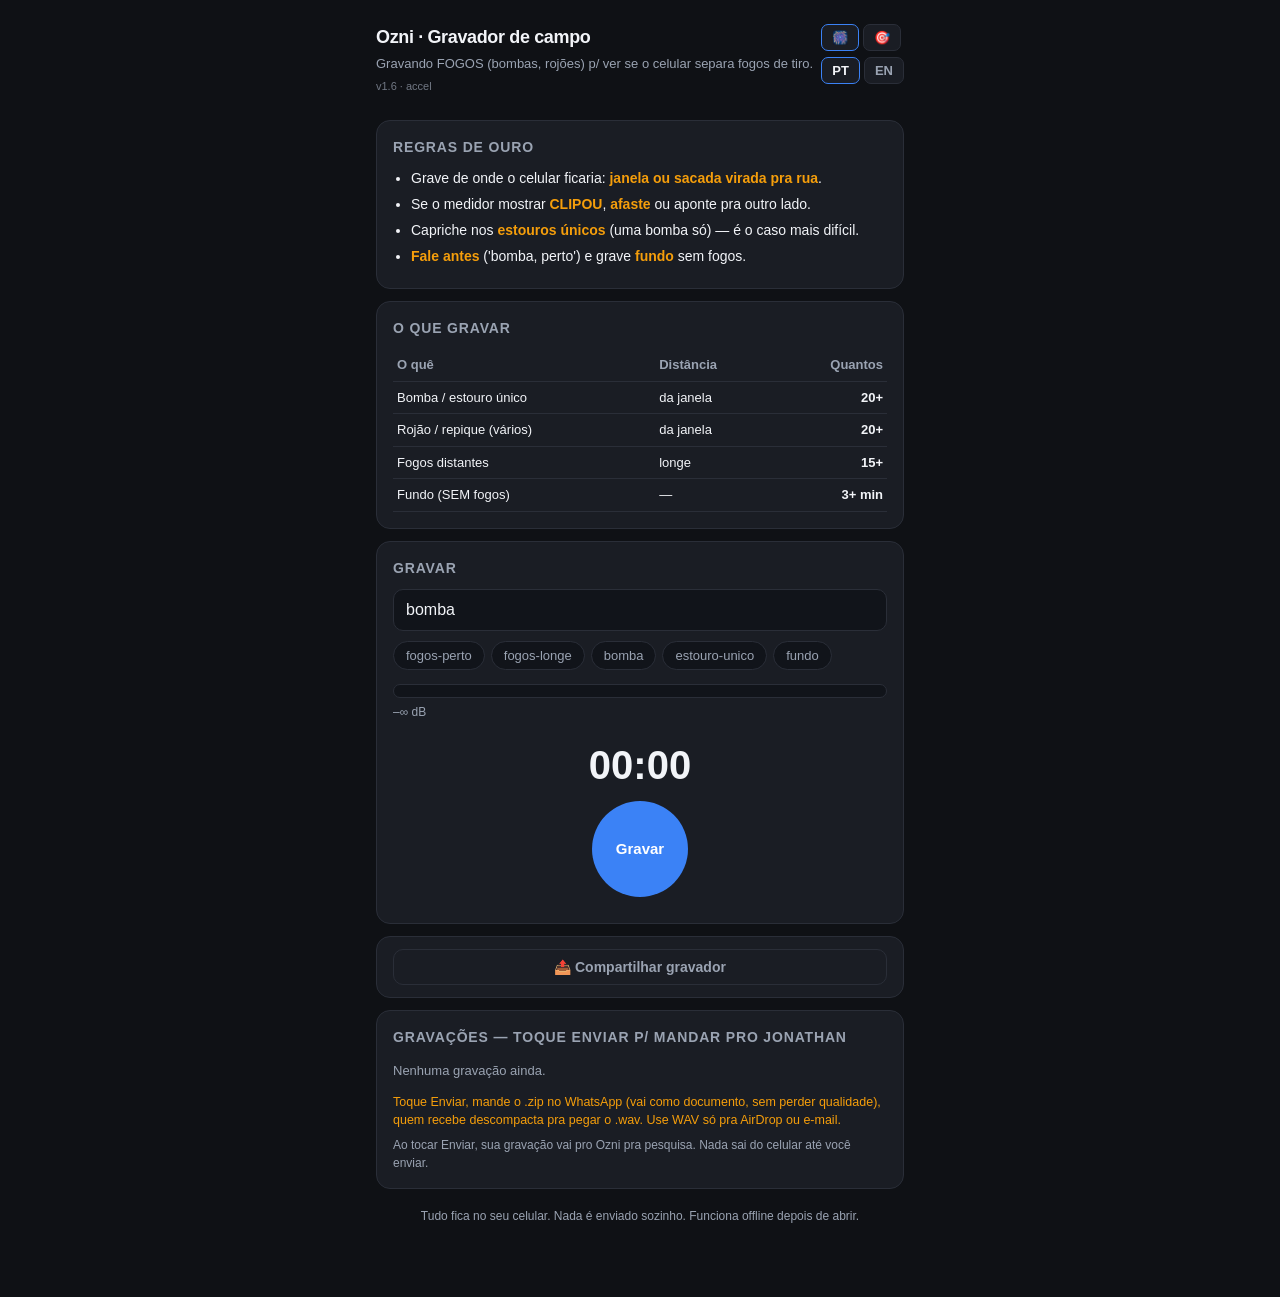
==== recorder/index.html @ a0748d15 "deploy: recorder v1.6 — motion-off notice (accel-denied banner) Mirror of tripoli-v1 spike/recorder-" ====
<!DOCTYPE html>
<html lang="pt-BR">
<head>
<meta charset="utf-8">
<meta name="viewport" content="width=device-width, initial-scale=1, viewport-fit=cover">
<title>Ozni — Gravador de campo</title>
<style>
  :root{
    --bg:#0f1115; --card:#1a1d24; --ink:#f2f4f8; --muted:#9aa3b2;
    --accent:#3b82f6; --danger:#ef4444; --ok:#22c55e; --amber:#f59e0b; --line:#2a2e38;
  }
  *{box-sizing:border-box}
  body{margin:0;font-family:-apple-system,BlinkMacSystemFont,"Segoe UI",Roboto,sans-serif;
    background:var(--bg);color:var(--ink);line-height:1.5;-webkit-text-size-adjust:100%}
  .wrap{max-width:560px;margin:0 auto;padding:16px 16px 60px}
  header{display:flex;align-items:flex-start;justify-content:space-between;gap:8px;padding:8px 0 14px}
  h1{font-size:18px;margin:0;font-weight:700;letter-spacing:-.02em}
  .sub{color:var(--muted);font-size:13px;margin:3px 0 0}
  .ver{color:var(--muted);font-size:11px;margin:4px 0 0;font-variant-numeric:tabular-nums;opacity:.7}
  .toggles{display:flex;flex-direction:column;gap:6px;flex-shrink:0}
  .seg{display:flex;gap:4px}
  .seg button{background:var(--card);border:1px solid var(--line);color:var(--muted);
    border-radius:7px;padding:5px 10px;font-size:13px;font-weight:600;cursor:pointer}
  .seg button.on{color:var(--ink);border-color:var(--accent)}
  .card{background:var(--card);border:1px solid var(--line);border-radius:14px;padding:16px;margin:12px 0}
  .card h2{font-size:14px;margin:0 0 10px;text-transform:uppercase;letter-spacing:.06em;color:var(--muted)}
  ul.rules{margin:0;padding-left:18px}
  ul.rules li{margin:5px 0;font-size:14px}
  ul.rules b{color:var(--amber)}
  table{width:100%;border-collapse:collapse;font-size:13px}
  th,td{text-align:left;padding:6px 4px;border-bottom:1px solid var(--line)}
  th{color:var(--muted);font-weight:600}
  td.n,th.n{text-align:right;font-variant-numeric:tabular-nums;font-weight:600}
  .label-row{display:flex;gap:8px;margin-bottom:10px}
  .label-row input{flex:1;background:#11141a;border:1px solid var(--line);color:var(--ink);
    border-radius:10px;padding:11px 12px;font-size:16px}
  .chips{display:flex;flex-wrap:wrap;gap:6px;margin-bottom:14px}
  .chips button{background:#11141a;border:1px solid var(--line);color:var(--muted);
    border-radius:20px;padding:6px 12px;font-size:13px;cursor:pointer}
  .chips button:active{border-color:var(--accent);color:var(--ink)}
  .meter{height:14px;background:#11141a;border-radius:8px;overflow:hidden;border:1px solid var(--line)}
  .meter > div{height:100%;width:0;background:var(--ok);transition:width .06s linear}
  .meter.clip > div{background:var(--danger)}
  .meterrow{display:flex;justify-content:space-between;font-size:12px;margin-top:5px;color:var(--muted)}
  .clipwarn{color:var(--danger);font-weight:700;display:none}
  .meter.clip ~ .meterrow .clipwarn{display:inline}
  .timer{font-size:40px;font-weight:700;text-align:center;font-variant-numeric:tabular-nums;margin:14px 0 6px}
  .recbtn{display:block;margin:0 auto;width:96px;height:96px;border-radius:50%;border:none;
    background:var(--accent);color:#fff;font-size:15px;font-weight:700;cursor:pointer}
  .recbtn.rec{background:var(--danger)}
  .err{color:var(--danger);font-size:13px;margin-top:10px;text-align:center}
  .rec{display:flex;align-items:center;gap:10px;padding:10px 0;border-bottom:1px solid var(--line)}
  .rec .nm{flex:1;font-size:13px;word-break:break-all}
  .rec .du{color:var(--muted);font-size:12px;font-variant-numeric:tabular-nums}
  .rec button{background:var(--accent);border:none;color:#fff;border-radius:8px;padding:8px 12px;font-size:13px;font-weight:600;cursor:pointer}
  .rec button.sec{background:transparent;border:1px solid var(--line);color:var(--muted);padding:7px 10px}
  .empty{color:var(--muted);font-size:13px}
  .foot{color:var(--muted);font-size:12px;text-align:center;margin-top:18px}
  .note{color:var(--amber);font-size:12.5px;margin:10px 0 0;line-height:1.45}
  .rec button.cloud{background:var(--accent);font-weight:700;padding:9px 12px}
  .rec button.cloud.ok{background:var(--ok)}
  .rec button.cloud.fail{background:var(--danger)}
  .rec button.cloud.off{background:var(--amber);color:#1a1d24}
  .consent{color:var(--muted);font-size:12px;margin:8px 0 0;line-height:1.45}
</style>
</head>
<body>
<div class="wrap">
  <header>
    <div>
      <h1 id="title"></h1>
      <p class="sub" id="sub"></p>
      <p class="ver" id="ver"></p>
    </div>
    <div class="toggles">
      <div class="seg" id="modeseg">
        <button data-mode="fogos" onclick="setMode('fogos')">🎆</button>
        <button data-mode="tiro" onclick="setMode('tiro')">🎯</button>
      </div>
      <div class="seg" id="langseg">
        <button data-lang="pt" onclick="setLang('pt')">PT</button>
        <button data-lang="en" onclick="setLang('en')">EN</button>
      </div>
    </div>
  </header>

  <div class="card"><h2 id="h-rules"></h2><ul class="rules" id="rules"></ul></div>
  <div class="card"><h2 id="h-plan"></h2><table><thead id="planhead"></thead><tbody id="planbody"></tbody></table></div>

  <div class="card">
    <h2 id="h-rec"></h2>
    <div class="label-row"><input id="label" autocapitalize="off" autocorrect="off" spellcheck="false"></div>
    <div class="chips" id="chips"></div>
    <div class="meter" id="meter"><div id="meterbar"></div></div>
    <div class="meterrow">
      <span id="db">–∞ dB</span>
      <span class="clipwarn" id="clipwarn"></span>
      <span id="pk"></span>
    </div>
    <div class="timer" id="timer">00:00</div>
    <button class="recbtn" id="recbtn" onclick="toggle()"></button>
    <div class="err" id="err"></div>
    <p class="note" id="accelnote" style="text-align:center;margin-top:6px"></p>
  </div>

  <div class="card" style="text-align:center;padding:12px 16px"><button id="sharelink" onclick="shareRecorderLink()" style="background:transparent;border:1px solid var(--line);color:var(--muted);border-radius:10px;padding:9px 18px;font-size:14px;font-weight:600;cursor:pointer;width:100%"></button></div>
  <div class="card"><h2 id="h-list"></h2><div id="list"></div><p class="note" id="sendnote"></p><p class="consent" id="consent"></p></div>
  <p class="foot" id="foot"></p>
</div>

<script>
const STR = {
  title:{pt:"Ozni · Gravador de campo", en:"Ozni · Field recorder"},
  hRules:{pt:"Regras de ouro", en:"Golden rules"},
  hPlan:{pt:"O que gravar", en:"What to record"},
  hRec:{pt:"Gravar", en:"Record"},
  hList:{pt:"Gravações — toque Enviar p/ mandar pro Jonathan", en:"Recordings — tap Send to share"},
  rec:{pt:"Gravar", en:"Record"}, stop:{pt:"Parar", en:"Stop"},
  send:{pt:"Enviar", en:"Send"}, empty:{pt:"Nenhuma gravação ainda.", en:"No recordings yet."},
  clip:{pt:"CLIPOU — afaste o celular", en:"CLIPPED — move phone back"},
  peak:{pt:"pico", en:"peak"},
  sendnote:{pt:"Toque Enviar, mande o .zip no WhatsApp (vai como documento, sem perder qualidade), quem recebe descompacta pra pegar o .wav. Use WAV só pra AirDrop ou e-mail.",
            en:"Tap Send, send the .zip in WhatsApp (goes as a document, no quality loss), the recipient unzips to get the .wav. Use WAV only for AirDrop or email."},
  wav:{pt:"WAV", en:"WAV"},
  zipFallback:{pt:"📦 Zip", en:"📦 Zip"},
  uploadIdle:   {pt:"☁️ Enviar pra análise",                           en:"☁️ Send for analysis"},
  uploadSending:{pt:"Enviando…",                                        en:"Sending…"},
  uploadDone:   {pt:"✅ Enviado!",                                      en:"✅ Sent!"},
  uploadFail:   {pt:"❌ Falhou — toque pra tentar",                     en:"❌ Failed — tap to retry"},
  uploadOffline:{pt:"📡 Sem internet — conecte e toque de novo",         en:"📡 No internet — connect and tap again"},
  consent:      {pt:"Ao tocar Enviar, sua gravação vai pro Ozni pra pesquisa. Nada sai do celular até você enviar.",
                 en:"When you tap Send, your recording goes to Ozni for research. Nothing leaves your phone until you send it."},
  accel:    {pt:"📈 accel", en:"📈 accel"},
  accelNote:{pt:"📈 = dados do acelerômetro desta gravação (teste do filtro de vibração).", en:"📈 = accelerometer data for this clip (vibration-gate test)."},
  shareApp:{pt:"📤 Compartilhar gravador", en:"📤 Share recorder"},
  invite:{pt:"Grave fogos ou tiros pra pesquisa do Ozni, abra o link e toque Gravar.", en:"Record fireworks or gunshots for Ozni research, open the link and tap Record."},
  inviteTitle:{pt:"Gravador de campo Ozni", en:"Ozni field recorder"},
  linkCopied:{pt:"✅ Link copiado", en:"✅ Link copied"},
  micblock:{pt:"Microfone bloqueado: ", en:"Mic blocked: "},
  stall:{pt:"⚠️ Microfone travou — a tela apagou? A captura parou.", en:"⚠️ Mic stalled — did the screen sleep? Capture stopped."},
  keepawake:{pt:"⚠️ Mantenha a tela ligada (desative o bloqueio automático) — em captura longa, a tela apagada interrompe a gravação.", en:"⚠️ Keep the screen on (disable auto-lock) — on a long capture, a sleeping screen stops the recording."},
  recovered:{pt:"✅ {n} gravação(ões) recuperada(s) de uma sessão interrompida — toque Enviar.", en:"✅ Recovered {n} recording(s) from an interrupted session — tap Send."},
  accelOff:{pt:"📈 Acelerômetro desligado — ative Movimento e Orientação nos Ajustes do Safari/Arc.", en:"📈 Accelerometer off — enable Motion & Orientation Access in Safari/Arc settings."},
  quota:{pt:"⚠️ Armazenamento cheio — toque Enviar e apague gravações.", en:"⚠️ Storage full — Send then delete recordings."},
  foot:{pt:"Tudo fica no seu celular. Nada é enviado sozinho. Funciona offline depois de abrir.",
        en:"Everything stays on your phone. Nothing is sent automatically. Works offline once loaded."},
  cols:{pt:["O quê","Distância","Quantos"], en:["What","Distance","How many"]},
};
const MODES = {
  fogos:{
    sub:{pt:"Gravando FOGOS (bombas, rojões) p/ ver se o celular separa fogos de tiro.",
         en:"Recording FIREWORKS (bombas, rockets) to test if a phone tells them from gunfire."},
    rules:[
      {pt:"Grave de onde o celular ficaria: <b>janela ou sacada virada pra rua</b>.",
       en:"Record from where the phone would sit: a <b>window/balcony facing the street</b>."},
      {pt:"Se o medidor mostrar <b>CLIPOU</b>, <b>afaste</b> ou aponte pra outro lado.",
       en:"If the meter shows <b>CLIPPED</b>, <b>move back</b> or aim away."},
      {pt:"Capriche nos <b>estouros únicos</b> (uma bomba só) — é o caso mais difícil.",
       en:"Get plenty of <b>single bangs</b> (one bomba) — that's the hard case."},
      {pt:"<b>Fale antes</b> ('bomba, perto') e grave <b>fundo</b> sem fogos.",
       en:"<b>Say it first</b> ('bomba, close') and record <b>background</b> with no fireworks."},
    ],
    chips:["fogos-perto","fogos-longe","bomba","estouro-unico","fundo"],
    label0:"bomba",
    plan:[
      {w:{pt:"Bomba / estouro único", en:"Bomba / single bang"}, d:{pt:"da janela", en:"from window"}, n:"20+"},
      {w:{pt:"Rojão / repique (vários)", en:"Rocket / crackle (many)"}, d:{pt:"da janela", en:"from window"}, n:"20+"},
      {w:{pt:"Fogos distantes", en:"Distant fireworks"}, d:{pt:"longe", en:"far"}, n:"15+"},
      {w:{pt:"Fundo (SEM fogos)", en:"Background (NO fireworks)"}, d:"—", n:"3+ min"},
    ],
  },
  tiro:{
    sub:{pt:"Gravando TIROS reais p/ ver se o celular separa tiro de fogos.",
         en:"Recording real GUNSHOTS to test if a phone tells them from fireworks."},
    rules:[
      {pt:"Celular num apoio, <b>mic virado pra quem atira</b>, <b>fora da linha de tiro</b>.",
       en:"Phone on a stand, <b>mic toward the shooter</b>, <b>off the line of fire</b>."},
      {pt:"Se aparecer <b>CLIPOU</b>, <b>afaste o celular</b>. Comece a 15–25 m.",
       en:"If it shows <b>CLIPPED</b>, <b>move the phone back</b>. Start at 15–25 m."},
      {pt:"Perto demais NÃO é melhor — estoura.",
       en:"Closer is NOT better — it clips."},
      {pt:"<b>Fale antes</b> ('Taurus G2C, 25 m, 5 tiros') e grave <b>fundo</b> sem tiro.",
       en:"<b>Say it first</b> ('Taurus G2C, 25 m, 5 shots') and record <b>background</b>."},
    ],
    chips:["tiro-05m","tiro-15m","tiro-25m","tiro-50m","tiro-parede","tiro-rapido","fundo-stand"],
    label0:"tiro-25m",
    plan:[
      {w:{pt:"Pistola comum", en:"Common pistol"}, d:"15 m", n:"20"},
      {w:{pt:"Pistola comum", en:"Common pistol"}, d:"25 m", n:"20"},
      {w:{pt:"Pistola comum", en:"Common pistol"}, d:"50 m", n:"20"},
      {w:{pt:"Outras armas (G3, Glock, .22)", en:"Other guns (G3, Glock, .22)"}, d:"~20 m", n:"10"},
      {w:{pt:"Através de vidro/parede", en:"Through glass/wall"}, d:"~20 m", n:"15"},
      {w:{pt:"Fundo (SEM tiro)", en:"Background (NO firing)"}, d:"—", n:"2–3 min"},
    ],
  },
};

const VERSION = "v1.6 · accel";   // bump on every recorder change; shown at top so a stale cache is obvious

// ---- Supabase upload config (replace placeholders to enable; keep placeholders to deploy safe) ----
// UNCONFIGURED BUILD: placeholder url does not match ^https:// → UPLOAD_ENABLED = false →
// NO cloud button, NO fetch, NO localStorage at top level → identical to v1.3 recorder.
const UPLOAD = {
  url:     "https://artmeyoutvbitcapokal.supabase.co",        // e.g. "https://xxxx.supabase.co"
  anonKey: "eyJhbGciOiJIUzI1NiIsInR5cCI6IkpXVCJ9.eyJpc3MiOiJzdXBhYmFzZSIsInJlZiI6ImFydG1leW91dHZiaXRjYXBva2FsIiwicm9sZSI6ImFub24iLCJpYXQiOjE3ODIzOTk3NzMsImV4cCI6MjA5Nzk3NTc3M30.Xarxa3EkLvaafzEBvh9Tey_4yNQ6d1ox8YluItL4i4E",   // safe to embed: anon key is upload-only by RLS policy
  bucket:  "field-recordings"
};
const UPLOAD_ENABLED = /^https:\/\//.test(UPLOAD.url);   // pure regex on a string — safe at top level
let state = {lang:"pt", mode:"fogos"};
const tt = (o)=> (o && typeof o==="object") ? o[state.lang] : o;
const el = (id)=> document.getElementById(id);

function setLang(l){ state.lang=l; render(); }
function setMode(m){ state.mode=m; el("label").value = MODES[m].label0; render(); }

function render(){
  const m = MODES[state.mode];
  document.documentElement.lang = state.lang==="pt" ? "pt-BR" : "en";
  el("title").textContent = tt(STR.title);
  el("ver").textContent = VERSION;
  el("sub").textContent = tt(m.sub);
  el("h-rules").textContent = tt(STR.hRules);
  el("h-plan").textContent = tt(STR.hPlan);
  el("h-rec").textContent = tt(STR.hRec);
  el("h-list").textContent = tt(STR.hList);
  el("foot").textContent = tt(STR.foot);
  el("sendnote").textContent = tt(STR.sendnote);
  el("consent").textContent = tt(STR.consent);
  el("sharelink").textContent = tt(STR.shareApp);
  el("clipwarn").textContent = tt(STR.clip);

  el("rules").innerHTML = "";
  m.rules.forEach(r=>{ const li=document.createElement("li"); li.innerHTML = tt(r); el("rules").appendChild(li); });

  const cols = tt(STR.cols);
  el("planhead").innerHTML = `<tr><th>${cols[0]}</th><th>${cols[1]}</th><th class="n">${cols[2]}</th></tr>`;
  el("planbody").innerHTML = m.plan.map(p=>`<tr><td>${tt(p.w)}</td><td>${tt(p.d)}</td><td class="n">${tt(p.n)}</td></tr>`).join("");

  el("chips").innerHTML = "";
  m.chips.forEach(c=>{ const b=document.createElement("button"); b.textContent=c;
    b.onclick=()=>{ el("label").value=c; }; el("chips").appendChild(b); });

  document.querySelectorAll("#modeseg button").forEach(b=> b.classList.toggle("on", b.dataset.mode===state.mode));
  document.querySelectorAll("#langseg button").forEach(b=> b.classList.toggle("on", b.dataset.lang===state.lang));

  setRecUI();
  renderList();
}

// ---- recorder ----
let ctx, stream, source, processor, zero;
let recording=false, recRate=48000, startMs=0, timerId=null, sessionPeak=0;
let capturedSamples=0, lastAudioMs=0;
let wakeLock=null, visHandlerBound=false;
let recs = [];
let accelSamples = [], accelOK = false; let _accelHandler = null;

// devicemotion handler — module-scope; body references only e/Date/accelSamples (harness-safe).
// NEVER called at top level — only registered inside start().
function onDeviceMotion(e){
  const a = (e.acceleration && (e.acceleration.x!=null||e.acceleration.y!=null||e.acceleration.z!=null))
            ? e.acceleration : e.accelerationIncludingGravity;
  if(!a) return;
  const x = a.x==null?0:a.x, y = a.y==null?0:a.y, z = a.z==null?0:a.z;
  accelSamples.push({ t: Date.now()-startMs, x, y, z });
  accelOK = true;
}

// ---- lazy IndexedDB (guarded: never accessed at top level — Node verify shim has no indexedDB) ----
const DB_NAME = "ozni-rec", DB_VER = 1;
let _dbPromise = null;
function dbReady(){
  if(typeof indexedDB === "undefined") return Promise.resolve(null);   // Node shim / unsupported browser
  if(_dbPromise) return _dbPromise;
  _dbPromise = new Promise((resolve)=>{
    let req;
    try{ req = indexedDB.open(DB_NAME, DB_VER); }
    catch(e){ resolve(null); return; }
    req.onupgradeneeded = ()=>{
      const db = req.result;
      if(!db.objectStoreNames.contains("sessions"))   db.createObjectStore("sessions",   {keyPath:"sessionId"});
      if(!db.objectStoreNames.contains("chunks"))     db.createObjectStore("chunks",     {keyPath:["sessionId","seq"]});
      if(!db.objectStoreNames.contains("recordings")) db.createObjectStore("recordings", {keyPath:"id"});
    };
    req.onsuccess = ()=> resolve(req.result);
    req.onerror   = ()=>{ resolve(null); };   // degrade gracefully — never throw out of here
  });
  return _dbPromise;
}
// Promise-wrap a single IDB request; resolves on success, rejects on error (caller try/catch handles quota).
function idbReq(req){ return new Promise((res,rej)=>{ req.onsuccess=()=>res(req.result); req.onerror=()=>rej(req.error); }); }

function f32ToI16(f32){ const out=new Int16Array(f32.length);
  for(let i=0;i<f32.length;i++){ let s=Math.max(-1,Math.min(1,f32[i])); out[i]= s<0 ? s*0x8000 : s*0x7FFF; } return out; }

// ---- durable session state ----
let sessionId="", chunkSeq=0, pendingI16=[], pendingLen=0, memChunks=[];

function flushPending(){
  if(pendingLen===0) return;
  let merged=new Int16Array(pendingLen), o=0;
  for(const c of pendingI16){ merged.set(c,o); o+=c.length; }
  pendingI16=[]; pendingLen=0;
  const seq=chunkSeq++; const sid=sessionId;
  dbReady().then(db=>{ if(!db){ memChunks.push({seq, buf:merged}); return; }   // no IDB -> retain in memory so stop() can still build the full clip
    try{
      const tx=db.transaction("chunks","readwrite");
      tx.objectStore("chunks").put({sessionId:sid, seq, buf:merged});
      tx.onerror=()=>handleIdbError(tx.error);   // quota etc.
    }catch(e){ handleIdbError(e); }
  });
}

function handleIdbError(e){
  if(e && (e.name==="QuotaExceededError" || (e.message||"").indexOf("quota")>=0)){
    el("err").textContent = tt(STR.quota);   // bilingual; prior data intact; recording continues
  }
  // any other IDB error: stay silent in UI (best-effort durability) — do NOT throw out of the audio path
}

// ---- WAV assembler from Int16 chunks (byte-equivalent to encodeWAV) ----
function wavHeader(numSamples, rate){
  const buf=new ArrayBuffer(44), v=new DataView(buf);
  const ws=(off,s)=>{ for(let i=0;i<s.length;i++) v.setUint8(off+i, s.charCodeAt(i)); };
  ws(0,"RIFF"); v.setUint32(4,36+numSamples*2,true); ws(8,"WAVE"); ws(12,"fmt ");
  v.setUint32(16,16,true); v.setUint16(20,1,true); v.setUint16(22,1,true);
  v.setUint32(24,rate,true); v.setUint32(28,rate*2,true); v.setUint16(32,2,true); v.setUint16(34,16,true);
  ws(36,"data"); v.setUint32(40,numSamples*2,true);
  return buf;   // ArrayBuffer
}
// Assemble a WAV Blob from chunk records (each {seq, buf:Int16Array}) sorted by seq.
function chunksToWavBlob(chunkRecs, rate){
  chunkRecs.sort((a,b)=>a.seq-b.seq);
  let total=0; for(const c of chunkRecs) total += c.buf.length;
  const parts=[wavHeader(total, rate)];
  for(const c of chunkRecs) parts.push(c.buf.buffer);   // Int16 little-endian == WAV PCM byte order
  return { blob:new Blob(parts,{type:"audio/wav"}), samples:total };
}
// Read all chunks for a session (returns []).
async function readChunks(db, sid){
  return new Promise((resolve)=>{ const out=[];
    try{
      const store=db.transaction("chunks","readonly").objectStore("chunks");
      const range=IDBKeyRange.bound([sid,-Infinity],[sid,Infinity]);
      const req=store.openCursor(range);
      req.onsuccess=()=>{ const cur=req.result; if(cur){ out.push(cur.value); cur.continue(); } else resolve(out); };
      req.onerror=()=>resolve(out);
    }catch(e){ resolve(out); }
  });
}
async function deleteSessionChunks(db, sid){
  return new Promise((resolve)=>{ try{
    const store=db.transaction("chunks","readwrite").objectStore("chunks");
    const range=IDBKeyRange.bound([sid,-Infinity],[sid,Infinity]);
    const req=store.openCursor(range);
    req.onsuccess=()=>{ const cur=req.result; if(cur){ cur.delete(); cur.continue(); } else resolve(); };
    req.onerror=()=>resolve();
  }catch(e){ resolve(); } });
}

async function acquireWakeLock(){
  if(!('wakeLock' in navigator)){ el("err").textContent = tt(STR.keepawake); return; }
  try{ wakeLock = await navigator.wakeLock.request('screen'); }
  catch(e){ /* request() can reject if the doc isn't focused — non-fatal, keep recording */ }
}

function setRecUI(){
  el("recbtn").textContent = recording ? tt(STR.stop) : tt(STR.rec);
  el("recbtn").classList.toggle("rec", recording);
}
function toggle(){ recording ? stop() : start(); }

async function start(){
  el("err").textContent="";
  try{
    stream = await navigator.mediaDevices.getUserMedia({ audio:{
      echoCancellation:false, noiseSuppression:false, autoGainControl:false, channelCount:1 }});
  }catch(e){ el("err").textContent = tt(STR.micblock)+e.message; return; }
  ctx = new (window.AudioContext||window.webkitAudioContext)();
  if(ctx.state==="suspended") await ctx.resume();
  recRate = ctx.sampleRate;
  source = ctx.createMediaStreamSource(stream);
  processor = ctx.createScriptProcessor(4096,1,1);
  zero = ctx.createGain(); zero.gain.value = 0;
  sessionPeak=0; capturedSamples=0; lastAudioMs=Date.now();
  const label=(el("label").value||"rec").replace(/\s+/g,"-");
  sessionId = String(Date.now())+"_"+label;
  chunkSeq=0; pendingI16=[]; pendingLen=0; memChunks=[];
  dbReady().then(db=>{ if(!db) return;
    try{ db.transaction("sessions","readwrite").objectStore("sessions")
          .put({sessionId, rate:recRate, label, ts:Date.now(), done:false}); }catch(e){}
  });
  processor.onaudioprocess = (e)=>{
    const inp = e.inputBuffer.getChannelData(0);
    const i16 = f32ToI16(inp);
    pendingI16.push(i16); pendingLen += i16.length;
    capturedSamples += inp.length; lastAudioMs = Date.now();
    if(pendingLen >= recRate){ flushPending(); }   // ~1s of audio -> persist a chunk
    if(el("err").textContent) el("err").textContent="";
    let pk=0,sum=0; for(let i=0;i<inp.length;i++){ const v=Math.abs(inp[i]); if(v>pk)pk=v; sum+=inp[i]*inp[i]; }
    const rms=Math.sqrt(sum/inp.length); if(pk>sessionPeak)sessionPeak=pk;
    const db = rms>1e-6 ? Math.round(20*Math.log10(rms)) : -120;
    el("meterbar").style.width = Math.min(100,Math.max(0,(db+60)/60*100))+"%";
    el("meter").classList.toggle("clip", pk>=0.99);
    el("db").textContent = (db<=-120?"–∞":db)+" dB";
    el("pk").textContent = tt(STR.peak)+" "+Math.round(Math.min(1,sessionPeak)*100)+"%";
  };
  source.connect(processor); processor.connect(zero); zero.connect(ctx.destination);
  recording=true; startMs=Date.now(); setRecUI();
  // Start accelerometer logging (ADDITIVE, non-fatal; requestPermission valid here on user gesture)
  accelSamples = []; accelOK = false; el("accelnote").textContent = "";
  try{
    if(typeof DeviceMotionEvent !== "undefined" && typeof DeviceMotionEvent.requestPermission === "function"){
      try{ await DeviceMotionEvent.requestPermission(); }catch(e){ /* user declined / non-secure ctx — keep recording without accel */ }
    }
    if(typeof window !== "undefined" && window.addEventListener){
      _accelHandler = onDeviceMotion;
      window.addEventListener("devicemotion", _accelHandler);
    }
  }catch(e){ /* accel is best-effort; never block audio capture */ }
  setTimeout(()=>{ if(recording && !accelOK){ el("accelnote").textContent = tt(STR.accelOff); } }, 1500);  // ~1.5s in: if no motion samples arrived, tell the user (no silent drop)
  acquireWakeLock();
  if(!visHandlerBound){ visHandlerBound=true; document.addEventListener('visibilitychange', ()=>{ if(document.visibilityState==='visible' && recording) acquireWakeLock(); }); }
  ctx.onstatechange = ()=>{ if(recording && (ctx.state==='suspended'||ctx.state==='interrupted')){ ctx.resume().catch(()=>{}); } };
  timerId=setInterval(()=>{ const s=Math.floor(capturedSamples/recRate);
    el("timer").textContent=String(Math.floor(s/60)).padStart(2,"0")+":"+String(s%60).padStart(2,"0");
    if(recording && Date.now()-lastAudioMs > 1500){ el("err").textContent = tt(STR.stall); }
  },200);
}

async function stop(){
  recording=false; clearInterval(timerId);
  // Stop accel listener and snapshot EARLY (before async IDB work)
  try{ if(_accelHandler && typeof window!=="undefined" && window.removeEventListener){ window.removeEventListener("devicemotion", _accelHandler); } }catch(e){}
  _accelHandler = null;
  const accelSnapshot = accelSamples.slice();
  try{ processor.disconnect(); source.disconnect(); zero.disconnect(); }catch(e){}
  stream.getTracks().forEach(t=>t.stop());
  ctx.close();
  flushPending();   // (a) flush final pending batch into chunks
  setRecUI();
  el("err").textContent=""; el("meterbar").style.width="0"; el("meter").classList.remove("clip"); el("timer").textContent="00:00";

  const label=(el("label").value||"rec").replace(/\s+/g,"-");
  const stamp=new Date().toISOString().replace(/[-:T]/g,"").slice(0,15);
  const name=`ozni_${label}_${stamp}_${recRate}hz.wav`;
  const sid=sessionId;

  const db=await dbReady();
  if(db){
    try{
      const recsForSession=await readChunks(db, sid);          // (b) read chunks back in seq order
      const {blob, samples}=chunksToWavBlob(recsForSession, recRate);
      const rec={ id:sid, name, blob, dur:samples/recRate, rate:recRate, done:true, ts:Date.now(), accel:accelSnapshot };
      await idbReq(db.transaction("recordings","readwrite").objectStore("recordings").put(rec));  // (c) persist finalized
      // (d) mark session done + delete its chunks
      try{ db.transaction("sessions","readwrite").objectStore("sessions").put({sessionId:sid, rate:recRate, label, ts:Date.now(), done:true}); }catch(e){}
      await deleteSessionChunks(db, sid);
      recs.unshift({blob:rec.blob, name:rec.name, dur:rec.dur, id:rec.id, uploaded:false, accel:accelSnapshot});  // in-memory list mirrors persisted
    }catch(e){ handleIdbError(e); }
  } else {
    // No IDB (e.g. private mode without storage): assemble from the in-memory fallback chunks
    // that flushPending retained, so the user still gets the FULL clip (not just the last batch).
    const {blob, samples}=chunksToWavBlob(memChunks.slice(), recRate);
    recs.unshift({blob, name, dur: samples ? samples/recRate : capturedSamples/recRate, id:sid, uploaded:false, accel:accelSnapshot});
  }
  renderList();   // (e) render BEFORE releasing the lock
  // (f) ONLY NOW release the wake lock — last.
  if(wakeLock){ try{ await wakeLock.release(); }catch(e){} wakeLock=null; }
}

function flatten(chunks){ let len=0; for(const c of chunks) len+=c.length;
  const out=new Float32Array(len); let o=0; for(const c of chunks){ out.set(c,o); o+=c.length; } return out; }

function encodeWAV(samples, rate){
  const buf=new ArrayBuffer(44+samples.length*2); const v=new DataView(buf);
  const ws=(off,s)=>{ for(let i=0;i<s.length;i++) v.setUint8(off+i, s.charCodeAt(i)); };
  ws(0,"RIFF"); v.setUint32(4,36+samples.length*2,true); ws(8,"WAVE"); ws(12,"fmt ");
  v.setUint32(16,16,true); v.setUint16(20,1,true); v.setUint16(22,1,true);
  v.setUint32(24,rate,true); v.setUint32(28,rate*2,true); v.setUint16(32,2,true); v.setUint16(34,16,true);
  ws(36,"data"); v.setUint32(40,samples.length*2,true);
  let off=44; for(let i=0;i<samples.length;i++){ let s=Math.max(-1,Math.min(1,samples[i]));
    v.setInt16(off, s<0?s*0x8000:s*0x7FFF, true); off+=2; }
  return new Blob([v],{type:"audio/wav"});
}

// ---- CRC-32 (standard reflected polynomial 0xEDB88320) ----
// Used only by makeStoredZip. Both functions use ONLY ArrayBuffer/DataView/Uint8Array/Blob
// so they are safe to define and call inside the Node verify shim (no browser-only APIs).
const CRC32_TABLE = (()=>{
  const t=new Uint32Array(256);
  for(let i=0;i<256;i++){
    let c=i;
    for(let k=0;k<8;k++) c = (c&1) ? (0xEDB88320 ^ (c>>>1)) : (c>>>1);
    t[i]=c;
  }
  return t;
})();
function crc32(u8){
  let c=0xFFFFFFFF;
  for(let i=0;i<u8.length;i++) c = (c>>>8) ^ CRC32_TABLE[(c ^ u8[i]) & 0xFF];
  return (c ^ 0xFFFFFFFF) >>> 0;
}

// Build a minimal STORED (method 0) zip containing exactly one entry.
// STORE (method 0) is deliberate: WhatsApp ships .zip documents byte-for-byte, so the
// uncompressed WAV inside survives the transfer without any re-encoding.
// bytes: Uint8Array of file bytes (e.g. WAV). Returns a single-part Blob "application/zip".
function makeStoredZip(filename, bytes){
  const size = bytes.length;
  const crc  = crc32(bytes);
  // Encode filename — TextEncoder is a standard global in both browser and Node (not DOM).
  const nameBytes = new TextEncoder().encode(filename);
  const nameLen   = nameBytes.length;

  // Exact total: LocalHeader(30) + name + data + CentralHeader(46) + name + EOCD(22)
  const localStart    = 0;
  const dataStart     = 30 + nameLen;
  const cdStart       = dataStart + size;
  const eocdStart     = cdStart + 46 + nameLen;
  const totalLen      = eocdStart + 22;

  const buf = new ArrayBuffer(totalLen);
  const v   = new DataView(buf);
  const u8  = new Uint8Array(buf);

  // Local File Header
  v.setUint32(localStart +  0, 0x04034b50, true); // signature PK\x03\x04
  v.setUint16(localStart +  4, 20,          true); // version needed: 2.0
  v.setUint16(localStart +  6, 0,           true); // flags
  v.setUint16(localStart +  8, 0,           true); // method: STORE (0)
  v.setUint16(localStart + 10, 0,           true); // mod time
  v.setUint16(localStart + 12, 0,           true); // mod date
  v.setUint32(localStart + 14, crc,         true); // CRC-32
  v.setUint32(localStart + 18, size,        true); // compressed size
  v.setUint32(localStart + 22, size,        true); // uncompressed size
  v.setUint16(localStart + 26, nameLen,     true); // file name length
  v.setUint16(localStart + 28, 0,           true); // extra field length
  u8.set(nameBytes, localStart + 30);               // file name bytes
  u8.set(bytes,     dataStart);                     // file data (verbatim, no inflate)

  // Central Directory File Header
  v.setUint32(cdStart +  0, 0x02014b50, true); // signature PK\x01\x02
  v.setUint16(cdStart +  4, 20,          true); // version made by
  v.setUint16(cdStart +  6, 20,          true); // version needed
  v.setUint16(cdStart +  8, 0,           true); // flags
  v.setUint16(cdStart + 10, 0,           true); // method: STORE (0)
  v.setUint16(cdStart + 12, 0,           true); // mod time
  v.setUint16(cdStart + 14, 0,           true); // mod date
  v.setUint32(cdStart + 16, crc,         true); // CRC-32
  v.setUint32(cdStart + 20, size,        true); // compressed size
  v.setUint32(cdStart + 24, size,        true); // uncompressed size
  v.setUint16(cdStart + 28, nameLen,     true); // file name length
  v.setUint16(cdStart + 30, 0,           true); // extra field length
  v.setUint16(cdStart + 32, 0,           true); // file comment length
  v.setUint16(cdStart + 34, 0,           true); // disk number start
  v.setUint16(cdStart + 36, 0,           true); // internal file attributes
  v.setUint32(cdStart + 38, 0,           true); // external file attributes
  v.setUint32(cdStart + 42, 0,           true); // relative offset of local header
  u8.set(nameBytes, cdStart + 46);               // file name bytes

  // End Of Central Directory
  v.setUint32(eocdStart +  0, 0x06054b50, true); // signature PK\x05\x06
  v.setUint16(eocdStart +  4, 0,           true); // disk number
  v.setUint16(eocdStart +  6, 0,           true); // disk with cd start
  v.setUint16(eocdStart +  8, 1,           true); // cd records on this disk
  v.setUint16(eocdStart + 10, 1,           true); // total cd records
  v.setUint32(eocdStart + 12, 46 + nameLen,true); // size of central directory
  v.setUint32(eocdStart + 16, cdStart,     true); // offset of cd start
  v.setUint16(eocdStart + 20, 0,           true); // zip file comment length

  // Single-part, exactly-sized buffer — required so the Node shim Blob captures all bytes.
  return new Blob([new Uint8Array(buf)], {type:"application/zip"});
}

// ---- deviceId (localStorage inside the function — never accessed at top level) ----
function getDeviceId(){
  try{
    let id = localStorage.getItem("ozni_device_id");
    if(!id){ id = (crypto.randomUUID ? crypto.randomUUID() : String(Date.now())+"-"+Math.random().toString(16).slice(2)); localStorage.setItem("ozni_device_id", id); }
    return id;
  }catch(e){ return "nodevice"; }   // private mode without storage — still uploads, just unnamespaced
}

// ---- uploadRecording: vanilla fetch, NO supabase-js. Returns {ok, status}.
// Retries up to 2 extra attempts (3 total) with backoff on network error or 5xx;
// does NOT retry on 4xx (bad request/policy — surface immediately).
// All browser APIs (fetch, localStorage, crypto, setTimeout) are INSIDE function bodies
// so they are never accessed during the Node shim eval. ----
async function uploadRecording(rec){
  const deviceId = getDeviceId();
  const path = `${UPLOAD.url}/storage/v1/object/${UPLOAD.bucket}/${deviceId}/${encodeURIComponent(rec.name)}`;
  const headers = { "Authorization":`Bearer ${UPLOAD.anonKey}`, "apikey":UPLOAD.anonKey, "Content-Type":"audio/wav" };  // no x-upsert: insert-only RLS policy needs no UPDATE; paths are unique (deviceId + timestamp)
  let lastStatus = 0;
  for(let attempt=0; attempt<3; attempt++){
    try{
      const res = await fetch(path, { method:"POST", headers, body:rec.blob });
      lastStatus = res.status;
      if(res.status===200 || res.status===201) return {ok:true, status:res.status};
      if(res.status>=400 && res.status<500) return {ok:false, status:res.status};   // policy/auth — no retry
    }catch(e){ lastStatus = 0; }   // network error → retry
    if(attempt<2) await new Promise(r=>setTimeout(r, 800*(attempt+1)));   // backoff
  }
  return {ok:false, status:lastStatus};
}

function renderList(){
  const list=el("list");
  if(recs.length===0){ list.innerHTML = `<p class="empty">${tt(STR.empty)}</p>`; return; }
  list.innerHTML="";
  recs.forEach((r,i)=>{
    const row=document.createElement("div"); row.className="rec";
    row.innerHTML = `<span class="nm">${r.name}</span><span class="du">${r.dur.toFixed(1)}s</span>`;
    if(UPLOAD_ENABLED){
      const cloud=document.createElement("button"); cloud.className="cloud";
      if(r.uploaded){ cloud.classList.add("ok"); cloud.textContent=tt(STR.uploadDone); cloud.disabled=true; }
      else { cloud.textContent=tt(STR.uploadIdle); cloud.onclick=()=>doUpload(i, cloud); }
      row.appendChild(cloud);
    }
    const zipBtn=document.createElement("button"); zipBtn.className="sec"; zipBtn.textContent=tt(STR.zipFallback); zipBtn.onclick=()=>share(i); row.appendChild(zipBtn);
    const wavBtn=document.createElement("button"); wavBtn.className="sec"; wavBtn.textContent=tt(STR.wav); wavBtn.onclick=()=>shareWav(i); row.appendChild(wavBtn);
    if(r.accel && r.accel.length){
      const accBtn=document.createElement("button"); accBtn.className="sec";
      accBtn.textContent=tt(STR.accel); accBtn.onclick=()=>shareAccel(i); row.appendChild(accBtn);
    }
    list.appendChild(row);
  });
}

// Best-effort: upload the accel JSON sidecar alongside the WAV. Never throws; failure does
// NOT affect the (canonical) WAV upload or the recording. Only meaningful when UPLOAD_ENABLED.
async function uploadAccelSidecar(rec){
  try{
    if(!rec || !rec.accel || !rec.accel.length) return;
    const deviceId = getDeviceId();
    const path = `${UPLOAD.url}/storage/v1/object/${UPLOAD.bucket}/${deviceId}/${encodeURIComponent(rec.name)}.accel.json`;
    const headers = { "Authorization":`Bearer ${UPLOAD.anonKey}`, "apikey":UPLOAD.anonKey, "Content-Type":"application/json" };  // plain insert, insert-only like WAV
    const body = JSON.stringify({ rate:rec.rate||recRate, dur:rec.dur, samples:rec.accel });
    await fetch(path, { method:"POST", headers, body });   // result ignored on purpose — WAV is canonical
  }catch(e){ /* swallow: accel upload is best-effort and must never fail the recording */ }
}

// ---- doUpload: drives the cloud button through dummy-proof states.
// NEVER deletes or modifies the recording on failure — the clip stays in IDB and zip/WAV remain. ----
async function doUpload(i, btn){
  if(typeof navigator!=="undefined" && navigator.onLine===false){
    btn.className="cloud off"; btn.textContent=tt(STR.uploadOffline); return;   // recording untouched
  }
  btn.disabled=true; btn.className="cloud"; btn.textContent=tt(STR.uploadSending);
  const res = await uploadRecording(recs[i]);
  if(res.ok){
    recs[i].uploaded=true;
    btn.className="cloud ok"; btn.textContent=tt(STR.uploadDone);   // stays disabled
    await markUploaded(recs[i].id);   // persist; recording stays in store regardless
    uploadAccelSidecar(recs[i]);   // fire-and-forget best-effort; never awaited; never affects button state
  } else {
    btn.disabled=false; btn.className="cloud fail"; btn.textContent=tt(STR.uploadFail);
    btn.onclick=()=>doUpload(i, btn);   // tappable retry; clip never removed
  }
}

// ---- markUploaded: read-modify-write the IDB recordings record (guard for no-IDB). ----
async function markUploaded(id){
  if(!id) return;
  const db=await dbReady(); if(!db) return;
  try{
    const store=db.transaction("recordings","readwrite").objectStore("recordings");
    const rec=await idbReq(store.get(id));
    if(rec){ rec.uploaded=true; await idbReq(db.transaction("recordings","readwrite").objectStore("recordings").put(rec)); }
  }catch(e){ /* persistence is best-effort; the ✅ for this session still shows from recs[i].uploaded */ }
}

// Primary share: wrap recording in a STORED zip so WhatsApp treats it as a document
// and delivers it byte-for-byte (WhatsApp transcodes raw audio to Opus, destroying quality).
async function share(i){
  const r=recs[i];
  const wavBytes=new Uint8Array(await r.blob.arrayBuffer());
  const zipBlob=makeStoredZip(r.name, wavBytes);
  const zipName=r.name.replace(/\.wav$/i,"")+".zip";
  const file=new File([zipBlob], zipName, {type:"application/zip"});
  if(navigator.canShare && navigator.canShare({files:[file]})){
    try{ await navigator.share({files:[file], title:zipName}); return; }catch(e){ if(e.name==="AbortError")return; }
  }
  const a=document.createElement("a"); a.href=URL.createObjectURL(zipBlob); a.download=zipName;
  document.body.appendChild(a); a.click(); a.remove();
}

// Secondary share: raw WAV — for the user's own AirDrop-to-Mac / email flow.
async function shareWav(i){
  const r=recs[i]; const file=new File([r.blob], r.name, {type:"audio/wav"});
  if(navigator.canShare && navigator.canShare({files:[file]})){
    try{ await navigator.share({files:[file], title:r.name}); return; }catch(e){ if(e.name==="AbortError")return; }
  }
  const a=document.createElement("a"); a.href=URL.createObjectURL(r.blob); a.download=r.name;
  document.body.appendChild(a); a.click(); a.remove();
}

// Accel sidecar download/share — mirrors shareWav fallback shape exactly.
// Gated on r.accel?.length so it is never called for recordings without accel data.
async function shareAccel(i){
  const r=recs[i]; if(!r.accel || !r.accel.length) return;
  const base=r.name.replace(/\.wav$/i,"");
  const jsonName=base+".accel.json";
  const payload=JSON.stringify({ rate:r.rate||recRate, dur:r.dur, samples:r.accel });
  const blob=new Blob([payload],{type:"application/json"});
  const file=new File([blob], jsonName, {type:"application/json"});
  if(navigator.canShare && navigator.canShare({files:[file]})){
    try{ await navigator.share({files:[file], title:jsonName}); return; }catch(e){ if(e.name==="AbortError")return; }
  }
  const a=document.createElement("a"); a.href=URL.createObjectURL(blob); a.download=jsonName;
  document.body.appendChild(a); a.click(); a.remove();
}

// Share the recorder page URL with a bilingual invite; clipboard fallback shows a notice.
async function shareRecorderLink(){
  const url=location.href;
  if(navigator.share){
    try{ await navigator.share({title:tt(STR.inviteTitle), text:tt(STR.invite), url}); return; }catch(e){ if(e.name==="AbortError")return; }
  }
  try{ await navigator.clipboard.writeText(url); el("err").textContent=tt(STR.linkCopied); }catch(e){}
}

el("label").value = MODES[state.mode].label0;
render();

async function init(){
  const db=await dbReady(); if(!db) return;   // Node shim / no IDB -> nothing to load
  try{
    // load finalized recordings -> recs[] (survive reloads)
    const finalized=await idbReq(db.transaction("recordings","readonly").objectStore("recordings").getAll());
    finalized.sort((a,b)=>(b.ts||0)-(a.ts||0));
    for(const r of finalized) recs.push({blob:r.blob, name:r.name, dur:r.dur, id:r.id, uploaded:!!r.uploaded, accel:r.accel||null});
    // recover interrupted sessions (done:false)
    const sessions=await idbReq(db.transaction("sessions","readonly").objectStore("sessions").getAll());
    let recovered=0;
    for(const s of sessions){
      if(s.done) continue;
      const chunkRecs=await readChunks(db, s.sessionId);
      if(chunkRecs.length===0){ // nothing salvageable; clean up the stale session
        try{ db.transaction("sessions","readwrite").objectStore("sessions").delete(s.sessionId); }catch(e){}
        continue;
      }
      const {blob, samples}=chunksToWavBlob(chunkRecs, s.rate);
      const stamp=new Date(s.ts||Date.now()).toISOString().replace(/[-:T]/g,"").slice(0,15);
      const suffix = state.lang==="pt" ? "recuperado" : "recovered";
      const name=`ozni_${(s.label||"rec")}-${suffix}_${stamp}_${s.rate}hz.wav`;
      const id=s.sessionId+"_rec";
      try{ await idbReq(db.transaction("recordings","readwrite").objectStore("recordings").put({id, name, blob, dur:samples/s.rate, rate:s.rate, done:true, ts:s.ts||Date.now()})); }catch(e){ handleIdbError(e); }
      recs.unshift({blob, name, dur:samples/s.rate, id, uploaded:false, accel:null});
      try{ db.transaction("sessions","readwrite").objectStore("sessions").put({...s, done:true}); }catch(e){}
      await deleteSessionChunks(db, s.sessionId);
      recovered++;
    }
    renderList();
    if(recovered>0){ el("err").textContent = tt(STR.recovered).replace("{n}", recovered); }
  }catch(e){ /* recovery is best-effort; never block the UI */ }
}
init();
</script>
</body>
</html>
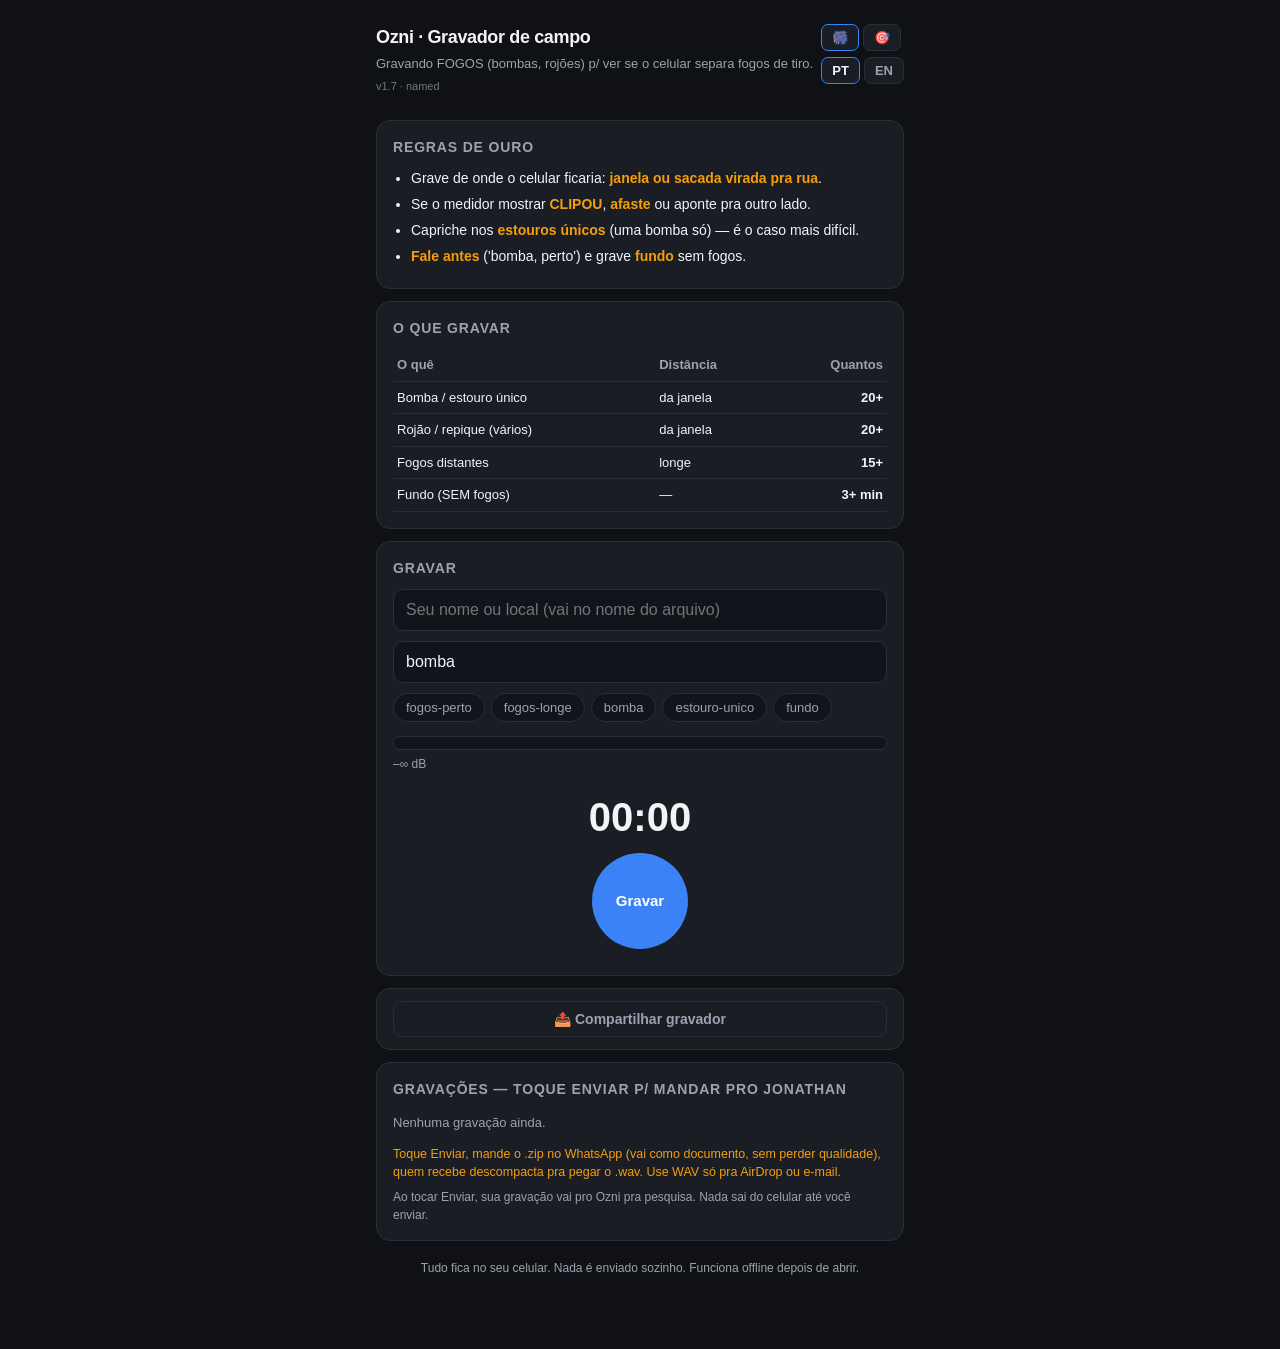
==== commit 7a2b965a: "deploy: recorder v1.7 — device name in upload filename Mirror of tripoli-v1 spike/recorder-web/index" ====
--- a/recorder/index.html
+++ b/recorder/index.html
@@ -89,6 +89,7 @@
 
   <div class="card">
     <h2 id="h-rec"></h2>
+    <div class="label-row"><input id="devname" autocapitalize="words" autocorrect="off" spellcheck="false"></div>
     <div class="label-row"><input id="label" autocapitalize="off" autocorrect="off" spellcheck="false"></div>
     <div class="chips" id="chips"></div>
     <div class="meter" id="meter"><div id="meterbar"></div></div>
@@ -141,6 +142,7 @@
   keepawake:{pt:"⚠️ Mantenha a tela ligada (desative o bloqueio automático) — em captura longa, a tela apagada interrompe a gravação.", en:"⚠️ Keep the screen on (disable auto-lock) — on a long capture, a sleeping screen stops the recording."},
   recovered:{pt:"✅ {n} gravação(ões) recuperada(s) de uma sessão interrompida — toque Enviar.", en:"✅ Recovered {n} recording(s) from an interrupted session — tap Send."},
   accelOff:{pt:"📈 Acelerômetro desligado — ative Movimento e Orientação nos Ajustes do Safari/Arc.", en:"📈 Accelerometer off — enable Motion & Orientation Access in Safari/Arc settings."},
+  devname:{pt:"Seu nome ou local (vai no nome do arquivo)", en:"Your name or place (goes in the file name)"},
   quota:{pt:"⚠️ Armazenamento cheio — toque Enviar e apague gravações.", en:"⚠️ Storage full — Send then delete recordings."},
   foot:{pt:"Tudo fica no seu celular. Nada é enviado sozinho. Funciona offline depois de abrir.",
         en:"Everything stays on your phone. Nothing is sent automatically. Works offline once loaded."},
@@ -195,7 +197,7 @@
   },
 };
 
-const VERSION = "v1.6 · accel";   // bump on every recorder change; shown at top so a stale cache is obvious
+const VERSION = "v1.7 · named";   // bump on every recorder change; shown at top so a stale cache is obvious
 
 // ---- Supabase upload config (replace placeholders to enable; keep placeholders to deploy safe) ----
 // UNCONFIGURED BUILD: placeholder url does not match ^https:// → UPLOAD_ENABLED = false →
@@ -228,6 +230,7 @@
   el("consent").textContent = tt(STR.consent);
   el("sharelink").textContent = tt(STR.shareApp);
   el("clipwarn").textContent = tt(STR.clip);
+  el("devname").placeholder = tt(STR.devname);
 
   el("rules").innerHTML = "";
   m.rules.forEach(r=>{ const li=document.createElement("li"); li.innerHTML = tt(r); el("rules").appendChild(li); });
@@ -443,7 +446,8 @@
 
   const label=(el("label").value||"rec").replace(/\s+/g,"-");
   const stamp=new Date().toISOString().replace(/[-:T]/g,"").slice(0,15);
-  const name=`ozni_${label}_${stamp}_${recRate}hz.wav`;
+  const dev=devSlug();
+  const name=`ozni_${dev?dev+"_":""}${label}_${stamp}_${recRate}hz.wav`;
   const sid=sessionId;
 
   const db=await dbReady();
@@ -580,6 +584,19 @@
     if(!id){ id = (crypto.randomUUID ? crypto.randomUUID() : String(Date.now())+"-"+Math.random().toString(16).slice(2)); localStorage.setItem("ozni_device_id", id); }
     return id;
   }catch(e){ return "nodevice"; }   // private mode without storage — still uploads, just unnamespaced
+}
+
+// ---- device name (human label for whose phone this is; localStorage INSIDE the fn — harness-safe) ----
+function getDeviceName(){
+  try{ return localStorage.getItem("ozni_device_name") || ""; }catch(e){ return ""; }
+}
+function setDeviceName(v){
+  try{ localStorage.setItem("ozni_device_name", (v||"").trim()); }catch(e){}
+}
+// filename-safe slug of the device name: strip accents, non-alphanumerics -> "-", cap length.
+function devSlug(){
+  return getDeviceName().toLowerCase().normalize("NFD").replace(/\p{Diacritic}/gu,"")
+    .replace(/[^a-z0-9]+/g,"-").replace(/^-+|-+$/g,"").slice(0,24);
 }
 
 // ---- uploadRecording: vanilla fetch, NO supabase-js. Returns {ok, status}.
@@ -721,6 +738,8 @@
 }
 
 el("label").value = MODES[state.mode].label0;
+el("devname").value = getDeviceName();
+el("devname").oninput = ()=>setDeviceName(el("devname").value);
 render();
 
 async function init(){
@@ -743,7 +762,8 @@
       const {blob, samples}=chunksToWavBlob(chunkRecs, s.rate);
       const stamp=new Date(s.ts||Date.now()).toISOString().replace(/[-:T]/g,"").slice(0,15);
       const suffix = state.lang==="pt" ? "recuperado" : "recovered";
-      const name=`ozni_${(s.label||"rec")}-${suffix}_${stamp}_${s.rate}hz.wav`;
+      const dev=devSlug();
+      const name=`ozni_${dev?dev+"_":""}${(s.label||"rec")}-${suffix}_${stamp}_${s.rate}hz.wav`;
       const id=s.sessionId+"_rec";
       try{ await idbReq(db.transaction("recordings","readwrite").objectStore("recordings").put({id, name, blob, dur:samples/s.rate, rate:s.rate, done:true, ts:s.ts||Date.now()})); }catch(e){ handleIdbError(e); }
       recs.unshift({blob, name, dur:samples/s.rate, id, uploaded:false, accel:null});
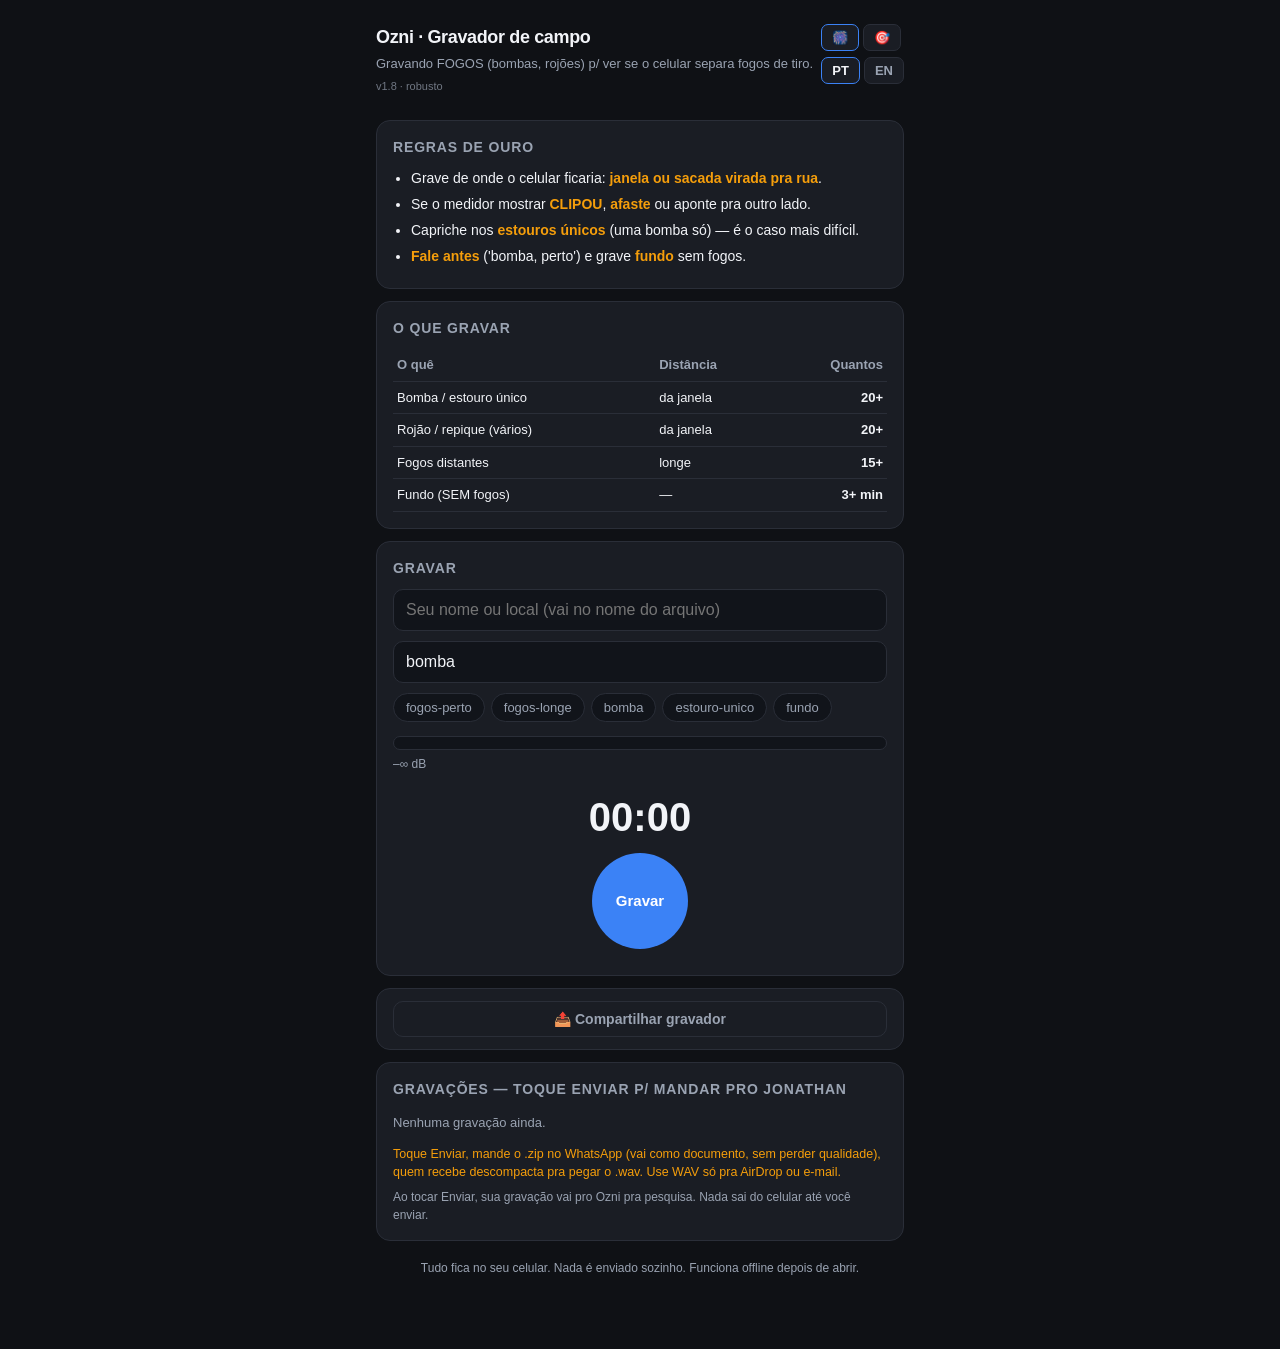
==== commit b3ba89c8: "deploy: recorder v1.8 robusto — auto-split uploads, ?modo=tiro deep link, name nudge" ====
--- a/recorder/index.html
+++ b/recorder/index.html
@@ -143,6 +143,7 @@
   recovered:{pt:"✅ {n} gravação(ões) recuperada(s) de uma sessão interrompida — toque Enviar.", en:"✅ Recovered {n} recording(s) from an interrupted session — tap Send."},
   accelOff:{pt:"📈 Acelerômetro desligado — ative Movimento e Orientação nos Ajustes do Safari/Arc.", en:"📈 Accelerometer off — enable Motion & Orientation Access in Safari/Arc settings."},
   devname:{pt:"Seu nome ou local (vai no nome do arquivo)", en:"Your name or place (goes in the file name)"},
+  nudge:{pt:"💡 Preencha \"seu nome ou local\" lá em cima — ajuda muito! (ou toque Enviar de novo pra enviar assim mesmo)", en:"💡 Fill in \"your name or place\" above — it really helps! (or tap Send again to send anyway)"},
   quota:{pt:"⚠️ Armazenamento cheio — toque Enviar e apague gravações.", en:"⚠️ Storage full — Send then delete recordings."},
   foot:{pt:"Tudo fica no seu celular. Nada é enviado sozinho. Funciona offline depois de abrir.",
         en:"Everything stays on your phone. Nothing is sent automatically. Works offline once loaded."},
@@ -197,7 +198,7 @@
   },
 };
 
-const VERSION = "v1.7 · named";   // bump on every recorder change; shown at top so a stale cache is obvious
+const VERSION = "v1.8 · robusto";   // bump on every recorder change; shown at top so a stale cache is obvious
 
 // ---- Supabase upload config (replace placeholders to enable; keep placeholders to deploy safe) ----
 // UNCONFIGURED BUILD: placeholder url does not match ^https:// → UPLOAD_ENABLED = false →
@@ -604,14 +605,46 @@
 // does NOT retry on 4xx (bad request/policy — surface immediately).
 // All browser APIs (fetch, localStorage, crypto, setTimeout) are INSIDE function bodies
 // so they are never accessed during the Node shim eval. ----
-async function uploadRecording(rec){
+// Supabase rejects objects over ~50 MB (HTTP 413 — measured 2026-07-01). Long recordings are
+// auto-split into standalone WAV parts under this cap so a 20-min capture can't silently fail.
+const UPLOAD_MAX_BYTES = 40*1024*1024;   // 40 MB safety margin (~7 min @ 48 kHz mono 16-bit)
+
+function wavHeaderBytes(dataLen, rate){
+  const buf=new ArrayBuffer(44); const v=new DataView(buf);
+  const ws=(off,s)=>{ for(let i=0;i<s.length;i++) v.setUint8(off+i, s.charCodeAt(i)); };
+  ws(0,"RIFF"); v.setUint32(4,36+dataLen,true); ws(8,"WAVE"); ws(12,"fmt ");
+  v.setUint32(16,16,true); v.setUint16(20,1,true); v.setUint16(22,1,true);
+  v.setUint32(24,rate,true); v.setUint32(28,rate*2,true); v.setUint16(32,2,true); v.setUint16(34,16,true);
+  ws(36,"data"); v.setUint32(40,dataLen,true);
+  return buf;
+}
+
+// Split a standard 44-byte-header mono 16-bit WAV blob into independently playable part-WAVs.
+// Uses Blob.slice (lazy — no big copies in memory). Sample rate is read from the source header.
+async function splitWavForUpload(rec){
+  if(rec.blob.size <= UPLOAD_MAX_BYTES) return [{name:rec.name, blob:rec.blob}];
+  const head = new DataView(await rec.blob.slice(0,44).arrayBuffer());
+  const rate = head.getUint32(24,true) || 48000;
+  const pcmLen = rec.blob.size - 44;
+  let per = UPLOAD_MAX_BYTES - 44; per -= per % 2;              // even byte boundary = whole samples
+  const nParts = Math.ceil(pcmLen / per);
+  const parts = [];
+  for(let p=0; p<nParts; p++){
+    const a = 44 + p*per, b = Math.min(44 + (p+1)*per, rec.blob.size);
+    const name = rec.name.replace(/\.wav$/i, `_p${String(p+1).padStart(2,"0")}of${String(nParts).padStart(2,"0")}.wav`);
+    parts.push({name, blob:new Blob([wavHeaderBytes(b-a, rate), rec.blob.slice(a,b)], {type:"audio/wav"})});
+  }
+  return parts;
+}
+
+async function uploadOneBlob(name, blob){
   const deviceId = getDeviceId();
-  const path = `${UPLOAD.url}/storage/v1/object/${UPLOAD.bucket}/${deviceId}/${encodeURIComponent(rec.name)}`;
+  const path = `${UPLOAD.url}/storage/v1/object/${UPLOAD.bucket}/${deviceId}/${encodeURIComponent(name)}`;
   const headers = { "Authorization":`Bearer ${UPLOAD.anonKey}`, "apikey":UPLOAD.anonKey, "Content-Type":"audio/wav" };  // no x-upsert: insert-only RLS policy needs no UPDATE; paths are unique (deviceId + timestamp)
   let lastStatus = 0;
   for(let attempt=0; attempt<3; attempt++){
     try{
-      const res = await fetch(path, { method:"POST", headers, body:rec.blob });
+      const res = await fetch(path, { method:"POST", headers, body:blob });
       lastStatus = res.status;
       if(res.status===200 || res.status===201) return {ok:true, status:res.status};
       if(res.status>=400 && res.status<500) return {ok:false, status:res.status};   // policy/auth — no retry
@@ -619,6 +652,16 @@
     if(attempt<2) await new Promise(r=>setTimeout(r, 800*(attempt+1)));   // backoff
   }
   return {ok:false, status:lastStatus};
+}
+
+async function uploadRecording(rec, onPart){
+  const parts = await splitWavForUpload(rec);
+  for(let i=0; i<parts.length; i++){
+    if(onPart) try{ onPart(i+1, parts.length); }catch(e){}
+    const res = await uploadOneBlob(parts[i].name, parts[i].blob);
+    if(!res.ok) return res;                    // clip stays local; button becomes tappable retry
+  }
+  return {ok:true, status:200};
 }
 
 function renderList(){
@@ -659,12 +702,20 @@
 
 // ---- doUpload: drives the cloud button through dummy-proof states.
 // NEVER deletes or modifies the recording on failure — the clip stays in IDB and zip/WAV remain. ----
+let nameNudged = false;   // one-time, non-blocking: second tap always sends
 async function doUpload(i, btn){
   if(typeof navigator!=="undefined" && navigator.onLine===false){
     btn.className="cloud off"; btn.textContent=tt(STR.uploadOffline); return;   // recording untouched
   }
+  if(!getDeviceName() && !nameNudged){
+    nameNudged = true;
+    el("err").textContent = tt(STR.nudge);
+    try{ el("devname").focus(); el("devname").scrollIntoView({block:"center"}); }catch(e){}
+    return;   // recording untouched; next tap uploads regardless
+  }
+  el("err").textContent = "";
   btn.disabled=true; btn.className="cloud"; btn.textContent=tt(STR.uploadSending);
-  const res = await uploadRecording(recs[i]);
+  const res = await uploadRecording(recs[i], (p,n)=>{ if(n>1) btn.textContent = `${tt(STR.uploadSending)} ${p}/${n}`; });
   if(res.ok){
     recs[i].uploaded=true;
     btn.className="cloud ok"; btn.textContent=tt(STR.uploadDone);   // stays disabled
@@ -737,6 +788,16 @@
   try{ await navigator.clipboard.writeText(url); el("err").textContent=tt(STR.linkCopied); }catch(e){}
 }
 
+// Deep link: ?modo=tiro (or ?mode=tiro / ?modo=fogos) opens directly in that mode — the link
+// sent to shooter groups lands on the right instructions with zero taps. Harness-safe (no location in shim).
+(function(){
+  try{
+    if(typeof location === "undefined" || !location.search) return;
+    const m = (new URLSearchParams(location.search).get("modo") || new URLSearchParams(location.search).get("mode") || "").toLowerCase();
+    if(m === "tiro" || m === "tiros") state.mode = "tiro";
+    else if(m === "fogos" || m === "fireworks") state.mode = "fogos";
+  }catch(e){ /* bad/absent URL params never break the page */ }
+})();
 el("label").value = MODES[state.mode].label0;
 el("devname").value = getDeviceName();
 el("devname").oninput = ()=>setDeviceName(el("devname").value);
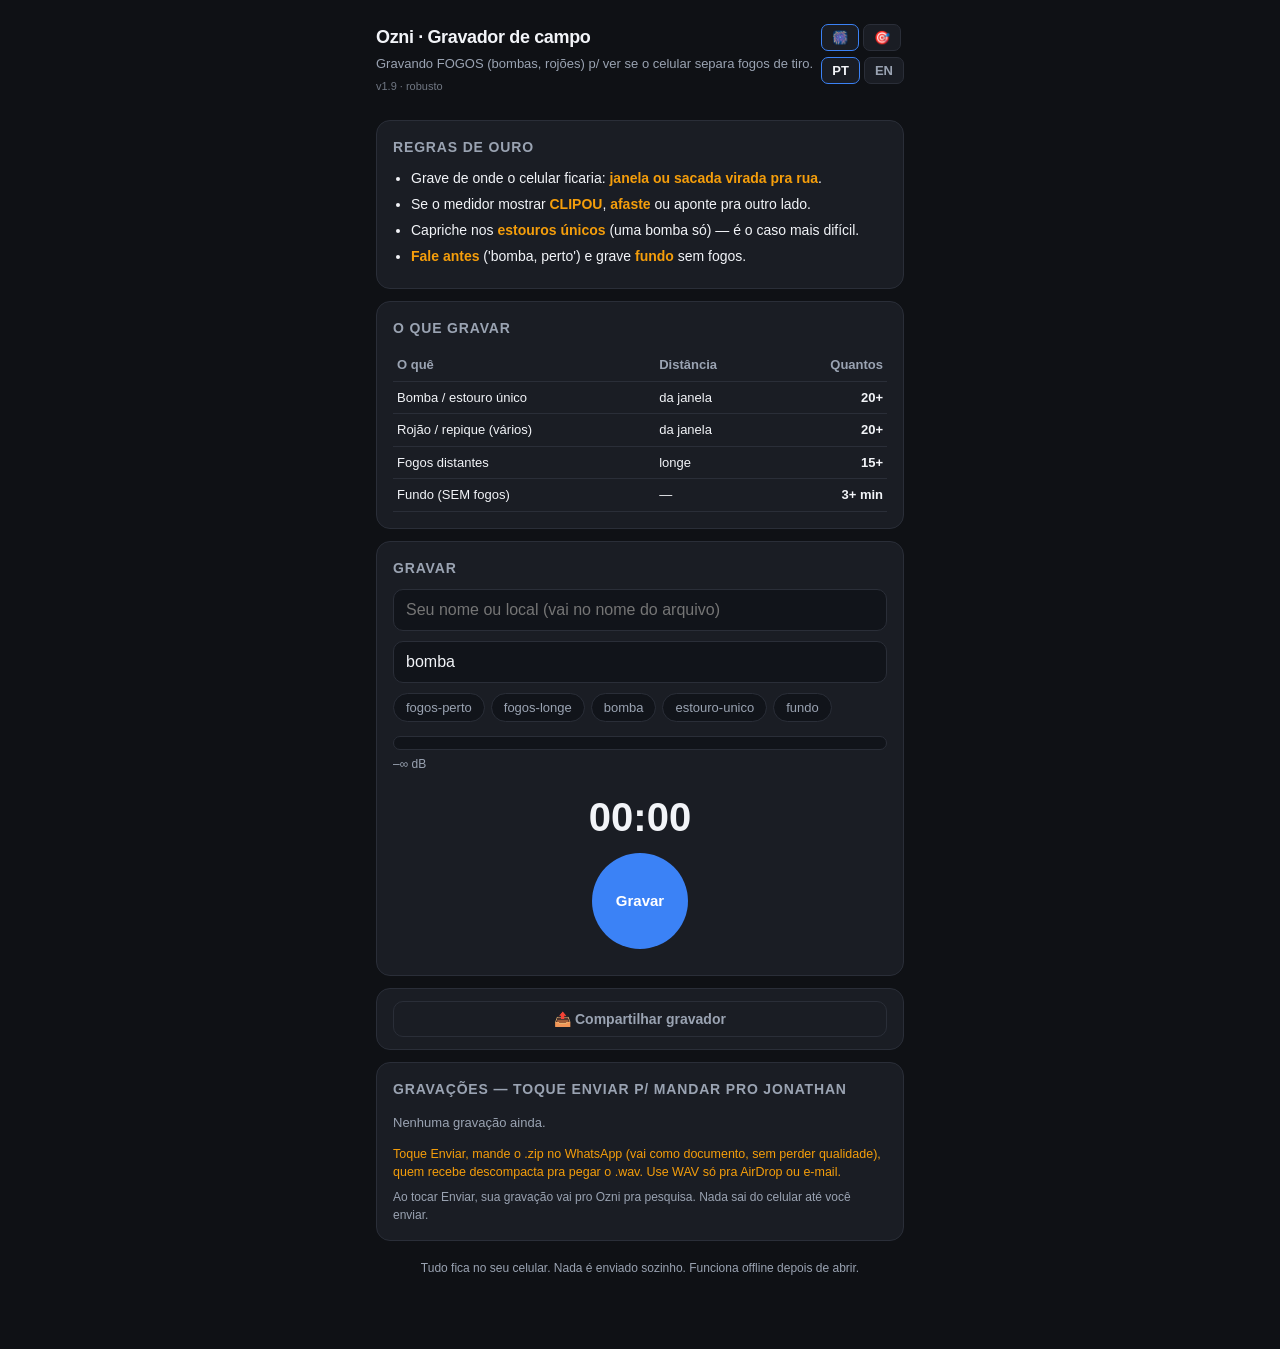
==== commit c61bc331: "harden(recorder): timeout+retry+resume upload, actionable failure UI (v1.9) Marcos's 44s gunshot cli" ====
--- a/recorder/index.html
+++ b/recorder/index.html
@@ -61,6 +61,8 @@
   .rec button.cloud.ok{background:var(--ok)}
   .rec button.cloud.fail{background:var(--danger)}
   .rec button.cloud.off{background:var(--amber);color:#1a1d24}
+  .rec button.sec.nudge{border-color:var(--amber);color:var(--amber);animation:ozniPulse 0.9s ease-in-out 3}
+  @keyframes ozniPulse{0%,100%{box-shadow:0 0 0 0 rgba(240,180,60,0)}50%{box-shadow:0 0 0 4px rgba(240,180,60,.35)}}
   .consent{color:var(--muted);font-size:12px;margin:8px 0 0;line-height:1.45}
 </style>
 </head>
@@ -128,6 +130,10 @@
   uploadSending:{pt:"Enviando…",                                        en:"Sending…"},
   uploadDone:   {pt:"✅ Enviado!",                                      en:"✅ Sent!"},
   uploadFail:   {pt:"❌ Falhou — toque pra tentar",                     en:"❌ Failed — tap to retry"},
+  uploadNet:    {pt:"❌ Rede instável — toque de novo (ou 📦 Zip)",       en:"❌ Unstable network — tap again (or 📦 Zip)"},
+  uploadServer: {pt:"❌ Servidor recusou — mande o 📦 Zip",              en:"❌ Server refused — send the 📦 Zip"},
+  uploadRetryNudge:{pt:"A gravação está salva no celular. Toque de novo, ou mande o 📦 Zip pelo WhatsApp (vai como documento).",
+                    en:"The recording is saved on your phone. Tap again, or send the 📦 Zip on WhatsApp (as a document)."},
   uploadOffline:{pt:"📡 Sem internet — conecte e toque de novo",         en:"📡 No internet — connect and tap again"},
   consent:      {pt:"Ao tocar Enviar, sua gravação vai pro Ozni pra pesquisa. Nada sai do celular até você enviar.",
                  en:"When you tap Send, your recording goes to Ozni for research. Nothing leaves your phone until you send it."},
@@ -198,7 +204,7 @@
   },
 };
 
-const VERSION = "v1.8 · robusto";   // bump on every recorder change; shown at top so a stale cache is obvious
+const VERSION = "v1.9 · robusto";   // bump on every recorder change; shown at top so a stale cache is obvious
 
 // ---- Supabase upload config (replace placeholders to enable; keep placeholders to deploy safe) ----
 // UNCONFIGURED BUILD: placeholder url does not match ^https:// → UPLOAD_ENABLED = false →
@@ -637,31 +643,49 @@
   return parts;
 }
 
+// A stalled fetch on flaky mobile data hangs forever (no default timeout) — the whole reason
+// Marcos's 44s clip showed "Falhou" on 4G: one big POST stalled and never resolved. Each attempt
+// now aborts after UPLOAD_TIMEOUT_MS so it retries instead of hanging, with more attempts, jittered
+// backoff, and a reason code ("net" | "server") so the UI can tell the user what to actually do.
+const UPLOAD_ATTEMPTS = 5;
+const UPLOAD_TIMEOUT_MS = 90000;   // 90s/attempt — generous for a multi-MB POST, but bounded
+
 async function uploadOneBlob(name, blob){
   const deviceId = getDeviceId();
   const path = `${UPLOAD.url}/storage/v1/object/${UPLOAD.bucket}/${deviceId}/${encodeURIComponent(name)}`;
   const headers = { "Authorization":`Bearer ${UPLOAD.anonKey}`, "apikey":UPLOAD.anonKey, "Content-Type":"audio/wav" };  // no x-upsert: insert-only RLS policy needs no UPDATE; paths are unique (deviceId + timestamp)
-  let lastStatus = 0;
-  for(let attempt=0; attempt<3; attempt++){
+  let lastStatus = 0, reason = "net";
+  for(let attempt=0; attempt<UPLOAD_ATTEMPTS; attempt++){
+    const ctrl = (typeof AbortController!=="undefined") ? new AbortController() : null;
+    const timer = ctrl ? setTimeout(()=>{ try{ ctrl.abort(); }catch(e){} }, UPLOAD_TIMEOUT_MS) : null;
     try{
-      const res = await fetch(path, { method:"POST", headers, body:blob });
+      const res = await fetch(path, { method:"POST", headers, body:blob, signal: ctrl ? ctrl.signal : undefined });
       lastStatus = res.status;
-      if(res.status===200 || res.status===201) return {ok:true, status:res.status};
-      if(res.status>=400 && res.status<500) return {ok:false, status:res.status};   // policy/auth — no retry
-    }catch(e){ lastStatus = 0; }   // network error → retry
-    if(attempt<2) await new Promise(r=>setTimeout(r, 800*(attempt+1)));   // backoff
-  }
-  return {ok:false, status:lastStatus};
+      if(res.status===200 || res.status===201) return {ok:true, status:res.status, reason:"ok"};
+      if(res.status>=400 && res.status<500) return {ok:false, status:res.status, reason:"server"};   // policy/auth/CORS — no retry, surface it
+      reason = "server";   // 5xx → retry
+    }catch(e){ lastStatus = 0; reason = "net"; }   // network error or timeout (abort) → retry
+    finally{ if(timer) clearTimeout(timer); }
+    if(attempt < UPLOAD_ATTEMPTS-1){
+      const base = 800 * Math.pow(2, attempt);              // 0.8s, 1.6s, 3.2s, 6.4s
+      const jitter = base * 0.25 * (Math.random()*2 - 1);   // ±25% so retries don't thunder in lockstep
+      await new Promise(r=>setTimeout(r, Math.max(300, base + jitter)));
+    }
+  }
+  return {ok:false, status:lastStatus, reason};
 }
 
 async function uploadRecording(rec, onPart){
   const parts = await splitWavForUpload(rec);
+  if(!rec._uploadedParts) rec._uploadedParts = {};   // resume across retries: a part sent once is not re-sent
   for(let i=0; i<parts.length; i++){
+    if(rec._uploadedParts[parts[i].name]) continue;  // already landed on a prior attempt — skip
     if(onPart) try{ onPart(i+1, parts.length); }catch(e){}
     const res = await uploadOneBlob(parts[i].name, parts[i].blob);
     if(!res.ok) return res;                    // clip stays local; button becomes tappable retry
-  }
-  return {ok:true, status:200};
+    rec._uploadedParts[parts[i].name] = true;
+  }
+  return {ok:true, status:200, reason:"ok"};
 }
 
 function renderList(){
@@ -722,7 +746,16 @@
     await markUploaded(recs[i].id);   // persist; recording stays in store regardless
     uploadAccelSidecar(recs[i]);   // fire-and-forget best-effort; never awaited; never affects button state
   } else {
-    btn.disabled=false; btn.className="cloud fail"; btn.textContent=tt(STR.uploadFail);
+    btn.disabled=false; btn.className="cloud fail";
+    btn.textContent = res.reason==="server" ? tt(STR.uploadServer)
+                    : res.reason==="net"    ? tt(STR.uploadNet)
+                    :                          tt(STR.uploadFail);
+    el("err").textContent = tt(STR.uploadRetryNudge);   // reassure (clip is safe) + point to the always-works fallback
+    try{                                                 // pulse the 📦 Zip button in this row so the guaranteed path is obvious
+      const zip = btn.parentElement && btn.parentElement.querySelector("button.sec");
+      if(zip){ zip.classList.remove("nudge"); void zip.offsetWidth; zip.classList.add("nudge");
+               setTimeout(()=>{ try{ zip.classList.remove("nudge"); }catch(e){} }, 3000); }
+    }catch(e){}
     btn.onclick=()=>doUpload(i, btn);   // tappable retry; clip never removed
   }
 }
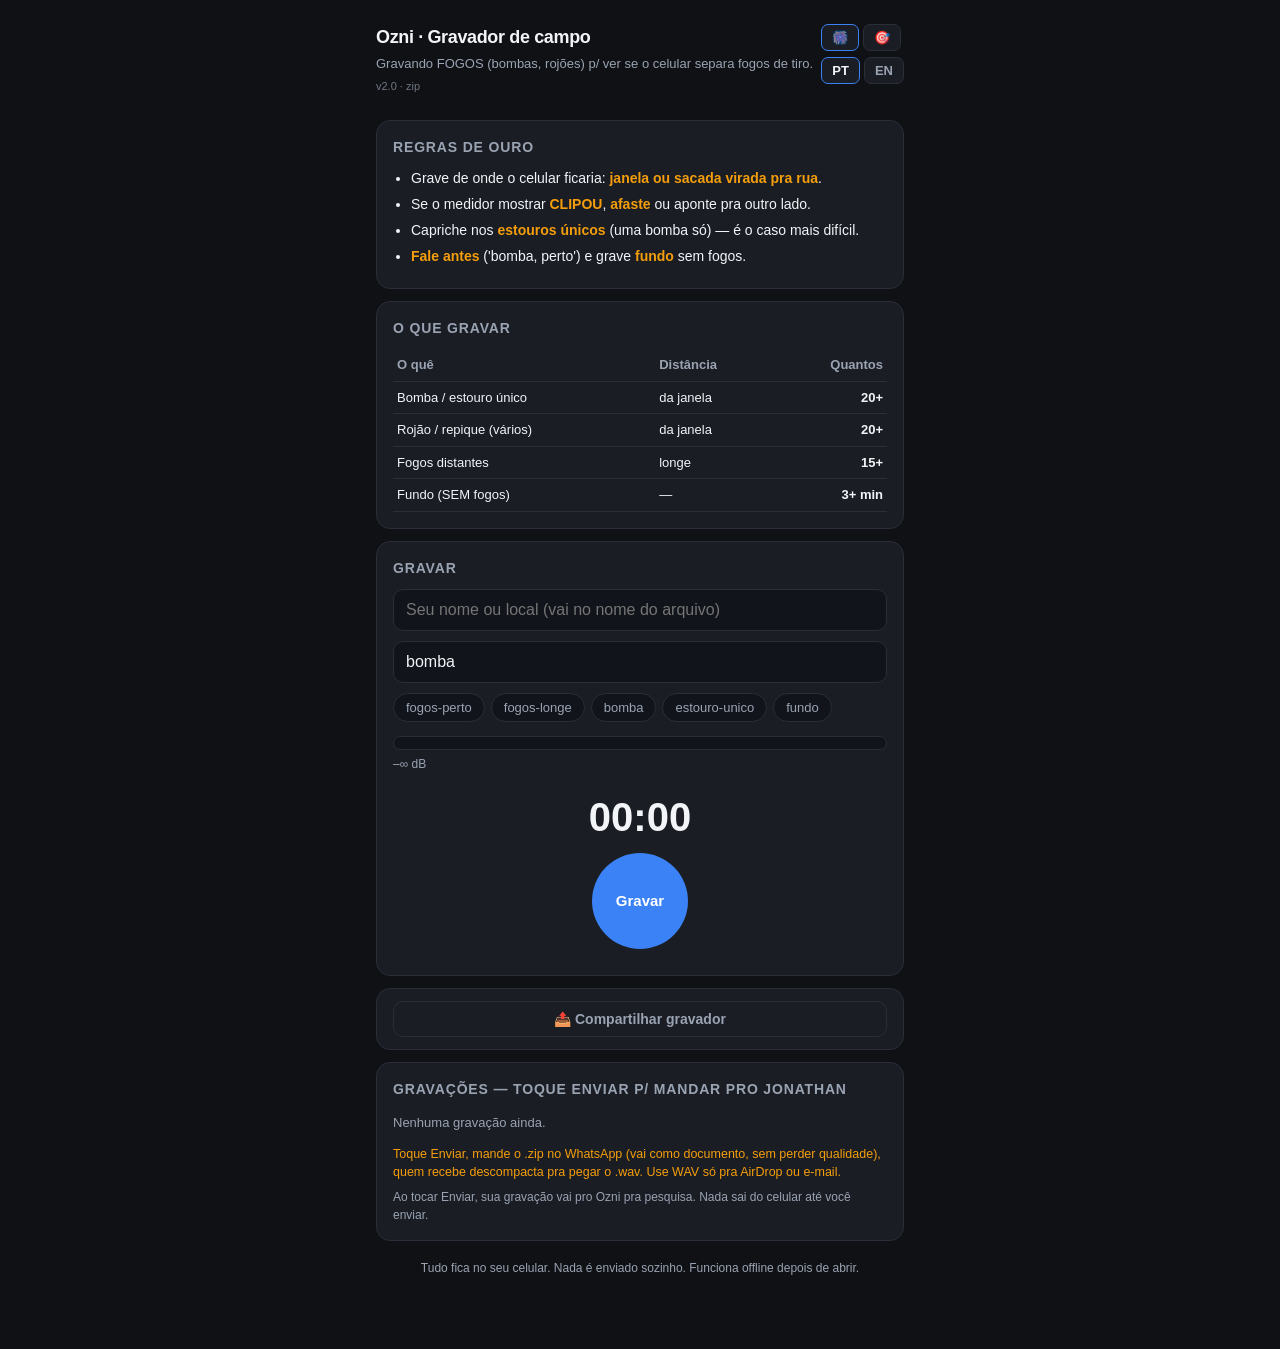
==== commit 2704002a: "fix(recorder): disable dead upload backend, make Zip→WhatsApp the primary send (v2.0) The Supabase p" ====
--- a/recorder/index.html
+++ b/recorder/index.html
@@ -125,7 +125,7 @@
   sendnote:{pt:"Toque Enviar, mande o .zip no WhatsApp (vai como documento, sem perder qualidade), quem recebe descompacta pra pegar o .wav. Use WAV só pra AirDrop ou e-mail.",
             en:"Tap Send, send the .zip in WhatsApp (goes as a document, no quality loss), the recipient unzips to get the .wav. Use WAV only for AirDrop or email."},
   wav:{pt:"WAV", en:"WAV"},
-  zipFallback:{pt:"📦 Zip", en:"📦 Zip"},
+  zipFallback:{pt:"📤 Enviar pro Jonathan", en:"📤 Send to Jonathan"},
   uploadIdle:   {pt:"☁️ Enviar pra análise",                           en:"☁️ Send for analysis"},
   uploadSending:{pt:"Enviando…",                                        en:"Sending…"},
   uploadDone:   {pt:"✅ Enviado!",                                      en:"✅ Sent!"},
@@ -204,14 +204,23 @@
   },
 };
 
-const VERSION = "v1.9 · robusto";   // bump on every recorder change; shown at top so a stale cache is obvious
+const VERSION = "v2.0 · zip";   // bump on every recorder change; shown at top so a stale cache is obvious
 
 // ---- Supabase upload config (replace placeholders to enable; keep placeholders to deploy safe) ----
 // UNCONFIGURED BUILD: placeholder url does not match ^https:// → UPLOAD_ENABLED = false →
 // NO cloud button, NO fetch, NO localStorage at top level → identical to v1.3 recorder.
+//
+// 2026-08-02 — auto-upload DISABLED on purpose. The old backend
+// (https://artmeyoutvbitcapokal.supabase.co, bucket "field-recordings") NO LONGER RESOLVES
+// (NXDOMAIN — Supabase project deleted/never provisioned), so every "Enviar pra análise" was
+// failing at DNS. Field clips now go out via the 📤 .zip → WhatsApp path (works, byte-exact).
+// RE-ENABLE auto-upload in one step: create a Supabase project + a "field-recordings" bucket
+// with an INSERT-ONLY RLS policy, then set url + anonKey below to real values (url MUST start
+// with https:// or UPLOAD_ENABLED stays false). The v1.9 hardened uploader (timeout/retry/
+// resume, further down) is intact and starts working again the moment these are real.
 const UPLOAD = {
-  url:     "https://artmeyoutvbitcapokal.supabase.co",        // e.g. "https://xxxx.supabase.co"
-  anonKey: "eyJhbGciOiJIUzI1NiIsInR5cCI6IkpXVCJ9.eyJpc3MiOiJzdXBhYmFzZSIsInJlZiI6ImFydG1leW91dHZiaXRjYXBva2FsIiwicm9sZSI6ImFub24iLCJpYXQiOjE3ODIzOTk3NzMsImV4cCI6MjA5Nzk3NTc3M30.Xarxa3EkLvaafzEBvh9Tey_4yNQ6d1ox8YluItL4i4E",   // safe to embed: anon key is upload-only by RLS policy
+  url:     "",                 // <-- "https://<project>.supabase.co" to re-enable (see note above)
+  anonKey: "",                 // <-- project anon/publishable key; safe to embed with insert-only RLS
   bucket:  "field-recordings"
 };
 const UPLOAD_ENABLED = /^https:\/\//.test(UPLOAD.url);   // pure regex on a string — safe at top level
@@ -701,7 +710,7 @@
       else { cloud.textContent=tt(STR.uploadIdle); cloud.onclick=()=>doUpload(i, cloud); }
       row.appendChild(cloud);
     }
-    const zipBtn=document.createElement("button"); zipBtn.className="sec"; zipBtn.textContent=tt(STR.zipFallback); zipBtn.onclick=()=>share(i); row.appendChild(zipBtn);
+    const zipBtn=document.createElement("button"); zipBtn.className = UPLOAD_ENABLED ? "sec" : "cloud"; zipBtn.textContent=tt(STR.zipFallback); zipBtn.onclick=()=>share(i); row.appendChild(zipBtn);   // primary action when auto-upload is off
     const wavBtn=document.createElement("button"); wavBtn.className="sec"; wavBtn.textContent=tt(STR.wav); wavBtn.onclick=()=>shareWav(i); row.appendChild(wavBtn);
     if(r.accel && r.accel.length){
       const accBtn=document.createElement("button"); accBtn.className="sec";
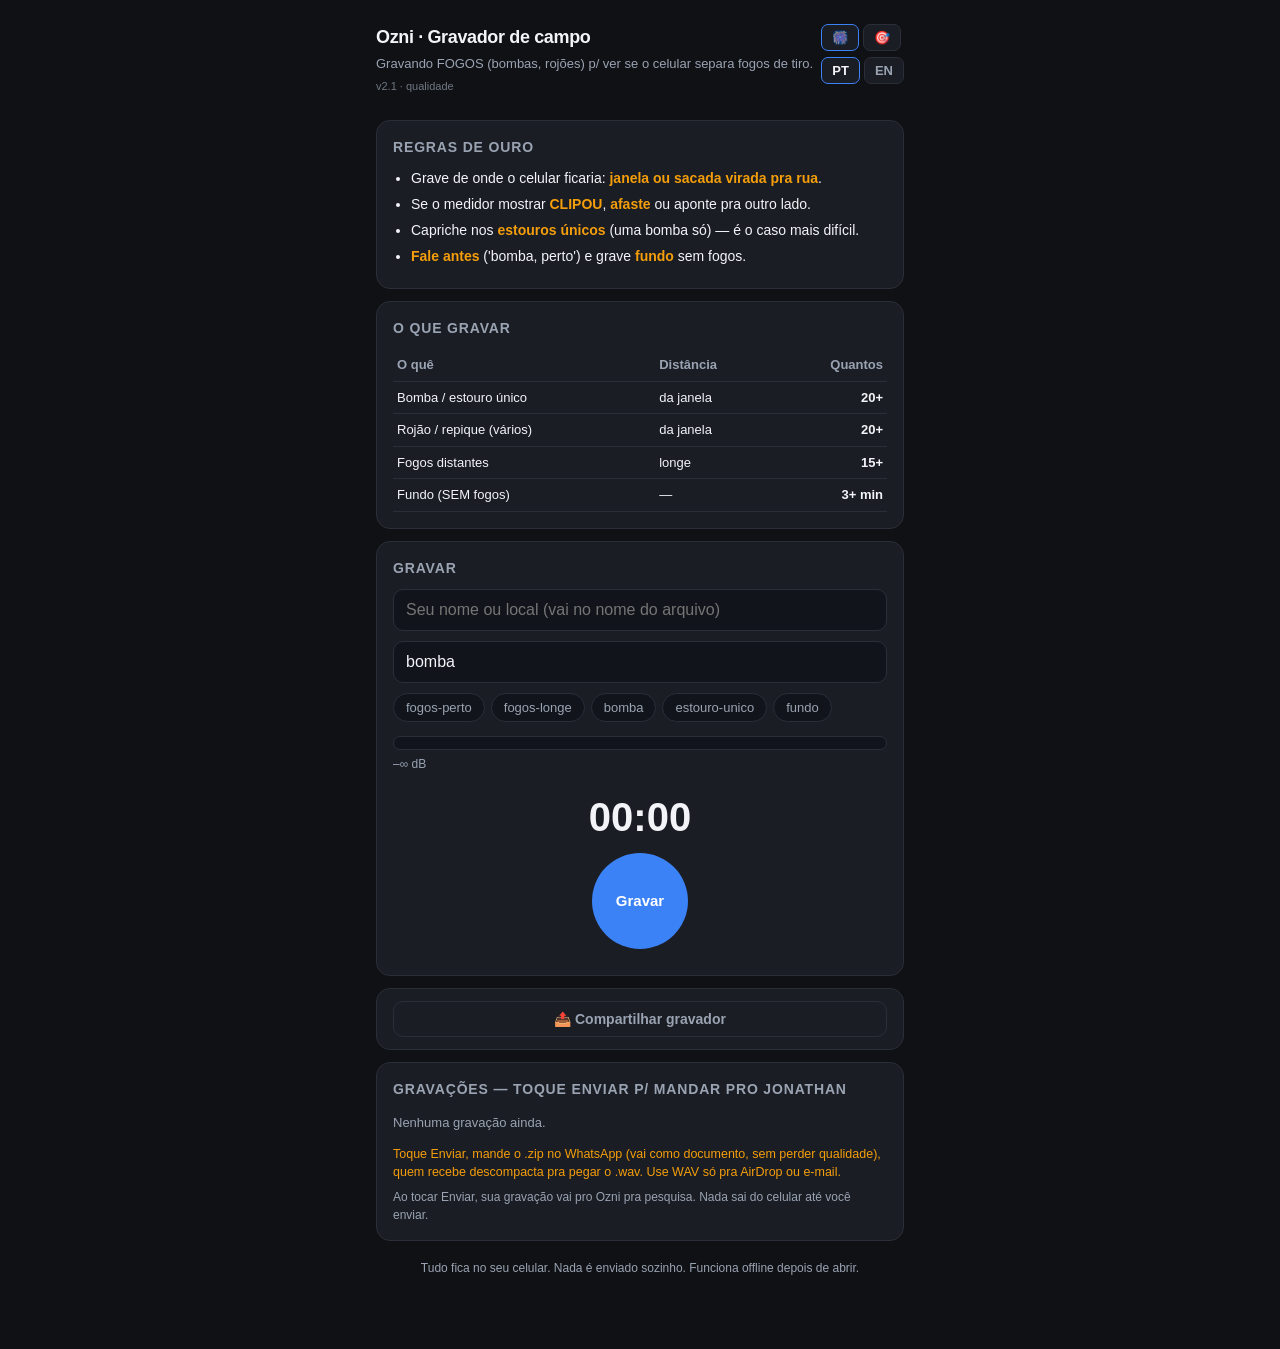
==== commit 28a8f530: "recorder v2.1 · qualidade — per-take recording-quality gate Adds a per-take verdict (boa / estourou " ====
--- a/recorder/index.html
+++ b/recorder/index.html
@@ -49,7 +49,7 @@
     background:var(--accent);color:#fff;font-size:15px;font-weight:700;cursor:pointer}
   .recbtn.rec{background:var(--danger)}
   .err{color:var(--danger);font-size:13px;margin-top:10px;text-align:center}
-  .rec{display:flex;align-items:center;gap:10px;padding:10px 0;border-bottom:1px solid var(--line)}
+  .rec{display:flex;align-items:center;gap:10px;padding:10px 0;border-bottom:1px solid var(--line);flex-wrap:wrap}
   .rec .nm{flex:1;font-size:13px;word-break:break-all}
   .rec .du{color:var(--muted);font-size:12px;font-variant-numeric:tabular-nums}
   .rec button{background:var(--accent);border:none;color:#fff;border-radius:8px;padding:8px 12px;font-size:13px;font-weight:600;cursor:pointer}
@@ -64,6 +64,15 @@
   .rec button.sec.nudge{border-color:var(--amber);color:var(--amber);animation:ozniPulse 0.9s ease-in-out 3}
   @keyframes ozniPulse{0%,100%{box-shadow:0 0 0 0 rgba(240,180,60,0)}50%{box-shadow:0 0 0 4px rgba(240,180,60,.35)}}
   .consent{color:var(--muted);font-size:12px;margin:8px 0 0;line-height:1.45}
+  /* Per-take quality verdict — thresholds identical to spike/analysis/recording_quality.py, so a
+     take the recorder calls good is a take the analysis pipeline also accepts. */
+  .qbadge{font-size:11px;font-weight:700;border-radius:6px;padding:3px 7px;white-space:nowrap}
+  .qbadge.ok{background:rgba(34,197,94,.15);color:var(--ok)}
+  .qbadge.clipped,.qbadge.silent{background:rgba(239,68,68,.15);color:var(--danger)}
+  .qtip{flex-basis:100%;font-size:12px;color:var(--muted);margin-top:-4px}
+  /* Sticky in-take warning: the meter's red flash lasts one buffer and is easy to miss while shooting. */
+  .takewarn{display:none;margin-top:8px;padding:9px 11px;border-radius:9px;font-size:13px;font-weight:700;line-height:1.35}
+  .takewarn.on{display:block;background:rgba(239,68,68,.14);color:var(--danger);border:1px solid rgba(239,68,68,.4)}
 </style>
 </head>
 <body>
@@ -100,6 +109,7 @@
       <span class="clipwarn" id="clipwarn"></span>
       <span id="pk"></span>
     </div>
+    <div class="takewarn" id="takewarn"></div>
     <div class="timer" id="timer">00:00</div>
     <button class="recbtn" id="recbtn" onclick="toggle()"></button>
     <div class="err" id="err"></div>
@@ -154,7 +164,51 @@
   foot:{pt:"Tudo fica no seu celular. Nada é enviado sozinho. Funciona offline depois de abrir.",
         en:"Everything stays on your phone. Nothing is sent automatically. Works offline once loaded."},
   cols:{pt:["O quê","Distância","Quantos"], en:["What","Distance","How many"]},
+  // ---- per-take recording-quality gate (mirrors spike/analysis/recording_quality.py) ----
+  warnClip:{pt:"⚠️ ESTOUROU o microfone — AFASTE o celular agora. Esta gravação não serve pra pesquisa.",
+            en:"⚠️ MIC CLIPPED — MOVE THE PHONE BACK now. This take is not usable for research."},
+  warnQuiet:{pt:"⚠️ Quase sem som — o microfone está tapado? Confira antes de continuar.",
+             en:"⚠️ Almost no sound — is the mic covered? Check before continuing."},
+  qOk:{pt:"✅ boa", en:"✅ good"},
+  qClipped:{pt:"❌ estourou", en:"❌ clipped"},
+  qSilent:{pt:"❌ muda", en:"❌ silent"},
+  qOkTip:{pt:"Serve pra pesquisa. Pico {pk}%.", en:"Usable for research. Peak {pk}%."},
+  qClippedTip:{pt:"{frac}% dos trechos estourados — o pico ficou achatado e o tiro perde a forma. Afaste o celular (ou baixe o volume de entrada) e grave de novo.",
+               en:"{frac}% of samples clipped — the peak is flattened and the shot loses its shape. Move the phone back (or lower input gain) and re-record."},
+  qSilentTip:{pt:"Praticamente sem sinal (pico {pk}%). Microfone tapado, ou a gravação não pegou o evento. Regrave.",
+              en:"Essentially no signal (peak {pk}%). Mic covered, or the take missed the event. Re-record."},
 };
+
+// Per-take quality thresholds — kept numerically identical to recording_quality.py so the
+// recorder and the analysis pipeline never disagree about whether a take is usable.
+const Q_SILENT_PEAK = 0.02;    // peak below this => no real signal (the 2026-08-01 dud was 0.004)
+const Q_CLIP_FRAC   = 0.005;   // >0.5% of samples at full scale => clipped
+
+/** Coarse verdict for one finished take. Mirrors recording_quality.assess(). */
+function assessTake(peak, clipFrac){
+  if(!(peak > Q_SILENT_PEAK)) return "silent";   // silent wins: a dead take can't be "clipped"
+  if(clipFrac > Q_CLIP_FRAC)  return "clipped";
+  return "ok";
+}
+
+/** Short badge label + the actionable sentence for a verdict. */
+function qualityText(q){
+  if(!q) return null;
+  const pct = (x)=> (x*100 < 0.1 && x > 0) ? "<0.1" : (x*100).toFixed(x*100 < 10 ? 1 : 0);
+  if(q.verdict==="clipped")
+    return {cls:"clipped", badge:tt(STR.qClipped), tip:tt(STR.qClippedTip).replace("{frac}", pct(q.clipFrac))};
+  if(q.verdict==="silent")
+    return {cls:"silent", badge:tt(STR.qSilent), tip:tt(STR.qSilentTip).replace("{pk}", pct(q.peak))};
+  return {cls:"ok", badge:tt(STR.qOk), tip:tt(STR.qOkTip).replace("{pk}", pct(q.peak))};
+}
+
+/** After Stop: keep a bad verdict on screen so the shooter re-records straight away. */
+function showTakeVerdict(q){
+  const t = qualityText(q); const box = el("takewarn");
+  if(!t || q.verdict==="ok"){ box.className="takewarn"; box.textContent=""; return; }
+  box.className="takewarn on";
+  box.textContent = (q.verdict==="silent" ? tt(STR.warnQuiet) : tt(STR.warnClip)) + " " + t.tip;
+}
 const MODES = {
   fogos:{
     sub:{pt:"Gravando FOGOS (bombas, rojões) p/ ver se o celular separa fogos de tiro.",
@@ -182,21 +236,29 @@
     sub:{pt:"Gravando TIROS reais p/ ver se o celular separa tiro de fogos.",
          en:"Recording real GUNSHOTS to test if a phone tells them from fireworks."},
     rules:[
+      {pt:"<b>TESTE PRIMEIRO:</b> grave 10 s, dê <b>um</b> tiro, pare. Se disser <b>estourou</b>, afaste e repita até dar <b>boa</b>.",
+       en:"<b>TEST FIRST:</b> record 10 s, fire <b>one</b> shot, stop. If it says <b>clipped</b>, move back and repeat until it says <b>good</b>."},
       {pt:"Celular num apoio, <b>mic virado pra quem atira</b>, <b>fora da linha de tiro</b>.",
        en:"Phone on a stand, <b>mic toward the shooter</b>, <b>off the line of fire</b>."},
-      {pt:"Se aparecer <b>CLIPOU</b>, <b>afaste o celular</b>. Comece a 15–25 m.",
-       en:"If it shows <b>CLIPPED</b>, <b>move the phone back</b>. Start at 15–25 m."},
-      {pt:"Perto demais NÃO é melhor — estoura.",
-       en:"Closer is NOT better — it clips."},
+      {pt:"<b>Perto demais NÃO é melhor — estoura</b> e a gravação não serve. Comece a 15–25 m.",
+       en:"<b>Closer is NOT better — it clips</b> and the take is useless. Start at 15–25 m."},
+      {pt:"🎆 <b>Traga fogos/bombas</b> e grave na <b>mesma sessão, mesma distância</b> — é disso que a pesquisa precisa.",
+       en:"🎆 <b>Bring fireworks/bombas</b> and record them in the <b>same session, same distance</b> — that's what the research needs."},
+      {pt:"<b>Um som por vez</b>, com 1–2 s de silêncio entre cada. Nunca tiro e bomba juntos.",
+       en:"<b>One sound at a time</b>, 1–2 s of silence between each. Never a shot and a bomba together."},
       {pt:"<b>Fale antes</b> ('Taurus G2C, 25 m, 5 tiros') e grave <b>fundo</b> sem tiro.",
        en:"<b>Say it first</b> ('Taurus G2C, 25 m, 5 shots') and record <b>background</b>."},
     ],
-    chips:["tiro-05m","tiro-15m","tiro-25m","tiro-50m","tiro-parede","tiro-rapido","fundo-stand"],
-    label0:"tiro-25m",
+    chips:["teste-nivel","tiro-15m","tiro-25m","tiro-50m","bomba-15m","bomba-25m","bomba-50m","tiro-parede","tiro-rapido","fundo-stand"],
+    label0:"teste-nivel",
     plan:[
+      {w:{pt:"⚠️ Teste de nível (1 tiro)", en:"⚠️ Level test (1 shot)"}, d:{pt:"antes de tudo", en:"before anything"}, n:"1"},
       {w:{pt:"Pistola comum", en:"Common pistol"}, d:"15 m", n:"20"},
       {w:{pt:"Pistola comum", en:"Common pistol"}, d:"25 m", n:"20"},
       {w:{pt:"Pistola comum", en:"Common pistol"}, d:"50 m", n:"20"},
+      {w:{pt:"🎆 Bomba / fogos", en:"🎆 Bomba / fireworks"}, d:"15 m", n:"20"},
+      {w:{pt:"🎆 Bomba / fogos", en:"🎆 Bomba / fireworks"}, d:"25 m", n:"20"},
+      {w:{pt:"🎆 Bomba / fogos", en:"🎆 Bomba / fireworks"}, d:"50 m", n:"20"},
       {w:{pt:"Outras armas (G3, Glock, .22)", en:"Other guns (G3, Glock, .22)"}, d:"~20 m", n:"10"},
       {w:{pt:"Através de vidro/parede", en:"Through glass/wall"}, d:"~20 m", n:"15"},
       {w:{pt:"Fundo (SEM tiro)", en:"Background (NO firing)"}, d:"—", n:"2–3 min"},
@@ -204,7 +266,7 @@
   },
 };
 
-const VERSION = "v2.0 · zip";   // bump on every recorder change; shown at top so a stale cache is obvious
+const VERSION = "v2.1 · qualidade";   // bump on every recorder change; shown at top so a stale cache is obvious
 
 // ---- Supabase upload config (replace placeholders to enable; keep placeholders to deploy safe) ----
 // UNCONFIGURED BUILD: placeholder url does not match ^https:// → UPLOAD_ENABLED = false →
@@ -270,6 +332,7 @@
 let ctx, stream, source, processor, zero;
 let recording=false, recRate=48000, startMs=0, timerId=null, sessionPeak=0;
 let capturedSamples=0, lastAudioMs=0;
+let clipSamples=0, takeWarned=false;   // per-take recording-quality accounting
 let wakeLock=null, visHandlerBound=false;
 let recs = [];
 let accelSamples = [], accelOK = false; let _accelHandler = null;
@@ -402,6 +465,8 @@
   processor = ctx.createScriptProcessor(4096,1,1);
   zero = ctx.createGain(); zero.gain.value = 0;
   sessionPeak=0; capturedSamples=0; lastAudioMs=Date.now();
+  clipSamples=0; takeWarned=false;
+  el("takewarn").className="takewarn"; el("takewarn").textContent="";
   const label=(el("label").value||"rec").replace(/\s+/g,"-");
   sessionId = String(Date.now())+"_"+label;
   chunkSeq=0; pendingI16=[]; pendingLen=0; memChunks=[];
@@ -416,8 +481,18 @@
     capturedSamples += inp.length; lastAudioMs = Date.now();
     if(pendingLen >= recRate){ flushPending(); }   // ~1s of audio -> persist a chunk
     if(el("err").textContent) el("err").textContent="";
-    let pk=0,sum=0; for(let i=0;i<inp.length;i++){ const v=Math.abs(inp[i]); if(v>pk)pk=v; sum+=inp[i]*inp[i]; }
+    // Track peak, RMS and — critically — the FRACTION of saturated samples. Peak alone can't
+    // distinguish "one sample kissed full scale" from "the muzzle blast was flat-topped for 20 ms",
+    // and it is the fraction that decides whether the take is analysable.
+    let pk=0,sum=0,clipped=0;
+    for(let i=0;i<inp.length;i++){ const v=Math.abs(inp[i]); if(v>pk)pk=v; if(v>=0.99)clipped++; sum+=inp[i]*inp[i]; }
     const rms=Math.sqrt(sum/inp.length); if(pk>sessionPeak)sessionPeak=pk;
+    clipSamples += clipped;
+    if(clipped>0 && !takeWarned){
+      takeWarned=true;
+      el("takewarn").className="takewarn on";
+      el("takewarn").textContent=tt(STR.warnClip);
+    }
     const db = rms>1e-6 ? Math.round(20*Math.log10(rms)) : -120;
     el("meterbar").style.width = Math.min(100,Math.max(0,(db+60)/60*100))+"%";
     el("meter").classList.toggle("clip", pk>=0.99);
@@ -466,23 +541,30 @@
   const name=`ozni_${dev?dev+"_":""}${label}_${stamp}_${recRate}hz.wav`;
   const sid=sessionId;
 
+  // Per-take quality verdict — computed once, carried with the recording, shown in the list.
+  // The whole point: a shooter finds out the take is unusable NOW, while they can still
+  // re-record, instead of weeks later during analysis.
+  const clipFrac = capturedSamples ? clipSamples/capturedSamples : 0;
+  const quality = { verdict: assessTake(sessionPeak, clipFrac), peak: sessionPeak, clipFrac };
+  showTakeVerdict(quality);
+
   const db=await dbReady();
   if(db){
     try{
       const recsForSession=await readChunks(db, sid);          // (b) read chunks back in seq order
       const {blob, samples}=chunksToWavBlob(recsForSession, recRate);
-      const rec={ id:sid, name, blob, dur:samples/recRate, rate:recRate, done:true, ts:Date.now(), accel:accelSnapshot };
+      const rec={ id:sid, name, blob, dur:samples/recRate, rate:recRate, done:true, ts:Date.now(), accel:accelSnapshot, quality };
       await idbReq(db.transaction("recordings","readwrite").objectStore("recordings").put(rec));  // (c) persist finalized
       // (d) mark session done + delete its chunks
       try{ db.transaction("sessions","readwrite").objectStore("sessions").put({sessionId:sid, rate:recRate, label, ts:Date.now(), done:true}); }catch(e){}
       await deleteSessionChunks(db, sid);
-      recs.unshift({blob:rec.blob, name:rec.name, dur:rec.dur, id:rec.id, uploaded:false, accel:accelSnapshot});  // in-memory list mirrors persisted
+      recs.unshift({blob:rec.blob, name:rec.name, dur:rec.dur, id:rec.id, uploaded:false, accel:accelSnapshot, quality});  // in-memory list mirrors persisted
     }catch(e){ handleIdbError(e); }
   } else {
     // No IDB (e.g. private mode without storage): assemble from the in-memory fallback chunks
     // that flushPending retained, so the user still gets the FULL clip (not just the last batch).
     const {blob, samples}=chunksToWavBlob(memChunks.slice(), recRate);
-    recs.unshift({blob, name, dur: samples ? samples/recRate : capturedSamples/recRate, id:sid, uploaded:false, accel:accelSnapshot});
+    recs.unshift({blob, name, dur: samples ? samples/recRate : capturedSamples/recRate, id:sid, uploaded:false, accel:accelSnapshot, quality});
   }
   renderList();   // (e) render BEFORE releasing the lock
   // (f) ONLY NOW release the wake lock — last.
@@ -704,6 +786,12 @@
   recs.forEach((r,i)=>{
     const row=document.createElement("div"); row.className="rec";
     row.innerHTML = `<span class="nm">${r.name}</span><span class="du">${r.dur.toFixed(1)}s</span>`;
+    // Quality verdict travels with the take, so a bad one stays visibly bad in the list.
+    const qt = qualityText(r.quality);
+    if(qt){
+      const b=document.createElement("span"); b.className="qbadge "+qt.cls; b.textContent=qt.badge;
+      row.appendChild(b);
+    }
     if(UPLOAD_ENABLED){
       const cloud=document.createElement("button"); cloud.className="cloud";
       if(r.uploaded){ cloud.classList.add("ok"); cloud.textContent=tt(STR.uploadDone); cloud.disabled=true; }
@@ -715,6 +803,10 @@
     if(r.accel && r.accel.length){
       const accBtn=document.createElement("button"); accBtn.className="sec";
       accBtn.textContent=tt(STR.accel); accBtn.onclick=()=>shareAccel(i); row.appendChild(accBtn);
+    }
+    if(qt && r.quality && r.quality.verdict!=="ok"){
+      const tip=document.createElement("div"); tip.className="qtip"; tip.textContent=qt.tip;
+      row.appendChild(tip);
     }
     list.appendChild(row);
   });
@@ -851,7 +943,7 @@
     // load finalized recordings -> recs[] (survive reloads)
     const finalized=await idbReq(db.transaction("recordings","readonly").objectStore("recordings").getAll());
     finalized.sort((a,b)=>(b.ts||0)-(a.ts||0));
-    for(const r of finalized) recs.push({blob:r.blob, name:r.name, dur:r.dur, id:r.id, uploaded:!!r.uploaded, accel:r.accel||null});
+    for(const r of finalized) recs.push({blob:r.blob, name:r.name, dur:r.dur, id:r.id, uploaded:!!r.uploaded, accel:r.accel||null, quality:r.quality||null});
     // recover interrupted sessions (done:false)
     const sessions=await idbReq(db.transaction("sessions","readonly").objectStore("sessions").getAll());
     let recovered=0;
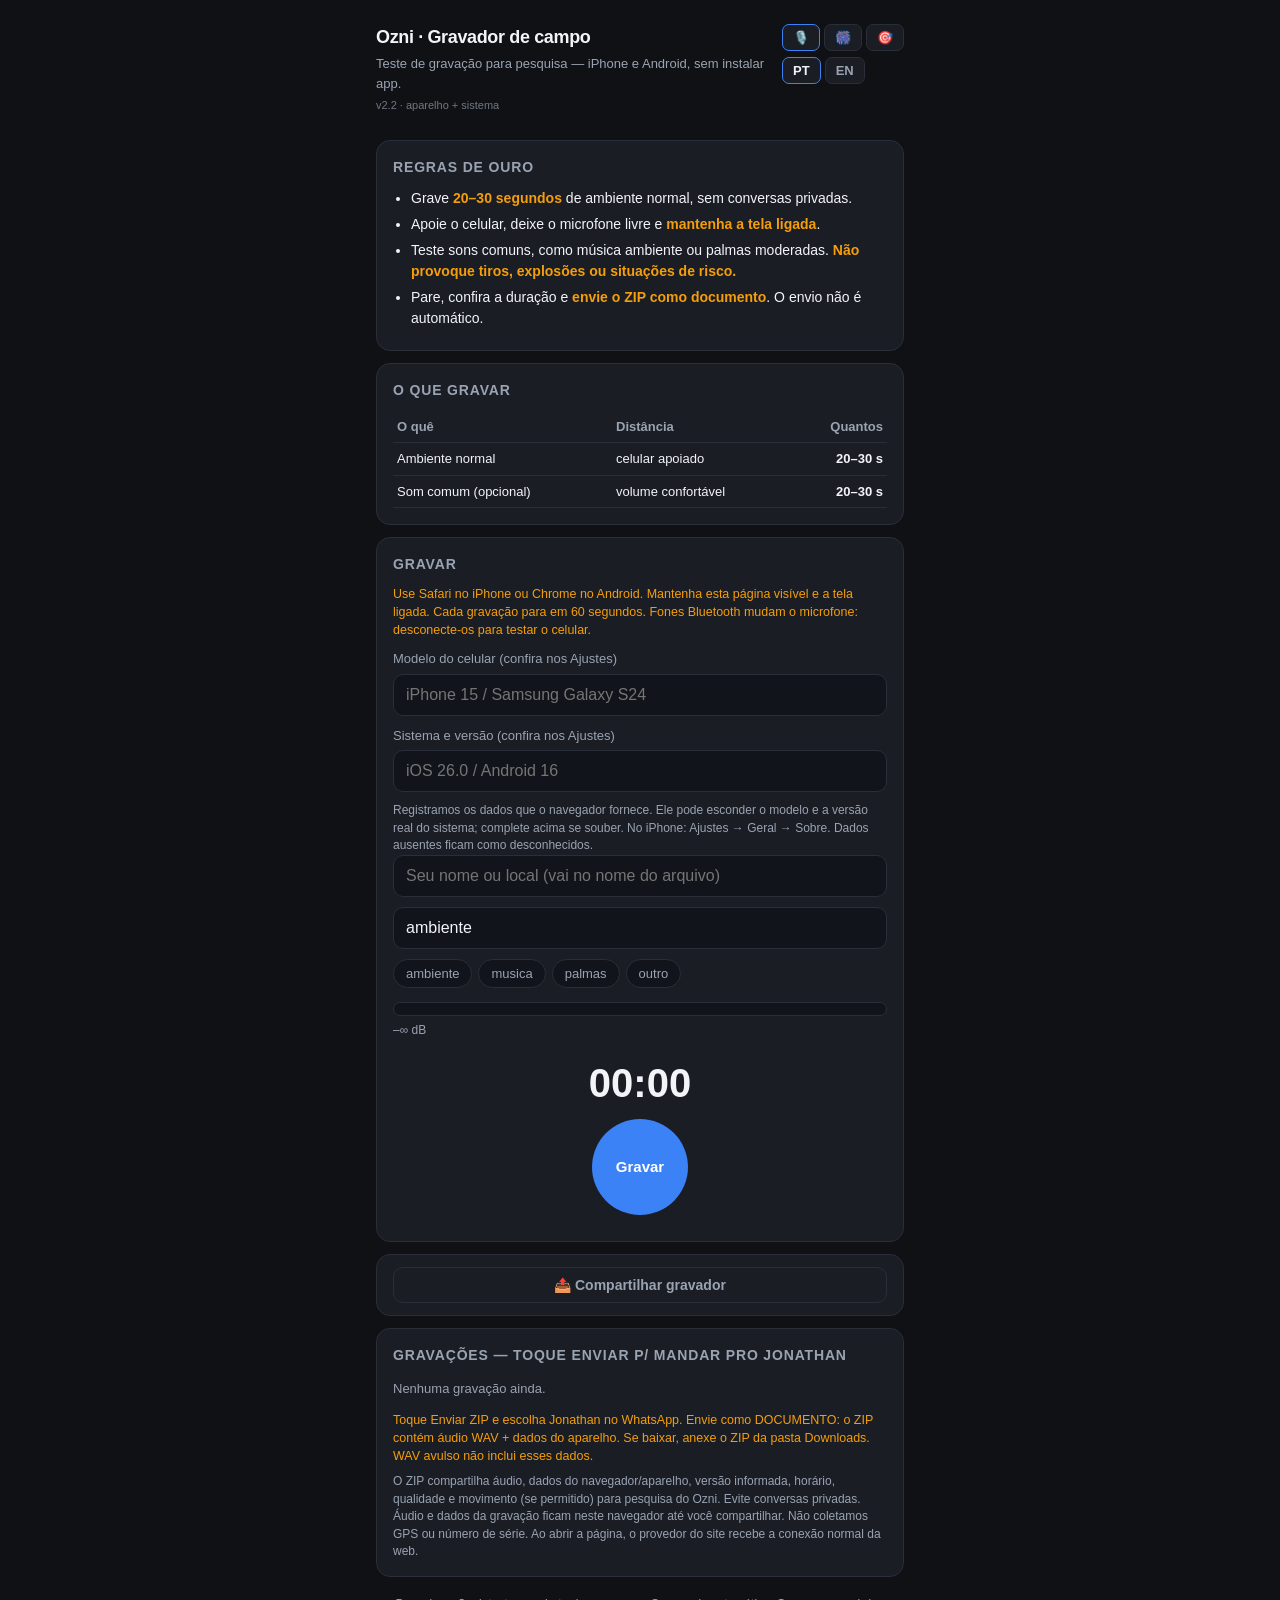
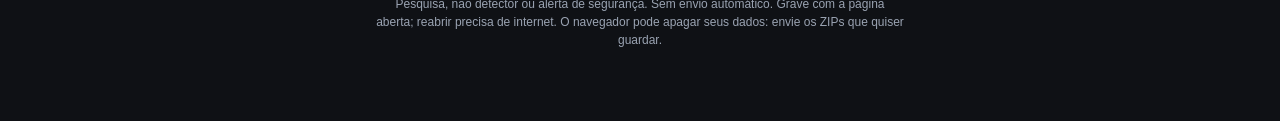
==== commit 01824a56: "Recorder v2.2: preserve capture and share device metadata" ====
--- a/recorder/index.html
+++ b/recorder/index.html
@@ -32,7 +32,7 @@
   th{color:var(--muted);font-weight:600}
   td.n,th.n{text-align:right;font-variant-numeric:tabular-nums;font-weight:600}
   .label-row{display:flex;gap:8px;margin-bottom:10px}
-  .label-row input{flex:1;background:#11141a;border:1px solid var(--line);color:var(--ink);
+  .label-row input{flex:1;min-width:0;width:100%;background:#11141a;border:1px solid var(--line);color:var(--ink);
     border-radius:10px;padding:11px 12px;font-size:16px}
   .chips{display:flex;flex-wrap:wrap;gap:6px;margin-bottom:14px}
   .chips button{background:#11141a;border:1px solid var(--line);color:var(--muted);
@@ -50,7 +50,7 @@
   .recbtn.rec{background:var(--danger)}
   .err{color:var(--danger);font-size:13px;margin-top:10px;text-align:center}
   .rec{display:flex;align-items:center;gap:10px;padding:10px 0;border-bottom:1px solid var(--line);flex-wrap:wrap}
-  .rec .nm{flex:1;font-size:13px;word-break:break-all}
+  .rec .nm{flex:1 0 100%;min-width:0;font-size:13px;overflow-wrap:anywhere}
   .rec .du{color:var(--muted);font-size:12px;font-variant-numeric:tabular-nums}
   .rec button{background:var(--accent);border:none;color:#fff;border-radius:8px;padding:8px 12px;font-size:13px;font-weight:600;cursor:pointer}
   .rec button.sec{background:transparent;border:1px solid var(--line);color:var(--muted);padding:7px 10px}
@@ -64,6 +64,8 @@
   .rec button.sec.nudge{border-color:var(--amber);color:var(--amber);animation:ozniPulse 0.9s ease-in-out 3}
   @keyframes ozniPulse{0%,100%{box-shadow:0 0 0 0 rgba(240,180,60,0)}50%{box-shadow:0 0 0 4px rgba(240,180,60,.35)}}
   .consent{color:var(--muted);font-size:12px;margin:8px 0 0;line-height:1.45}
+  .field-label{display:block;font-size:13px;margin:10px 0 5px;color:var(--muted)}
+  button:disabled{opacity:.55;cursor:wait}
   /* Per-take quality verdict — thresholds identical to spike/analysis/recording_quality.py, so a
      take the recorder calls good is a take the analysis pipeline also accepts. */
   .qbadge{font-size:11px;font-weight:700;border-radius:6px;padding:3px 7px;white-space:nowrap}
@@ -85,6 +87,7 @@
     </div>
     <div class="toggles">
       <div class="seg" id="modeseg">
+        <button data-mode="teste" onclick="setMode('teste')" aria-label="Teste / Test">🎙️</button>
         <button data-mode="fogos" onclick="setMode('fogos')">🎆</button>
         <button data-mode="tiro" onclick="setMode('tiro')">🎯</button>
       </div>
@@ -100,6 +103,12 @@
 
   <div class="card">
     <h2 id="h-rec"></h2>
+    <p class="note" id="capture-help"></p>
+    <label class="field-label" for="device-model" id="model-label"></label>
+    <div class="label-row"><input id="device-model" maxlength="80" autocorrect="off" spellcheck="false" placeholder="iPhone 15 / Samsung Galaxy S24"></div>
+    <label class="field-label" for="device-os" id="os-label"></label>
+    <div class="label-row"><input id="device-os" maxlength="80" autocorrect="off" spellcheck="false" placeholder="iOS 26.0 / Android 16"></div>
+    <p class="consent" id="device-help"></p>
     <div class="label-row"><input id="devname" autocapitalize="words" autocorrect="off" spellcheck="false"></div>
     <div class="label-row"><input id="label" autocapitalize="off" autocorrect="off" spellcheck="false"></div>
     <div class="chips" id="chips"></div>
@@ -121,6 +130,7 @@
   <p class="foot" id="foot"></p>
 </div>
 
+<script src="metadata.js?v=2.2"></script>
 <script>
 const STR = {
   title:{pt:"Ozni · Gravador de campo", en:"Ozni · Field recorder"},
@@ -132,10 +142,23 @@
   send:{pt:"Enviar", en:"Send"}, empty:{pt:"Nenhuma gravação ainda.", en:"No recordings yet."},
   clip:{pt:"CLIPOU — afaste o celular", en:"CLIPPED — move phone back"},
   peak:{pt:"pico", en:"peak"},
-  sendnote:{pt:"Toque Enviar, mande o .zip no WhatsApp (vai como documento, sem perder qualidade), quem recebe descompacta pra pegar o .wav. Use WAV só pra AirDrop ou e-mail.",
-            en:"Tap Send, send the .zip in WhatsApp (goes as a document, no quality loss), the recipient unzips to get the .wav. Use WAV only for AirDrop or email."},
+  sendnote:{pt:"Toque Enviar ZIP e escolha Jonathan no WhatsApp. Envie como DOCUMENTO: o ZIP contém áudio WAV + dados do aparelho. Se baixar, anexe o ZIP da pasta Downloads. WAV avulso não inclui esses dados.",
+            en:"Tap Send ZIP and choose Jonathan in WhatsApp. Send as a DOCUMENT: the ZIP contains WAV audio + device details. If downloaded, attach the ZIP from Downloads. A standalone WAV does not include these details."},
   wav:{pt:"WAV", en:"WAV"},
-  zipFallback:{pt:"📤 Enviar pro Jonathan", en:"📤 Send to Jonathan"},
+  zipFallback:{pt:"📤 Enviar ZIP", en:"📤 Send ZIP"},
+  zipPreparing:{pt:"Preparando ZIP…", en:"Preparing ZIP…"},
+  zipPrepare:{pt:"Preparar ZIP", en:"Prepare ZIP"},
+  zipError:{pt:"Não deu para preparar o ZIP. Tente de novo ou salve o WAV.", en:"Could not prepare the ZIP. Try again or save the WAV."},
+  downloaded:{pt:"ZIP baixado. Anexe o arquivo como documento no WhatsApp e envie para Jonathan.", en:"ZIP downloaded. Attach the file as a document in WhatsApp and send it to Jonathan."},
+  delete:{pt:"Apagar", en:"Delete"},
+  deleteConfirm:{pt:"Apagar esta gravação deste navegador? Confira se você já enviou ou salvou o ZIP.", en:"Delete this recording from this browser? Check that you have already sent or saved the ZIP."},
+  temporary:{pt:"Só nesta aba: o navegador não salvou esta gravação. Envie o ZIP antes de fechar.", en:"Only in this tab: the browser did not save this recording. Send the ZIP before closing."},
+  recoveredTake:{pt:"Gravação recuperada: o final pode estar faltando. Qualidade e movimento não foram recuperados; confira o áudio.", en:"Recovered recording: the end may be missing. Quality and motion were not recovered; check the audio."},
+  interruptedTake:{pt:"Gravação interrompida. O arquivo contém apenas o áudio capturado; confira antes de enviar.", en:"Recording interrupted. The file contains only captured audio; check before sharing."},
+  captureHelp:{pt:"Use Safari no iPhone ou Chrome no Android. Mantenha esta página visível e a tela ligada. Cada gravação para em 60 segundos. Fones Bluetooth mudam o microfone: desconecte-os para testar o celular.", en:"Use Safari on iPhone or Chrome on Android. Keep this page visible and the screen on. Each recording stops at 60 seconds. Bluetooth headsets change the microphone: disconnect them to test the phone."},
+  modelLabel:{pt:"Modelo do celular (confira nos Ajustes)", en:"Phone model (check Settings)"},
+  osLabel:{pt:"Sistema e versão (confira nos Ajustes)", en:"OS and version (check Settings)"},
+  deviceHelp:{pt:"Registramos os dados que o navegador fornece. Ele pode esconder o modelo e a versão real do sistema; complete acima se souber. No iPhone: Ajustes → Geral → Sobre. Dados ausentes ficam como desconhecidos.", en:"We record the details the browser provides. It may hide the model and actual OS version; complete these fields if known. On iPhone: Settings → General → About. Missing details remain unknown."},
   uploadIdle:   {pt:"☁️ Enviar pra análise",                           en:"☁️ Send for analysis"},
   uploadSending:{pt:"Enviando…",                                        en:"Sending…"},
   uploadDone:   {pt:"✅ Enviado!",                                      en:"✅ Sent!"},
@@ -145,34 +168,34 @@
   uploadRetryNudge:{pt:"A gravação está salva no celular. Toque de novo, ou mande o 📦 Zip pelo WhatsApp (vai como documento).",
                     en:"The recording is saved on your phone. Tap again, or send the 📦 Zip on WhatsApp (as a document)."},
   uploadOffline:{pt:"📡 Sem internet — conecte e toque de novo",         en:"📡 No internet — connect and tap again"},
-  consent:      {pt:"Ao tocar Enviar, sua gravação vai pro Ozni pra pesquisa. Nada sai do celular até você enviar.",
-                 en:"When you tap Send, your recording goes to Ozni for research. Nothing leaves your phone until you send it."},
+  consent:      {pt:"O ZIP compartilha áudio, dados do navegador/aparelho, versão informada, horário, qualidade e movimento (se permitido) para pesquisa do Ozni. Evite conversas privadas. Áudio e dados da gravação ficam neste navegador até você compartilhar. Não coletamos GPS ou número de série. Ao abrir a página, o provedor do site recebe a conexão normal da web.",
+                 en:"The ZIP shares audio, browser/device details, reported OS version, time, quality and motion (if allowed) for Ozni research. Avoid private conversations. Recording data stays in this browser until you share it. We do not collect GPS or serial numbers. Opening the page makes a normal web connection to the site host."},
   accel:    {pt:"📈 accel", en:"📈 accel"},
   accelNote:{pt:"📈 = dados do acelerômetro desta gravação (teste do filtro de vibração).", en:"📈 = accelerometer data for this clip (vibration-gate test)."},
   shareApp:{pt:"📤 Compartilhar gravador", en:"📤 Share recorder"},
-  invite:{pt:"Grave fogos ou tiros pra pesquisa do Ozni, abra o link e toque Gravar.", en:"Record fireworks or gunshots for Ozni research, open the link and tap Record."},
+  invite:{pt:"Me ajuda a testar o gravador do Ozni? Abra no Safari (iPhone) ou Chrome (Android), informe modelo e sistema, grave 20–30 s de som ambiente e envie o ZIP como documento. É pesquisa, não um detector de segurança.", en:"Help me test the Ozni recorder? Open in Safari (iPhone) or Chrome (Android), enter model and OS, record 20–30 seconds of ambient sound, and send the ZIP as a document. This is research, not a safety detector."},
   inviteTitle:{pt:"Gravador de campo Ozni", en:"Ozni field recorder"},
   linkCopied:{pt:"✅ Link copiado", en:"✅ Link copied"},
   micblock:{pt:"Microfone bloqueado: ", en:"Mic blocked: "},
   stall:{pt:"⚠️ Microfone travou — a tela apagou? A captura parou.", en:"⚠️ Mic stalled — did the screen sleep? Capture stopped."},
   keepawake:{pt:"⚠️ Mantenha a tela ligada (desative o bloqueio automático) — em captura longa, a tela apagada interrompe a gravação.", en:"⚠️ Keep the screen on (disable auto-lock) — on a long capture, a sleeping screen stops the recording."},
   recovered:{pt:"✅ {n} gravação(ões) recuperada(s) de uma sessão interrompida — toque Enviar.", en:"✅ Recovered {n} recording(s) from an interrupted session — tap Send."},
-  accelOff:{pt:"📈 Acelerômetro desligado — ative Movimento e Orientação nos Ajustes do Safari/Arc.", en:"📈 Accelerometer off — enable Motion & Orientation Access in Safari/Arc settings."},
+  accelOff:{pt:"Movimento indisponível. A gravação de áudio continua normalmente.", en:"Motion unavailable. Audio recording continues normally."},
   devname:{pt:"Seu nome ou local (vai no nome do arquivo)", en:"Your name or place (goes in the file name)"},
   nudge:{pt:"💡 Preencha \"seu nome ou local\" lá em cima — ajuda muito! (ou toque Enviar de novo pra enviar assim mesmo)", en:"💡 Fill in \"your name or place\" above — it really helps! (or tap Send again to send anyway)"},
   quota:{pt:"⚠️ Armazenamento cheio — toque Enviar e apague gravações.", en:"⚠️ Storage full — Send then delete recordings."},
-  foot:{pt:"Tudo fica no seu celular. Nada é enviado sozinho. Funciona offline depois de abrir.",
-        en:"Everything stays on your phone. Nothing is sent automatically. Works offline once loaded."},
+  foot:{pt:"Pesquisa, não detector ou alerta de segurança. Sem envio automático. Grave com a página aberta; reabrir precisa de internet. O navegador pode apagar seus dados: envie os ZIPs que quiser guardar.",
+        en:"Research, not a detector or safety alert. No automatic upload. Record with the page open; reopening needs internet. Browser storage can be cleared: send the ZIPs you want to keep."},
   cols:{pt:["O quê","Distância","Quantos"], en:["What","Distance","How many"]},
   // ---- per-take recording-quality gate (mirrors spike/analysis/recording_quality.py) ----
   warnClip:{pt:"⚠️ ESTOUROU o microfone — AFASTE o celular agora. Esta gravação não serve pra pesquisa.",
             en:"⚠️ MIC CLIPPED — MOVE THE PHONE BACK now. This take is not usable for research."},
   warnQuiet:{pt:"⚠️ Quase sem som — o microfone está tapado? Confira antes de continuar.",
              en:"⚠️ Almost no sound — is the mic covered? Check before continuing."},
-  qOk:{pt:"✅ boa", en:"✅ good"},
+  qOk:{pt:"✓ nível OK", en:"✓ level OK"},
   qClipped:{pt:"❌ estourou", en:"❌ clipped"},
   qSilent:{pt:"❌ muda", en:"❌ silent"},
-  qOkTip:{pt:"Serve pra pesquisa. Pico {pk}%.", en:"Usable for research. Peak {pk}%."},
+  qOkTip:{pt:"Pico {pk}%. Esta checagem de nível não garante fidelidade ou detecção.", en:"Peak {pk}%. This level check does not guarantee fidelity or detection."},
   qClippedTip:{pt:"{frac}% dos trechos estourados — o pico ficou achatado e o tiro perde a forma. Afaste o celular (ou baixe o volume de entrada) e grave de novo.",
                en:"{frac}% of samples clipped — the peak is flattened and the shot loses its shape. Move the phone back (or lower input gain) and re-record."},
   qSilentTip:{pt:"Praticamente sem sinal (pico {pk}%). Microfone tapado, ou a gravação não pegou o evento. Regrave.",
@@ -210,6 +233,20 @@
   box.textContent = (q.verdict==="silent" ? tt(STR.warnQuiet) : tt(STR.warnClip)) + " " + t.tip;
 }
 const MODES = {
+  teste:{
+    sub:{pt:"Teste de gravação para pesquisa — iPhone e Android, sem instalar app.", en:"Research recording test — iPhone and Android, no app installation."},
+    rules:[
+      {pt:"Grave <b>20–30 segundos</b> de ambiente normal, sem conversas privadas.", en:"Record <b>20–30 seconds</b> of normal surroundings, without private conversations."},
+      {pt:"Apoie o celular, deixe o microfone livre e <b>mantenha a tela ligada</b>.", en:"Rest the phone on a surface, keep the microphone clear and <b>keep the screen on</b>."},
+      {pt:"Teste sons comuns, como música ambiente ou palmas moderadas. <b>Não provoque tiros, explosões ou situações de risco.</b>", en:"Test ordinary sounds such as background music or moderate claps. <b>Do not create gunfire, explosions or risky situations.</b>"},
+      {pt:"Pare, confira a duração e <b>envie o ZIP como documento</b>. O envio não é automático.", en:"Stop, check the duration and <b>send the ZIP as a document</b>. Sending is not automatic."},
+    ],
+    chips:["ambiente","musica","palmas","outro"], label0:"ambiente",
+    plan:[
+      {w:{pt:"Ambiente normal",en:"Normal surroundings"},d:{pt:"celular apoiado",en:"phone resting"},n:"20–30 s"},
+      {w:{pt:"Som comum (opcional)",en:"Ordinary sound (optional)"},d:{pt:"volume confortável",en:"comfortable volume"},n:"20–30 s"},
+    ],
+  },
   fogos:{
     sub:{pt:"Gravando FOGOS (bombas, rojões) p/ ver se o celular separa fogos de tiro.",
          en:"Recording FIREWORKS (bombas, rockets) to test if a phone tells them from gunfire."},
@@ -266,7 +303,7 @@
   },
 };
 
-const VERSION = "v2.1 · qualidade";   // bump on every recorder change; shown at top so a stale cache is obvious
+const VERSION = "v2.2 · aparelho + sistema";   // bump on every recorder change; shown at top so a stale cache is obvious
 
 // ---- Supabase upload config (replace placeholders to enable; keep placeholders to deploy safe) ----
 // UNCONFIGURED BUILD: placeholder url does not match ^https:// → UPLOAD_ENABLED = false →
@@ -286,7 +323,7 @@
   bucket:  "field-recordings"
 };
 const UPLOAD_ENABLED = /^https:\/\//.test(UPLOAD.url);   // pure regex on a string — safe at top level
-let state = {lang:"pt", mode:"fogos"};
+let state = {lang:"pt", mode:"teste"};
 const tt = (o)=> (o && typeof o==="object") ? o[state.lang] : o;
 const el = (id)=> document.getElementById(id);
 
@@ -309,6 +346,12 @@
   el("sharelink").textContent = tt(STR.shareApp);
   el("clipwarn").textContent = tt(STR.clip);
   el("devname").placeholder = tt(STR.devname);
+  el("devname").setAttribute?.("aria-label", tt(STR.devname));
+  el("label").setAttribute?.("aria-label", state.lang==="pt" ? "Descrição do som" : "Sound description");
+  el("capture-help").textContent = tt(STR.captureHelp);
+  el("model-label").textContent = tt(STR.modelLabel);
+  el("os-label").textContent = tt(STR.osLabel);
+  el("device-help").textContent = tt(STR.deviceHelp);
 
   el("rules").innerHTML = "";
   m.rules.forEach(r=>{ const li=document.createElement("li"); li.innerHTML = tt(r); el("rules").appendChild(li); });
@@ -350,225 +393,349 @@
 
 // ---- lazy IndexedDB (guarded: never accessed at top level — Node verify shim has no indexedDB) ----
 const DB_NAME = "ozni-rec", DB_VER = 1;
+const CAPTURE_MAX_SECONDS = 60;
 let _dbPromise = null;
+let recorderLeaseAllowed=null, recorderLeasePromise=null;
+let initReady=false, activeStartup=null;
+function acquireRecorderLease(){
+  if(recorderLeasePromise)return recorderLeasePromise;
+  if(typeof indexedDB==="undefined"){recorderLeaseAllowed=true;return Promise.resolve(true);}
+  recorderLeasePromise=new Promise(resolve=>{
+    const denied=message=>{recorderLeaseAllowed=false;captureFailure=message;showCaptureFailure();resolve(false);};
+    if(!navigator.locks || typeof navigator.locks.request!=="function"){
+      denied(captureMessage("Este navegador não oferece gravação segura entre abas. Abra em Safari ou Chrome atualizado.",
+        "This browser cannot coordinate recording tabs. Open in an up-to-date Safari or Chrome."));return;
+    }
+    navigator.locks.request("ozni-recorder-session",{mode:"exclusive",ifAvailable:true},lock=>{
+      if(!lock){denied(captureMessage("Gravador aberto em outra aba. Feche a outra aba e recarregue esta página.",
+        "Recorder is open in another tab. Close that tab and reload this page."));return;}
+      recorderLeaseAllowed=true;resolve(true);
+      return new Promise(()=>{}); // Browser releases the lease when this document is destroyed.
+    }).catch(()=>denied(captureMessage("Não foi possível proteger esta sessão. Feche outras abas e recarregue.",
+      "Could not protect this session. Close other tabs and reload.")));
+  });
+  return recorderLeasePromise;
+}
 function dbReady(){
-  if(typeof indexedDB === "undefined") return Promise.resolve(null);   // Node shim / unsupported browser
+  if(typeof indexedDB === "undefined") return Promise.resolve(null);
   if(_dbPromise) return _dbPromise;
   _dbPromise = new Promise((resolve)=>{
     let req;
-    try{ req = indexedDB.open(DB_NAME, DB_VER); }
-    catch(e){ resolve(null); return; }
+    try{ req = indexedDB.open(DB_NAME, DB_VER); }catch(e){ resolve(null); return; }
     req.onupgradeneeded = ()=>{
       const db = req.result;
-      if(!db.objectStoreNames.contains("sessions"))   db.createObjectStore("sessions",   {keyPath:"sessionId"});
-      if(!db.objectStoreNames.contains("chunks"))     db.createObjectStore("chunks",     {keyPath:["sessionId","seq"]});
+      if(!db.objectStoreNames.contains("sessions")) db.createObjectStore("sessions", {keyPath:"sessionId"});
+      if(!db.objectStoreNames.contains("chunks")) db.createObjectStore("chunks", {keyPath:["sessionId","seq"]});
       if(!db.objectStoreNames.contains("recordings")) db.createObjectStore("recordings", {keyPath:"id"});
     };
-    req.onsuccess = ()=> resolve(req.result);
-    req.onerror   = ()=>{ resolve(null); };   // degrade gracefully — never throw out of here
+    req.onsuccess = ()=>{ req.result.onversionchange=()=>{ req.result.close(); _dbPromise=null; }; resolve(req.result); };
+    req.onerror = ()=>resolve(null);
+    req.onblocked = ()=>resolve(null);
   });
   return _dbPromise;
 }
-// Promise-wrap a single IDB request; resolves on success, rejects on error (caller try/catch handles quota).
 function idbReq(req){ return new Promise((res,rej)=>{ req.onsuccess=()=>res(req.result); req.onerror=()=>rej(req.error); }); }
-
+// A request's success is NOT a transaction commit. Cleanup only follows oncomplete.
+function idbCommit(db, stores, write){
+  return new Promise((resolve,reject)=>{
+    let tx;
+    try{
+      tx=db.transaction(stores,"readwrite");
+      tx.oncomplete=()=>resolve();
+      tx.onabort=()=>reject(tx.error || new Error("Storage transaction aborted"));
+      tx.onerror=()=>{}; // onabort is the terminal result; never swallow an aborted write.
+      write(tx);
+    }catch(e){ try{ if(tx) tx.abort(); }catch(_){} reject(e); }
+  });
+}
+function sessionRange(sid){ return IDBKeyRange.bound([sid,-Infinity],[sid,Infinity]); }
+function finalizeSession(db, session, rec){
+  // All three changes commit together or roll back together, including quota errors.
+  return idbCommit(db,["recordings","sessions","chunks"],tx=>{
+    tx.objectStore("recordings").put(rec);
+    tx.objectStore("sessions").delete(session.sessionId);
+    tx.objectStore("chunks").delete(sessionRange(session.sessionId));
+  });
+}
 function f32ToI16(f32){ const out=new Int16Array(f32.length);
   for(let i=0;i<f32.length;i++){ let s=Math.max(-1,Math.min(1,f32[i])); out[i]= s<0 ? s*0x8000 : s*0x7FFF; } return out; }
 
-// ---- durable session state ----
+// Every take is capped at 60s. Keep that bounded PCM copy until finalization so a failed
+// write never destroys the only copy. Committed chunks also survive a tab/process kill.
 let sessionId="", chunkSeq=0, pendingI16=[], pendingLen=0, memChunks=[];
-
+let chunkWrites=Promise.resolve(), activeSession=null, captureBusy=false, captureFailure="";
+let stopPromise=null;
+function captureMessage(pt,en){ return state.lang==="pt" ? pt : en; }
+function showCaptureFailure(){
+  el("err").textContent=captureFailure;
+}
+function handleIdbError(e){
+  captureFailure=captureMessage(
+    "⚠️ Falha ao salvar no navegador. A gravação parou. Envie ou baixe o arquivo antes de fechar esta página.",
+    "⚠️ Browser storage failed. Recording stopped. Share or download the file before closing this page.");
+  showCaptureFailure();
+  if(recording) void stop("storage_failure");
+}
 function flushPending(){
-  if(pendingLen===0) return;
-  let merged=new Int16Array(pendingLen), o=0;
-  for(const c of pendingI16){ merged.set(c,o); o+=c.length; }
+  if(pendingLen===0) return chunkWrites;
+  const merged=new Int16Array(pendingLen); let offset=0;
+  for(const c of pendingI16){ merged.set(c,offset); offset+=c.length; }
   pendingI16=[]; pendingLen=0;
-  const seq=chunkSeq++; const sid=sessionId;
-  dbReady().then(db=>{ if(!db){ memChunks.push({seq, buf:merged}); return; }   // no IDB -> retain in memory so stop() can still build the full clip
-    try{
-      const tx=db.transaction("chunks","readwrite");
-      tx.objectStore("chunks").put({sessionId:sid, seq, buf:merged});
-      tx.onerror=()=>handleIdbError(tx.error);   // quota etc.
-    }catch(e){ handleIdbError(e); }
-  });
-}
-
-function handleIdbError(e){
-  if(e && (e.name==="QuotaExceededError" || (e.message||"").indexOf("quota")>=0)){
-    el("err").textContent = tt(STR.quota);   // bilingual; prior data intact; recording continues
-  }
-  // any other IDB error: stay silent in UI (best-effort durability) — do NOT throw out of the audio path
-}
-
-// ---- WAV assembler from Int16 chunks (byte-equivalent to encodeWAV) ----
+  const chunk={sessionId,seq:chunkSeq++,buf:merged};
+  memChunks.push(chunk);
+  chunkWrites=chunkWrites.then(async()=>{
+    const db=await dbReady(); if(!db) return;
+    await idbCommit(db,"chunks",tx=>tx.objectStore("chunks").put(chunk));
+  }).catch(handleIdbError);
+  return chunkWrites;
+}
 function wavHeader(numSamples, rate){
   const buf=new ArrayBuffer(44), v=new DataView(buf);
-  const ws=(off,s)=>{ for(let i=0;i<s.length;i++) v.setUint8(off+i, s.charCodeAt(i)); };
+  const ws=(off,s)=>{ for(let i=0;i<s.length;i++) v.setUint8(off+i,s.charCodeAt(i)); };
   ws(0,"RIFF"); v.setUint32(4,36+numSamples*2,true); ws(8,"WAVE"); ws(12,"fmt ");
   v.setUint32(16,16,true); v.setUint16(20,1,true); v.setUint16(22,1,true);
   v.setUint32(24,rate,true); v.setUint32(28,rate*2,true); v.setUint16(32,2,true); v.setUint16(34,16,true);
-  ws(36,"data"); v.setUint32(40,numSamples*2,true);
-  return buf;   // ArrayBuffer
-}
-// Assemble a WAV Blob from chunk records (each {seq, buf:Int16Array}) sorted by seq.
+  ws(36,"data"); v.setUint32(40,numSamples*2,true); return buf;
+}
 function chunksToWavBlob(chunkRecs, rate){
   chunkRecs.sort((a,b)=>a.seq-b.seq);
-  let total=0; for(const c of chunkRecs) total += c.buf.length;
-  const parts=[wavHeader(total, rate)];
-  for(const c of chunkRecs) parts.push(c.buf.buffer);   // Int16 little-endian == WAV PCM byte order
-  return { blob:new Blob(parts,{type:"audio/wav"}), samples:total };
-}
-// Read all chunks for a session (returns []).
-async function readChunks(db, sid){
-  return new Promise((resolve)=>{ const out=[];
+  const samples=chunkRecs.reduce((n,c)=>n+c.buf.length,0);
+  // Typed-array views preserve byteOffset/byteLength; .buffer could include unrelated samples.
+  return {blob:new Blob([wavHeader(samples,rate),...chunkRecs.map(c=>c.buf)],{type:"audio/wav"}),samples};
+}
+async function readChunks(db,sid){
+  const chunks=await idbReq(db.transaction("chunks","readonly").objectStore("chunks").getAll(sessionRange(sid)));
+  return chunks.sort((a,b)=>a.seq-b.seq);
+}
+async function deleteSessionChunks(db,sid){
+  await idbCommit(db,"chunks",tx=>tx.objectStore("chunks").delete(sessionRange(sid)));
+}
+async function acquireWakeLock(){
+  if(!('wakeLock' in navigator)){ if(!captureFailure) el("err").textContent=tt(STR.keepawake); return; }
+  if(wakeLock&&!wakeLock.released)return;
+  const lockSession=sessionId;
+  try{
+    const lock=await navigator.wakeLock.request('screen');
+    if(recording&&sessionId===lockSession) wakeLock=lock; else await lock.release();
+  }catch(e){ if(recording && !captureFailure) el("err").textContent=tt(STR.keepawake); }
+}
+function setRecUI(){
+  el("recbtn").textContent=(!initReady || captureBusy) ? captureMessage("Aguarde…","Please wait…") : recording ? tt(STR.stop) : tt(STR.rec);
+  el("recbtn").disabled=!initReady || captureBusy || recorderLeaseAllowed===false;
+  el("recbtn").classList.toggle("rec",recording);
+}
+function toggle(){ if(captureBusy) return; return recording ? stop() : start(); }
+function safeCaptureLabel(value){
+  return String(value||"rec").normalize("NFD").replace(/[\u0300-\u036f]/g,"")
+    .replace(/[^a-zA-Z0-9._-]+/g,"-").slice(0,80)||"rec";
+}
+function stopMediaStream(value){
+  if(!value)return;
+  for(const track of value.getTracks()){
+    track.onended=null;track.onmute=null;
+    try{track.stop();}catch(e){}
+  }
+}
+function waitForStartup(promise,milliseconds,message,attempt){
+  const result=new Promise((resolve,reject)=>{
+    let settled=false;
+    const finish=(callback,value)=>{
+      if(settled)return;settled=true;clearTimeout(timer);attempt.cancellers.delete(cancel);callback(value);
+    };
+    const cancel=()=>finish(reject,new Error(captureMessage("Inicialização interrompida. Toque Gravar para tentar novamente.",
+      "Startup interrupted. Tap Record to retry.")));
+    const timer=setTimeout(()=>finish(reject,new Error(message)),milliseconds);
+    attempt.cancellers.add(cancel);
+    Promise.resolve(promise).then(value=>finish(resolve,value),error=>finish(reject,error));
+  });
+  // Attach immediately: a later synchronous API exception must not orphan this rejection.
+  result.catch(()=>{});
+  return result;
+}
+function abandonStartup(attempt){
+  if(!attempt)return;attempt.abandoned=true;
+  for(const cancel of [...attempt.cancellers])cancel();
+}
+function bindLifecycleEvents(){
+  if(visHandlerBound || typeof window.addEventListener!=="function")return;
+  visHandlerBound=true;
+  const interrupt=()=>{
+    if(recording)void stop('page_hidden');
+    else if(activeStartup)abandonStartup(activeStartup);
+  };
+  document.addEventListener('visibilitychange',()=>{
+    if(document.visibilityState==='hidden')interrupt();
+    else if(recording&&document.visibilityState==='visible')acquireWakeLock();
+  });
+  window.addEventListener('pagehide',interrupt);
+  window.addEventListener('pageshow',event=>{
+    if(event.persisted){
+      recorderLeaseAllowed=false;
+      if(activeStartup)abandonStartup(activeStartup);
+      captureFailure=captureMessage("Sessão restaurada. Envie gravações pendentes e recarregue antes de gravar novamente.",
+        "Session restored. Share pending recordings and reload before recording again.");
+      showCaptureFailure();setRecUI();
+    }
+  });
+}
+async function releaseCaptureResources(){
+  clearInterval(timerId); timerId=null;
+  try{ if(_accelHandler) window.removeEventListener("devicemotion",_accelHandler); }catch(e){}
+  _accelHandler=null;
+  if(processor) processor.onaudioprocess=null;
+  for(const node of [processor,source,zero]){ try{ if(node) node.disconnect(); }catch(e){} }
+  stopMediaStream(stream);
+  const closingContext=ctx;
+  ctx=null;stream=null;processor=null;source=null;zero=null;
+  if(closingContext){
+    closingContext.onstatechange=null;
+    let timer;
     try{
-      const store=db.transaction("chunks","readonly").objectStore("chunks");
-      const range=IDBKeyRange.bound([sid,-Infinity],[sid,Infinity]);
-      const req=store.openCursor(range);
-      req.onsuccess=()=>{ const cur=req.result; if(cur){ out.push(cur.value); cur.continue(); } else resolve(out); };
-      req.onerror=()=>resolve(out);
-    }catch(e){ resolve(out); }
-  });
-}
-async function deleteSessionChunks(db, sid){
-  return new Promise((resolve)=>{ try{
-    const store=db.transaction("chunks","readwrite").objectStore("chunks");
-    const range=IDBKeyRange.bound([sid,-Infinity],[sid,Infinity]);
-    const req=store.openCursor(range);
-    req.onsuccess=()=>{ const cur=req.result; if(cur){ cur.delete(); cur.continue(); } else resolve(); };
-    req.onerror=()=>resolve();
-  }catch(e){ resolve(); } });
-}
-
-async function acquireWakeLock(){
-  if(!('wakeLock' in navigator)){ el("err").textContent = tt(STR.keepawake); return; }
-  try{ wakeLock = await navigator.wakeLock.request('screen'); }
-  catch(e){ /* request() can reject if the doc isn't focused — non-fatal, keep recording */ }
-}
-
-function setRecUI(){
-  el("recbtn").textContent = recording ? tt(STR.stop) : tt(STR.rec);
-  el("recbtn").classList.toggle("rec", recording);
-}
-function toggle(){ recording ? stop() : start(); }
-
+      await Promise.race([Promise.resolve(closingContext.close()).catch(()=>{}),
+        new Promise(resolve=>{timer=setTimeout(resolve,1000);})]);
+    }catch(e){}finally{clearTimeout(timer);}
+  }
+}
 async function start(){
-  el("err").textContent="";
+  if(!initReady || recording || captureBusy) return;
+  captureBusy=true;setRecUI();
+  const attempt={abandoned:false,cancellers:new Set(),stream:null};
+  activeStartup=attempt;
   try{
-    stream = await navigator.mediaDevices.getUserMedia({ audio:{
-      echoCancellation:false, noiseSuppression:false, autoGainControl:false, channelCount:1 }});
-  }catch(e){ el("err").textContent = tt(STR.micblock)+e.message; return; }
-  ctx = new (window.AudioContext||window.webkitAudioContext)();
-  if(ctx.state==="suspended") await ctx.resume();
-  recRate = ctx.sampleRate;
-  source = ctx.createMediaStreamSource(stream);
-  processor = ctx.createScriptProcessor(4096,1,1);
-  zero = ctx.createGain(); zero.gain.value = 0;
-  sessionPeak=0; capturedSamples=0; lastAudioMs=Date.now();
-  clipSamples=0; takeWarned=false;
-  el("takewarn").className="takewarn"; el("takewarn").textContent="";
-  const label=(el("label").value||"rec").replace(/\s+/g,"-");
-  sessionId = String(Date.now())+"_"+label;
-  chunkSeq=0; pendingI16=[]; pendingLen=0; memChunks=[];
-  dbReady().then(db=>{ if(!db) return;
-    try{ db.transaction("sessions","readwrite").objectStore("sessions")
-          .put({sessionId, rate:recRate, label, ts:Date.now(), done:false}); }catch(e){}
-  });
-  processor.onaudioprocess = (e)=>{
-    const inp = e.inputBuffer.getChannelData(0);
-    const i16 = f32ToI16(inp);
-    pendingI16.push(i16); pendingLen += i16.length;
-    capturedSamples += inp.length; lastAudioMs = Date.now();
-    if(pendingLen >= recRate){ flushPending(); }   // ~1s of audio -> persist a chunk
-    if(el("err").textContent) el("err").textContent="";
-    // Track peak, RMS and — critically — the FRACTION of saturated samples. Peak alone can't
-    // distinguish "one sample kissed full scale" from "the muzzle blast was flat-topped for 20 ms",
-    // and it is the fraction that decides whether the take is analysable.
-    let pk=0,sum=0,clipped=0;
-    for(let i=0;i<inp.length;i++){ const v=Math.abs(inp[i]); if(v>pk)pk=v; if(v>=0.99)clipped++; sum+=inp[i]*inp[i]; }
-    const rms=Math.sqrt(sum/inp.length); if(pk>sessionPeak)sessionPeak=pk;
-    clipSamples += clipped;
-    if(clipped>0 && !takeWarned){
-      takeWarned=true;
-      el("takewarn").className="takewarn on";
-      el("takewarn").textContent=tt(STR.warnClip);
-    }
-    const db = rms>1e-6 ? Math.round(20*Math.log10(rms)) : -120;
-    el("meterbar").style.width = Math.min(100,Math.max(0,(db+60)/60*100))+"%";
-    el("meter").classList.toggle("clip", pk>=0.99);
-    el("db").textContent = (db<=-120?"–∞":db)+" dB";
-    el("pk").textContent = tt(STR.peak)+" "+Math.round(Math.min(1,sessionPeak)*100)+"%";
-  };
-  source.connect(processor); processor.connect(zero); zero.connect(ctx.destination);
-  recording=true; startMs=Date.now(); setRecUI();
-  // Start accelerometer logging (ADDITIVE, non-fatal; requestPermission valid here on user gesture)
-  accelSamples = []; accelOK = false; el("accelnote").textContent = "";
-  try{
-    if(typeof DeviceMotionEvent !== "undefined" && typeof DeviceMotionEvent.requestPermission === "function"){
-      try{ await DeviceMotionEvent.requestPermission(); }catch(e){ /* user declined / non-secure ctx — keep recording without accel */ }
-    }
-    if(typeof window !== "undefined" && window.addEventListener){
-      _accelHandler = onDeviceMotion;
-      window.addEventListener("devicemotion", _accelHandler);
-    }
-  }catch(e){ /* accel is best-effort; never block audio capture */ }
-  setTimeout(()=>{ if(recording && !accelOK){ el("accelnote").textContent = tt(STR.accelOff); } }, 1500);  // ~1.5s in: if no motion samples arrived, tell the user (no silent drop)
-  acquireWakeLock();
-  if(!visHandlerBound){ visHandlerBound=true; document.addEventListener('visibilitychange', ()=>{ if(document.visibilityState==='visible' && recording) acquireWakeLock(); }); }
-  ctx.onstatechange = ()=>{ if(recording && (ctx.state==='suspended'||ctx.state==='interrupted')){ ctx.resume().catch(()=>{}); } };
-  timerId=setInterval(()=>{ const s=Math.floor(capturedSamples/recRate);
-    el("timer").textContent=String(Math.floor(s/60)).padStart(2,"0")+":"+String(s%60).padStart(2,"0");
-    if(recording && Date.now()-lastAudioMs > 1500){ el("err").textContent = tt(STR.stall); }
-  },200);
-}
-
-async function stop(){
-  recording=false; clearInterval(timerId);
-  // Stop accel listener and snapshot EARLY (before async IDB work)
-  try{ if(_accelHandler && typeof window!=="undefined" && window.removeEventListener){ window.removeEventListener("devicemotion", _accelHandler); } }catch(e){}
-  _accelHandler = null;
-  const accelSnapshot = accelSamples.slice();
-  try{ processor.disconnect(); source.disconnect(); zero.disconnect(); }catch(e){}
-  stream.getTracks().forEach(t=>t.stop());
-  ctx.close();
-  flushPending();   // (a) flush final pending batch into chunks
-  setRecUI();
-  el("err").textContent=""; el("meterbar").style.width="0"; el("meter").classList.remove("clip"); el("timer").textContent="00:00";
-
-  const label=(el("label").value||"rec").replace(/\s+/g,"-");
-  const stamp=new Date().toISOString().replace(/[-:T]/g,"").slice(0,15);
-  const dev=devSlug();
-  const name=`ozni_${dev?dev+"_":""}${label}_${stamp}_${recRate}hz.wav`;
-  const sid=sessionId;
-
-  // Per-take quality verdict — computed once, carried with the recording, shown in the list.
-  // The whole point: a shooter finds out the take is unusable NOW, while they can still
-  // re-record, instead of weeks later during analysis.
-  const clipFrac = capturedSamples ? clipSamples/capturedSamples : 0;
-  const quality = { verdict: assessTake(sessionPeak, clipFrac), peak: sessionPeak, clipFrac };
-  showTakeVerdict(quality);
-
-  const db=await dbReady();
-  if(db){
+    if(recorderLeaseAllowed===false){showCaptureFailure();return;}
+    captureFailure="";el("err").textContent="";stopPromise=null;
+    const label=safeCaptureLabel(el("label").value), deviceSlug=devSlug();
+    const deviceName=getDeviceName(),mode=state.mode;
+    const model=el("device-model").value, osVersion=el("device-os").value;
+    if(typeof OzniMetadata==="undefined" || typeof OzniMetadata.collect!=="function")
+      throw new Error(captureMessage("Metadados não carregaram. Reconecte à internet e recarregue a página.","Metadata did not load. Reconnect and reload the page."));
+    const requestedConstraints={audio:{echoCancellation:false,noiseSuppression:false,autoGainControl:false,channelCount:1}};
+    // Both permission-sensitive calls happen in the original tap, before ANY await.
+    ctx=new (window.AudioContext||window.webkitAudioContext)();
+    const contextReady=waitForStartup(ctx.resume(),5000,captureMessage(
+      "O áudio não iniciou. Toque Gravar novamente com esta página aberta.",
+      "Audio did not start. Tap Record again with this page open."),attempt);
+    const microphone=Promise.resolve(navigator.mediaDevices.getUserMedia(requestedConstraints)).then(value=>{
+      if(attempt.abandoned){stopMediaStream(value);return null;}
+      attempt.stream=value;return value;
+    });
+    const microphoneReady=waitForStartup(microphone,30000,captureMessage(
+      "O microfone não respondeu. Confira a permissão e toque Gravar novamente.",
+      "The microphone did not respond. Check permission and tap Record again."),attempt);
+    const [,grantedStream]=await Promise.all([contextReady,microphoneReady]);
+    if(attempt.abandoned)throw new Error(captureMessage("Inicialização interrompida. Tente novamente.","Startup interrupted. Retry."));
+    stream=grantedStream;
+    if(ctx.state!=="running")throw new Error(captureMessage("O áudio está suspenso. Toque Gravar novamente.","Audio is suspended. Tap Record again."));
+    recRate=ctx.sampleRate;
+    sessionId=(typeof crypto!=="undefined" && crypto.randomUUID) ? crypto.randomUUID() : String(Date.now())+"_"+Math.random().toString(16).slice(2);
+    const startedAt=new Date().toISOString(),ts=Date.now();
+    const metadata=await OzniMetadata.collect({navigator,track:stream.getAudioTracks()[0],audioContextRate:recRate,
+      version:VERSION,sessionId,startedAt,model,osVersion,deviceName,mode,label,requestedConstraints:requestedConstraints.audio});
+    const stamp=startedAt.replace(/[-:T.Z]/g,"");
+    const name=`ozni_${deviceSlug?deviceSlug+"_":""}${label}_${stamp}_${recRate}hz.wav`;
+    activeSession={sessionId,rate:recRate,label,name,ts,startedAt,metadata,done:false};
+    chunkSeq=0;pendingI16=[];pendingLen=0;memChunks=[];chunkWrites=Promise.resolve();
+    const db=await dbReady();
+    if(db) await idbCommit(db,"sessions",tx=>tx.objectStore("sessions").put(activeSession));
+    else {
+      captureFailure=captureMessage("⚠️ Sem armazenamento local. Envie ou baixe antes de fechar a página.",
+        "⚠️ Local storage unavailable. Share or download before closing the page.");showCaptureFailure();
+    }
+    if(attempt.abandoned || recorderLeaseAllowed===false || document.visibilityState==="hidden")
+      throw new Error(captureMessage("Inicialização interrompida. Tente novamente com a página aberta.","Startup interrupted. Retry with the page open."));
+    source=ctx.createMediaStreamSource(stream);processor=ctx.createScriptProcessor(4096,1,1);
+    zero=ctx.createGain();zero.gain.value=0;
+    sessionPeak=0;capturedSamples=0;clipSamples=0;takeWarned=false;lastAudioMs=Date.now();
+    accelSamples=[];accelOK=false;el("accelnote").textContent="";
+    el("takewarn").className="takewarn";el("takewarn").textContent="";
+    processor.onaudioprocess=e=>{
+      if(!recording) return;
+      const input=e.inputBuffer.getChannelData(0);
+      const remaining=Math.max(0,CAPTURE_MAX_SECONDS*activeSession.rate-capturedSamples);
+      const inp=input.subarray(0,remaining);
+      if(!inp.length){ void stop("duration_limit");return; }
+      pendingI16.push(f32ToI16(inp));pendingLen+=inp.length;
+      capturedSamples+=inp.length;lastAudioMs=Date.now();
+      if(pendingLen>=activeSession.rate) flushPending();
+      let pk=0,sum=0,clipped=0;
+      for(let i=0;i<inp.length;i++){const v=Math.abs(inp[i]);if(v>pk)pk=v;if(v>=0.99)clipped++;sum+=inp[i]*inp[i];}
+      const rms=Math.sqrt(sum/inp.length);if(pk>sessionPeak)sessionPeak=pk;clipSamples+=clipped;
+      if(clipped>0&&!takeWarned){takeWarned=true;el("takewarn").className="takewarn on";el("takewarn").textContent=tt(STR.warnClip);}
+      const db=rms>1e-6?Math.round(20*Math.log10(rms)):-120;
+      el("meterbar").style.width=Math.min(100,Math.max(0,(db+60)/60*100))+"%";
+      el("meter").classList.toggle("clip",pk>=0.99);el("db").textContent=(db<=-120?"–∞":db)+" dB";
+      el("pk").textContent=tt(STR.peak)+" "+Math.round(Math.min(1,sessionPeak)*100)+"%";
+      if(capturedSamples>=CAPTURE_MAX_SECONDS*activeSession.rate) void stop("duration_limit");
+    };
+    startMs=Date.now();recording=true;captureBusy=false;setRecUI();
+    source.connect(processor);processor.connect(zero);zero.connect(ctx.destination);
+    // Motion is optional; permission failure never changes microphone capture status.
+    const thisSession=sessionId;
     try{
-      const recsForSession=await readChunks(db, sid);          // (b) read chunks back in seq order
-      const {blob, samples}=chunksToWavBlob(recsForSession, recRate);
-      const rec={ id:sid, name, blob, dur:samples/recRate, rate:recRate, done:true, ts:Date.now(), accel:accelSnapshot, quality };
-      await idbReq(db.transaction("recordings","readwrite").objectStore("recordings").put(rec));  // (c) persist finalized
-      // (d) mark session done + delete its chunks
-      try{ db.transaction("sessions","readwrite").objectStore("sessions").put({sessionId:sid, rate:recRate, label, ts:Date.now(), done:true}); }catch(e){}
-      await deleteSessionChunks(db, sid);
-      recs.unshift({blob:rec.blob, name:rec.name, dur:rec.dur, id:rec.id, uploaded:false, accel:accelSnapshot, quality});  // in-memory list mirrors persisted
-    }catch(e){ handleIdbError(e); }
-  } else {
-    // No IDB (e.g. private mode without storage): assemble from the in-memory fallback chunks
-    // that flushPending retained, so the user still gets the FULL clip (not just the last batch).
-    const {blob, samples}=chunksToWavBlob(memChunks.slice(), recRate);
-    recs.unshift({blob, name, dur: samples ? samples/recRate : capturedSamples/recRate, id:sid, uploaded:false, accel:accelSnapshot, quality});
-  }
-  renderList();   // (e) render BEFORE releasing the lock
-  // (f) ONLY NOW release the wake lock — last.
-  if(wakeLock){ try{ await wakeLock.release(); }catch(e){} wakeLock=null; }
+      const permission=typeof DeviceMotionEvent!=="undefined"&&typeof DeviceMotionEvent.requestPermission==="function"
+        ? DeviceMotionEvent.requestPermission() : Promise.resolve("granted");
+      Promise.resolve(permission).then(result=>{
+        if(result!=="denied"&&recording&&sessionId===thisSession){_accelHandler=onDeviceMotion;window.addEventListener("devicemotion",_accelHandler);}
+      }).catch(()=>{});
+    }catch(e){}
+    setTimeout(()=>{if(recording&&sessionId===thisSession&&!accelOK)el("accelnote").textContent=tt(STR.accelOff);},1500);
+    for(const track of stream.getAudioTracks()){
+      track.onended=()=>{if(recording)void stop("track_ended");};
+      track.onmute=()=>{if(recording)void stop("track_muted");};
+    }
+    ctx.onstatechange=()=>{if(recording&&ctx&&(ctx.state==="suspended"||ctx.state==="interrupted"||ctx.state==="closed"))void stop("audio_interrupted");};
+    acquireWakeLock();
+    bindLifecycleEvents();
+    timerId=setInterval(()=>{
+      const seconds=Math.floor(capturedSamples/activeSession.rate);
+      el("timer").textContent=String(Math.floor(seconds/60)).padStart(2,"0")+":"+String(seconds%60).padStart(2,"0");
+      if(recording&&Date.now()-startMs>=CAPTURE_MAX_SECONDS*1000)void stop("duration_limit");
+      else if(recording&&Date.now()-lastAudioMs>1500)void stop("audio_stalled");
+    },200);
+  }catch(e){
+    abandonStartup(attempt);
+    if(attempt.stream && attempt.stream!==stream)stopMediaStream(attempt.stream);
+    recording=false;await releaseCaptureResources();
+    el("err").textContent=(e&&e.name==="NotAllowedError" ? tt(STR.micblock)
+      : captureMessage("Não foi possível iniciar: ","Could not start: "))+(e&&e.message||String(e));
+  }finally{
+    for(const cancel of [...attempt.cancellers])cancel();
+    if(activeStartup===attempt)activeStartup=null;
+    captureBusy=false;setRecUI();
+  }
+}
+function stop(reason="user"){
+  if(stopPromise) return stopPromise;
+  if(!recording) return Promise.resolve();
+  recording=false;captureBusy=true;setRecUI();
+  const session=activeSession,accelSnapshot=accelSamples.slice();
+  const finalWrites=flushPending(); // queue the last batch before pagehide/close can suspend us
+  const clipFrac=capturedSamples?clipSamples/capturedSamples:0;
+  const quality={verdict:assessTake(sessionPeak,clipFrac),peak:sessionPeak,clipFrac};
+  stopPromise=(async()=>{
+    try{
+      await releaseCaptureResources();
+      await finalWrites;
+      const {blob,samples}=chunksToWavBlob(memChunks.slice(),session.rate);
+      const metadata=session.metadata ? {...session.metadata,captureEnd:{reason,endedAt:new Date().toISOString(),
+        capturedSamples:samples,savedSamples:samples,durationSeconds:samples/session.rate,interrupted:!["user","duration_limit"].includes(reason)}} : null;
+      const rec={id:session.sessionId,name:session.name,blob,dur:samples/session.rate,rate:session.rate,
+        done:true,ts:session.ts,accel:accelSnapshot,quality,metadata,capturedSamples:samples,savedSamples:samples,
+        recovered:false,uploaded:false,persisted:false};
+      const db=await dbReady();
+      if(db){try{await finalizeSession(db,session,{...rec,persisted:true});rec.persisted=true;}catch(e){handleIdbError(e);}}
+      recs.unshift(rec);memChunks=[];renderList();showTakeVerdict(quality);
+      if(captureFailure)showCaptureFailure();
+      else if(reason==="duration_limit")el("err").textContent=captureMessage("Gravação encerrada no limite de 60 segundos.","Recording stopped at the 60-second limit.");
+      else if(reason!=="user")el("err").textContent=captureMessage("⚠️ Captura interrompida. O áudio disponível foi recuperado; confira antes de enviar.","⚠️ Capture interrupted. Available audio was recovered; check it before sharing.");
+      el("meterbar").style.width="0";el("meter").classList.remove("clip");el("timer").textContent="00:00";
+    }catch(e){handleIdbError(e);}
+    finally{
+      if(wakeLock){try{await wakeLock.release();}catch(e){}wakeLock=null;}
+      captureBusy=false;setRecUI();
+    }
+  })();
+  return stopPromise;
 }
 
 function flatten(chunks){ let len=0; for(const c of chunks) len+=c.length;
@@ -604,11 +771,12 @@
   return (c ^ 0xFFFFFFFF) >>> 0;
 }
 
-// Build a minimal STORED (method 0) zip containing exactly one entry.
+// Build a minimal STORED (method 0) zip containing one or several entries.
 // STORE (method 0) is deliberate: WhatsApp ships .zip documents byte-for-byte, so the
 // uncompressed WAV inside survives the transfer without any re-encoding.
 // bytes: Uint8Array of file bytes (e.g. WAV). Returns a single-part Blob "application/zip".
 function makeStoredZip(filename, bytes){
+  if(Array.isArray(filename)) return makeStoredZipEntries(filename);
   const size = bytes.length;
   const crc  = crc32(bytes);
   // Encode filename — TextEncoder is a standard global in both browser and Node (not DOM).
@@ -673,6 +841,85 @@
 
   // Single-part, exactly-sized buffer — required so the Node shim Blob captures all bytes.
   return new Blob([new Uint8Array(buf)], {type:"application/zip"});
+}
+
+// Multiple entries keep the PCM and its provenance together through document sharing.
+function makeStoredZipEntries(entries){
+  const prepared = entries.map(({name, bytes})=>({name:new TextEncoder().encode(name),bytes,crc:crc32(bytes)}));
+  const dataSize = prepared.reduce((n,e)=>n+30+e.name.length+e.bytes.length,0);
+  const cdSize = prepared.reduce((n,e)=>n+46+e.name.length,0);
+  const buf = new ArrayBuffer(dataSize+cdSize+22), v=new DataView(buf), out=new Uint8Array(buf);
+  let local=0, central=dataSize;
+  for(const e of prepared){
+    v.setUint32(local,0x04034b50,true); v.setUint16(local+4,20,true);
+    v.setUint16(local+6,0x800,true); // UTF-8 names
+    v.setUint32(local+14,e.crc,true); v.setUint32(local+18,e.bytes.length,true);
+    v.setUint32(local+22,e.bytes.length,true); v.setUint16(local+26,e.name.length,true);
+    out.set(e.name,local+30); out.set(e.bytes,local+30+e.name.length);
+    v.setUint32(central,0x02014b50,true); v.setUint16(central+4,20,true); v.setUint16(central+6,20,true);
+    v.setUint16(central+8,0x800,true); v.setUint32(central+16,e.crc,true);
+    v.setUint32(central+20,e.bytes.length,true); v.setUint32(central+24,e.bytes.length,true);
+    v.setUint16(central+28,e.name.length,true); v.setUint32(central+42,local,true);
+    out.set(e.name,central+46);
+    local += 30+e.name.length+e.bytes.length; central += 46+e.name.length;
+  }
+  v.setUint32(central,0x06054b50,true); v.setUint16(central+8,prepared.length,true);
+  v.setUint16(central+10,prepared.length,true); v.setUint32(central+12,cdSize,true);
+  v.setUint32(central+16,dataSize,true);
+  return new Blob([out],{type:"application/zip"});
+}
+
+async function buildRecordingZip(rec){
+  const base=rec.name.replace(/\.wav$/i,"");
+  const entries=[{name:rec.name,blob:rec.blob},
+    {name:base+".metadata.json",blob:new Blob([JSON.stringify(OzniMetadata.exportForRecording(rec),null,2)])}];
+  if(rec.accel?.length) entries.push({name:base+".accel.json",blob:new Blob([JSON.stringify({rate:rec.rate,dur:rec.dur,samples:rec.accel})])});
+  // Read at most 1 MiB at a time, and compose the archive from Blob references.
+  // Legacy v2.1 takes can be much longer than today's 60s cap.
+  const localParts=[],centralParts=[]; let offset=0,centralSize=0;
+  for(const entry of entries){
+    const name=new TextEncoder().encode(entry.name),size=entry.blob.size;
+    if(size>0xffffffff || offset+size+30+name.length>0xffffffff) throw new Error("ZIP32 size exceeded");
+    let crc=0xffffffff;
+    for(let pos=0;pos<size;pos+=1024*1024){
+      const chunk=new Uint8Array(await entry.blob.slice(pos,pos+1024*1024).arrayBuffer());
+      for(const byte of chunk) crc=(crc>>>8)^CRC32_TABLE[(crc^byte)&255];
+    }
+    crc=(crc^0xffffffff)>>>0;
+    const local=new Uint8Array(30+name.length),lv=new DataView(local.buffer);
+    lv.setUint32(0,0x04034b50,true);lv.setUint16(4,20,true);lv.setUint16(6,0x800,true);
+    lv.setUint32(14,crc,true);lv.setUint32(18,size,true);lv.setUint32(22,size,true);lv.setUint16(26,name.length,true);local.set(name,30);
+    const central=new Uint8Array(46+name.length),cv=new DataView(central.buffer);
+    cv.setUint32(0,0x02014b50,true);cv.setUint16(4,20,true);cv.setUint16(6,20,true);cv.setUint16(8,0x800,true);
+    cv.setUint32(16,crc,true);cv.setUint32(20,size,true);cv.setUint32(24,size,true);cv.setUint16(28,name.length,true);
+    cv.setUint32(42,offset,true);central.set(name,46);
+    localParts.push(local,entry.blob);centralParts.push(central);offset+=local.length+size;centralSize+=central.length;
+  }
+  const end=new DataView(new ArrayBuffer(22));end.setUint32(0,0x06054b50,true);
+  end.setUint16(8,entries.length,true);end.setUint16(10,entries.length,true);
+  end.setUint32(12,centralSize,true);end.setUint32(16,offset,true);
+  return new Blob([...localParts,...centralParts,end],{type:"application/zip"});
+}
+
+// Prepare outside the tap handler. Safari requires a fresh user activation for file sharing.
+// Cache only three short clips; old clips remain durable and can be prepared again on demand.
+const exportCache = new Map();
+const exportAutoPrepared = new WeakSet();
+const EXPORT_AUTO_MAX_BYTES=12*1024*1024, EXPORT_CACHE_MAX_BYTES=24*1024*1024;
+function prepareExport(rec){
+  if(exportCache.has(rec)) return exportCache.get(rec).promise;
+  const item={file:null,error:null,promise:null};
+  exportCache.set(rec,item);
+  let cacheBytes=0;
+  for(const r of [...exportCache.keys()].reverse()){
+    cacheBytes+=r.blob.size;
+    if(r!==rec && (cacheBytes>EXPORT_CACHE_MAX_BYTES || exportCache.size>3)) exportCache.delete(r);
+  }
+  item.promise=buildRecordingZip(rec).then(blob=>{
+    item.file=new File([blob],rec.name.replace(/\.wav$/i,"")+".zip",{type:"application/zip"});
+    renderList(); return item.file;
+  }).catch(error=>{item.error=error; renderList(); return null;});
+  return item.promise;
 }
 
 // ---- deviceId (localStorage inside the function — never accessed at top level) ----
@@ -785,7 +1032,9 @@
   list.innerHTML="";
   recs.forEach((r,i)=>{
     const row=document.createElement("div"); row.className="rec";
-    row.innerHTML = `<span class="nm">${r.name}</span><span class="du">${r.dur.toFixed(1)}s</span>`;
+    const nm=document.createElement("span"); nm.className="nm"; nm.textContent=r.name;
+    const du=document.createElement("span"); du.className="du"; du.textContent=r.dur.toFixed(1)+"s";
+    row.appendChild(nm); row.appendChild(du);
     // Quality verdict travels with the take, so a bad one stays visibly bad in the list.
     const qt = qualityText(r.quality);
     if(qt){
@@ -798,7 +1047,14 @@
       else { cloud.textContent=tt(STR.uploadIdle); cloud.onclick=()=>doUpload(i, cloud); }
       row.appendChild(cloud);
     }
-    const zipBtn=document.createElement("button"); zipBtn.className = UPLOAD_ENABLED ? "sec" : "cloud"; zipBtn.textContent=tt(STR.zipFallback); zipBtn.onclick=()=>share(i); row.appendChild(zipBtn);   // primary action when auto-upload is off
+    if(i===0 && r.blob.size<=EXPORT_AUTO_MAX_BYTES && !exportAutoPrepared.has(r)){
+      exportAutoPrepared.add(r); prepareExport(r);
+    }
+    const cached=exportCache.get(r);
+    const zipBtn=document.createElement("button"); zipBtn.className = UPLOAD_ENABLED ? "sec" : "cloud";
+    zipBtn.textContent=tt(cached?.file ? STR.zipFallback : cached && !cached.error ? STR.zipPreparing : STR.zipPrepare);
+    zipBtn.disabled=!!(cached && !cached.file && !cached.error);
+    zipBtn.onclick=()=>share(i); row.appendChild(zipBtn);
     const wavBtn=document.createElement("button"); wavBtn.className="sec"; wavBtn.textContent=tt(STR.wav); wavBtn.onclick=()=>shareWav(i); row.appendChild(wavBtn);
     if(r.accel && r.accel.length){
       const accBtn=document.createElement("button"); accBtn.className="sec";
@@ -808,6 +1064,16 @@
       const tip=document.createElement("div"); tip.className="qtip"; tip.textContent=qt.tip;
       row.appendChild(tip);
     }
+    if(r.persisted===false){
+      const warning=document.createElement("div"); warning.className="qtip"; warning.textContent=tt(STR.temporary); row.appendChild(warning);
+    }
+    if(r.integrity?.recovered){
+      const warning=document.createElement("div"); warning.className="qtip"; warning.textContent=tt(STR.recoveredTake); row.appendChild(warning);
+    }else if(r.metadata?.captureEnd?.interrupted){
+      const warning=document.createElement("div"); warning.className="qtip"; warning.textContent=tt(STR.interruptedTake); row.appendChild(warning);
+    }
+    const del=document.createElement("button"); del.className="sec"; del.textContent=tt(STR.delete);
+    del.onclick=()=>deleteRecording(r); row.appendChild(del);
     list.appendChild(row);
   });
 }
@@ -876,15 +1142,46 @@
 // and delivers it byte-for-byte (WhatsApp transcodes raw audio to Opus, destroying quality).
 async function share(i){
   const r=recs[i];
-  const wavBytes=new Uint8Array(await r.blob.arrayBuffer());
-  const zipBlob=makeStoredZip(r.name, wavBytes);
-  const zipName=r.name.replace(/\.wav$/i,"")+".zip";
-  const file=new File([zipBlob], zipName, {type:"application/zip"});
+  let file=exportCache.get(r)?.file;
+  if(!file){
+    if(exportCache.get(r)?.error) exportCache.delete(r);
+    const preparing=prepareExport(r); renderList();
+    file=await preparing;
+    if(!file) el("err").textContent=tt(STR.zipError);
+    // A second, fresh tap opens the share sheet once the file is ready.
+    return;
+  }
   if(navigator.canShare && navigator.canShare({files:[file]})){
-    try{ await navigator.share({files:[file], title:zipName}); return; }catch(e){ if(e.name==="AbortError")return; }
-  }
-  const a=document.createElement("a"); a.href=URL.createObjectURL(zipBlob); a.download=zipName;
+    try{ await navigator.share({files:[file], title:file.name}); return; }catch(e){ if(e.name==="AbortError")return; }
+  }
+  downloadFile(file,file.name);
+  el("err").textContent=tt(STR.downloaded);
+}
+
+function downloadFile(blob,name){
+  const url=URL.createObjectURL(blob), a=document.createElement("a"); a.href=url; a.download=name;
   document.body.appendChild(a); a.click(); a.remove();
+  setTimeout(()=>URL.revokeObjectURL(url),60000);
+}
+
+async function deleteRecording(rec){
+  if(recorderLeaseAllowed===false) return;
+  if(!confirm(tt(STR.deleteConfirm))) return;
+  try{
+    const db=await dbReady();
+    if(db) await new Promise((resolve,reject)=>{
+      const tx=db.transaction(["recordings","sessions","chunks"],"readwrite");
+      tx.oncomplete=resolve; tx.onabort=()=>reject(tx.error||new Error("Delete aborted")); tx.onerror=()=>{};
+      tx.objectStore("recordings").delete(rec.id);
+      const sid=rec.sessionId || rec.id?.replace(/_rec$/,"");
+      if(sid){
+        tx.objectStore("sessions").delete(sid);
+        const cursor=tx.objectStore("chunks").openCursor(IDBKeyRange.bound([sid,0],[sid,Number.MAX_SAFE_INTEGER]));
+        cursor.onsuccess=()=>{const c=cursor.result;if(c){c.delete();c.continue();}};
+      }
+    });
+    exportCache.delete(rec); recs=recs.filter(r=>r!==rec); renderList();
+  }catch(e){el("err").textContent=state.lang==="pt" ? "Não foi possível apagar. Tente de novo." : "Could not delete. Try again.";}
 }
 
 // Secondary share: raw WAV — for the user's own AirDrop-to-Mac / email flow.
@@ -893,8 +1190,7 @@
   if(navigator.canShare && navigator.canShare({files:[file]})){
     try{ await navigator.share({files:[file], title:r.name}); return; }catch(e){ if(e.name==="AbortError")return; }
   }
-  const a=document.createElement("a"); a.href=URL.createObjectURL(r.blob); a.download=r.name;
-  document.body.appendChild(a); a.click(); a.remove();
+  downloadFile(r.blob,r.name);
 }
 
 // Accel sidecar download/share — mirrors shareWav fallback shape exactly.
@@ -909,8 +1205,7 @@
   if(navigator.canShare && navigator.canShare({files:[file]})){
     try{ await navigator.share({files:[file], title:jsonName}); return; }catch(e){ if(e.name==="AbortError")return; }
   }
-  const a=document.createElement("a"); a.href=URL.createObjectURL(blob); a.download=jsonName;
-  document.body.appendChild(a); a.click(); a.remove();
+  downloadFile(blob,jsonName);
 }
 
 // Share the recorder page URL with a bilingual invite; clipboard fallback shows a notice.
@@ -930,47 +1225,52 @@
     const m = (new URLSearchParams(location.search).get("modo") || new URLSearchParams(location.search).get("mode") || "").toLowerCase();
     if(m === "tiro" || m === "tiros") state.mode = "tiro";
     else if(m === "fogos" || m === "fireworks") state.mode = "fogos";
+    else if(m === "teste" || m === "test") state.mode = "teste";
   }catch(e){ /* bad/absent URL params never break the page */ }
 })();
 el("label").value = MODES[state.mode].label0;
 el("devname").value = getDeviceName();
 el("devname").oninput = ()=>setDeviceName(el("devname").value);
+for(const id of ["device-model","device-os"]){
+  try{el(id).value=localStorage.getItem("ozni_"+id)||"";}catch(e){}
+  el(id).oninput=()=>{try{localStorage.setItem("ozni_"+id,el(id).value.trim());}catch(e){}};
+}
 render();
 
 async function init(){
-  const db=await dbReady(); if(!db) return;   // Node shim / no IDB -> nothing to load
+  bindLifecycleEvents();
+  if(!await acquireRecorderLease()){setRecUI();return;}
+  const db=await dbReady();if(!db)return;
   try{
-    // load finalized recordings -> recs[] (survive reloads)
     const finalized=await idbReq(db.transaction("recordings","readonly").objectStore("recordings").getAll());
     finalized.sort((a,b)=>(b.ts||0)-(a.ts||0));
-    for(const r of finalized) recs.push({blob:r.blob, name:r.name, dur:r.dur, id:r.id, uploaded:!!r.uploaded, accel:r.accel||null, quality:r.quality||null});
-    // recover interrupted sessions (done:false)
+    for(const r of finalized)recs.push({...r,metadata:r.metadata||null,persisted:true,uploaded:!!r.uploaded});
     const sessions=await idbReq(db.transaction("sessions","readonly").objectStore("sessions").getAll());
     let recovered=0;
     for(const s of sessions){
-      if(s.done) continue;
-      const chunkRecs=await readChunks(db, s.sessionId);
-      if(chunkRecs.length===0){ // nothing salvageable; clean up the stale session
-        try{ db.transaction("sessions","readwrite").objectStore("sessions").delete(s.sessionId); }catch(e){}
-        continue;
-      }
-      const {blob, samples}=chunksToWavBlob(chunkRecs, s.rate);
-      const stamp=new Date(s.ts||Date.now()).toISOString().replace(/[-:T]/g,"").slice(0,15);
-      const suffix = state.lang==="pt" ? "recuperado" : "recovered";
-      const dev=devSlug();
-      const name=`ozni_${dev?dev+"_":""}${(s.label||"rec")}-${suffix}_${stamp}_${s.rate}hz.wav`;
-      const id=s.sessionId+"_rec";
-      try{ await idbReq(db.transaction("recordings","readwrite").objectStore("recordings").put({id, name, blob, dur:samples/s.rate, rate:s.rate, done:true, ts:s.ts||Date.now()})); }catch(e){ handleIdbError(e); }
-      recs.unshift({blob, name, dur:samples/s.rate, id, uploaded:false, accel:null});
-      try{ db.transaction("sessions","readwrite").objectStore("sessions").put({...s, done:true}); }catch(e){}
-      await deleteSessionChunks(db, s.sessionId);
-      recovered++;
+      if(s.done)continue;
+      const chunks=await readChunks(db,s.sessionId);
+      if(!chunks.length){await idbCommit(db,"sessions",tx=>tx.objectStore("sessions").delete(s.sessionId));continue;}
+      const {blob,samples}=chunksToWavBlob(chunks,s.rate);
+      const stamp=new Date(s.ts||Date.now()).toISOString().replace(/[-:T.Z]/g,"");
+      // Never attach the CURRENT phone/user label to a historical recording.
+      const name=s.name||`ozni_${safeCaptureLabel(s.label)}_recovered_${stamp}_${s.rate}hz.wav`;
+      const sequenceGaps=chunks.some((c,i)=>c.seq!==i);
+      const metadata=s.metadata ? {...s.metadata,captureEnd:{reason:"recovered_after_reload",recovered:true,
+        capturedSamples:null,savedSamples:samples,durationSeconds:samples/s.rate,interrupted:true,missingTailUnknown:true}} : null;
+      const rec={id:s.sessionId,name,blob,dur:samples/s.rate,rate:s.rate,done:true,ts:s.ts||Date.now(),
+        metadata,capturedSamples:null,savedSamples:samples,recovered:true,
+        integrity:{recovered:true,sequenceGaps,missingTailUnknown:true},accel:null,quality:null,uploaded:false,persisted:false};
+      try{await finalizeSession(db,s,{...rec,persisted:true});rec.persisted=true;}
+      catch(e){handleIdbError(e);} // The atomic transaction leaves original chunks/session intact.
+      recs.unshift(rec);recovered++;
     }
     renderList();
-    if(recovered>0){ el("err").textContent = tt(STR.recovered).replace("{n}", recovered); }
-  }catch(e){ /* recovery is best-effort; never block the UI */ }
-}
-init();
+    if(captureFailure)showCaptureFailure();
+    else if(recovered)el("err").textContent=tt(STR.recovered).replace("{n}",recovered);
+  }catch(e){handleIdbError(e);}
+}
+const initPromise=init().finally(()=>{initReady=true;setRecUI();});
 </script>
 </body>
 </html>
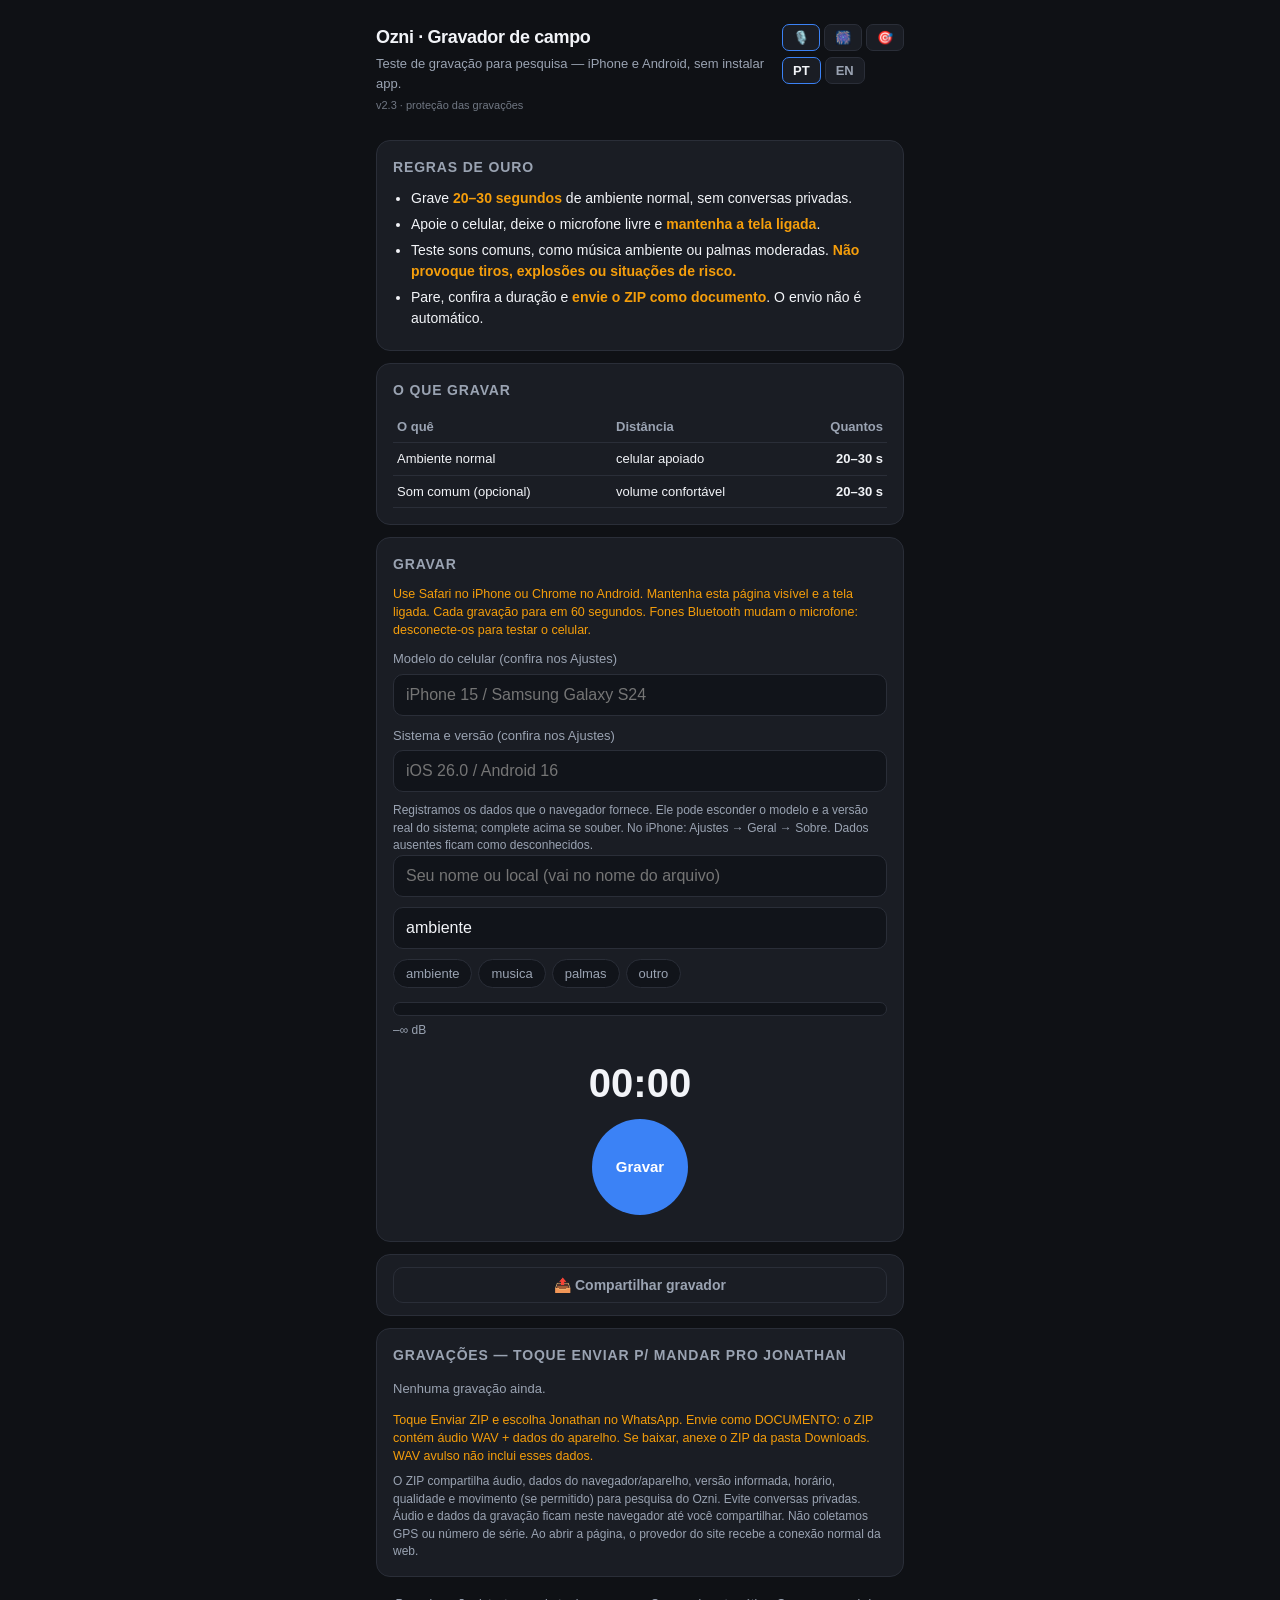
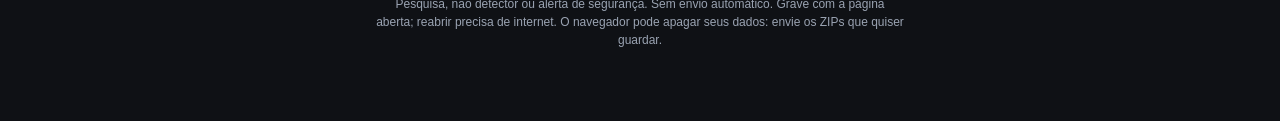
==== commit 2c1dffc4: "Recorder v2.3: preserve unsaved audio and add ZIP backup" ====
--- a/recorder/index.html
+++ b/recorder/index.html
@@ -66,6 +66,7 @@
   .consent{color:var(--muted);font-size:12px;margin:8px 0 0;line-height:1.45}
   .field-label{display:block;font-size:13px;margin:10px 0 5px;color:var(--muted)}
   button:disabled{opacity:.55;cursor:wait}
+  #retry-capture{margin:10px auto;background:var(--accent);color:#fff;border:0;border-radius:8px;padding:10px;font-size:14px}
   /* Per-take quality verdict — thresholds identical to spike/analysis/recording_quality.py, so a
      take the recorder calls good is a take the analysis pipeline also accepts. */
   .qbadge{font-size:11px;font-weight:700;border-radius:6px;padding:3px 7px;white-space:nowrap}
@@ -122,6 +123,7 @@
     <div class="timer" id="timer">00:00</div>
     <button class="recbtn" id="recbtn" onclick="toggle()"></button>
     <div class="err" id="err"></div>
+    <button id="retry-capture" type="button" hidden onclick="retryUnassembledTake()"></button>
     <p class="note" id="accelnote" style="text-align:center;margin-top:6px"></p>
   </div>
 
@@ -130,7 +132,7 @@
   <p class="foot" id="foot"></p>
 </div>
 
-<script src="metadata.js?v=2.2"></script>
+<script src="metadata.js?v=2.3"></script>
 <script>
 const STR = {
   title:{pt:"Ozni · Gravador de campo", en:"Ozni · Field recorder"},
@@ -149,11 +151,17 @@
   zipPreparing:{pt:"Preparando ZIP…", en:"Preparing ZIP…"},
   zipPrepare:{pt:"Preparar ZIP", en:"Prepare ZIP"},
   zipError:{pt:"Não deu para preparar o ZIP. Tente de novo ou salve o WAV.", en:"Could not prepare the ZIP. Try again or save the WAV."},
-  downloaded:{pt:"ZIP baixado. Anexe o arquivo como documento no WhatsApp e envie para Jonathan.", en:"ZIP downloaded. Attach the file as a document in WhatsApp and send it to Jonathan."},
+  backup:{pt:"Baixar ZIP",en:"Download ZIP"},
+  savedLocal:{pt:"Salvo neste navegador · guarde uma cópia do ZIP",en:"Saved in this browser · keep a ZIP backup"},
+  retrySave:{pt:"Tentar salvar novamente",en:"Retry save"},
+  retryCapture:{pt:"Tentar recuperar áudio",en:"Retry audio recovery"},
+  storageRequired:{pt:"Não foi possível acessar o armazenamento. Não começamos a gravar. Libere espaço, abra no Safari/Chrome fora do modo privado e recarregue. Não apague os dados deste site se houver gravações pendentes.",en:"Browser storage is unavailable. Recording has not started. Free space, open Safari/Chrome outside private mode and reload. Do not clear this site's data if you have pending recordings."},
+  unsavedBlocked:{pt:"Há áudio ainda não salvo. Baixe uma cópia e tente salvar novamente antes de começar outra gravação. Mantenha esta aba aberta.",en:"Some audio is not saved yet. Download a backup and retry saving before starting another recording. Keep this tab open."},
+  downloaded:{pt:"Download solicitado. Confira o ZIP na pasta Downloads/Arquivos antes de fechar. Depois envie como documento no WhatsApp. O original continua neste navegador.", en:"Download requested. Check the ZIP in Downloads/Files before closing. Then send it as a WhatsApp document. The original stays in this browser."},
   delete:{pt:"Apagar", en:"Delete"},
   deleteConfirm:{pt:"Apagar esta gravação deste navegador? Confira se você já enviou ou salvou o ZIP.", en:"Delete this recording from this browser? Check that you have already sent or saved the ZIP."},
   temporary:{pt:"Só nesta aba: o navegador não salvou esta gravação. Envie o ZIP antes de fechar.", en:"Only in this tab: the browser did not save this recording. Send the ZIP before closing."},
-  recoveredTake:{pt:"Gravação recuperada: o final pode estar faltando. Qualidade e movimento não foram recuperados; confira o áudio.", en:"Recovered recording: the end may be missing. Quality and motion were not recovered; check the audio."},
+  recoveredTake:{pt:"Gravação recuperada: partes do áudio ou o final podem estar faltando. Qualidade e movimento não foram recuperados; confira o áudio.", en:"Recovered recording: sections of audio or the end may be missing. Quality and motion were not recovered; check the audio."},
   interruptedTake:{pt:"Gravação interrompida. O arquivo contém apenas o áudio capturado; confira antes de enviar.", en:"Recording interrupted. The file contains only captured audio; check before sharing."},
   captureHelp:{pt:"Use Safari no iPhone ou Chrome no Android. Mantenha esta página visível e a tela ligada. Cada gravação para em 60 segundos. Fones Bluetooth mudam o microfone: desconecte-os para testar o celular.", en:"Use Safari on iPhone or Chrome on Android. Keep this page visible and the screen on. Each recording stops at 60 seconds. Bluetooth headsets change the microphone: disconnect them to test the phone."},
   modelLabel:{pt:"Modelo do celular (confira nos Ajustes)", en:"Phone model (check Settings)"},
@@ -303,7 +311,7 @@
   },
 };
 
-const VERSION = "v2.2 · aparelho + sistema";   // bump on every recorder change; shown at top so a stale cache is obvious
+const VERSION = "v2.3 · proteção das gravações";   // bump on every recorder change; shown at top so a stale cache is obvious
 
 // ---- Supabase upload config (replace placeholders to enable; keep placeholders to deploy safe) ----
 // UNCONFIGURED BUILD: placeholder url does not match ^https:// → UPLOAD_ENABLED = false →
@@ -397,6 +405,19 @@
 let _dbPromise = null;
 let recorderLeaseAllowed=null, recorderLeasePromise=null;
 let initReady=false, activeStartup=null;
+let storageBlocked=false;
+function hasUnsafeRecording(){
+  return recs.some(rec=>rec.persisted===false) || (typeof hasUnassembledTake==="function" && hasUnassembledTake());
+}
+function requestDurableStorage(){
+  // The browser may decline. This improves eviction resistance; it is not a backup.
+  try{if(navigator.storage?.persist) Promise.resolve(navigator.storage.persist()).catch(()=>{});}catch(e){}
+}
+function beforeUnloadHandler(event){
+  if(recording || captureBusy || hasUnsafeRecording()){
+    event.preventDefault(); event.returnValue="";
+  }
+}
 function acquireRecorderLease(){
   if(recorderLeasePromise)return recorderLeasePromise;
   if(typeof indexedDB==="undefined"){recorderLeaseAllowed=true;return Promise.resolve(true);}
@@ -438,14 +459,21 @@
 // A request's success is NOT a transaction commit. Cleanup only follows oncomplete.
 function idbCommit(db, stores, write){
   return new Promise((resolve,reject)=>{
-    let tx;
+    let tx,timer,settled=false;
+    const finish=(callback,value)=>{if(settled)return;settled=true;clearTimeout(timer);callback(value);};
     try{
       tx=db.transaction(stores,"readwrite");
-      tx.oncomplete=()=>resolve();
-      tx.onabort=()=>reject(tx.error || new Error("Storage transaction aborted"));
-      tx.onerror=()=>{}; // onabort is the terminal result; never swallow an aborted write.
+      tx.oncomplete=()=>finish(resolve);
+      tx.onabort=()=>finish(reject,tx.error || new Error("Storage transaction aborted"));
+      tx.onerror=()=>{}; // onabort is terminal; never swallow an aborted write.
+      timer=setTimeout(()=>{
+        // A deadline is a failure, never proof of commit. Abort may race an already committed
+        // transaction; conservatively keep the memory recording marked unsaved in that case.
+        finish(reject,new Error("Storage transaction timed out"));
+        try{tx.abort();}catch(e){}
+      },15000);
       write(tx);
-    }catch(e){ try{ if(tx) tx.abort(); }catch(_){} reject(e); }
+    }catch(e){finish(reject,e);try{if(tx)tx.abort();}catch(_){} }
   });
 }
 function sessionRange(sid){ return IDBKeyRange.bound([sid,-Infinity],[sid,Infinity]); }
@@ -476,17 +504,22 @@
   showCaptureFailure();
   if(recording) void stop("storage_failure");
 }
+let chunkFailureSessionId="";
 function flushPending(){
-  if(pendingLen===0) return chunkWrites;
-  const merged=new Int16Array(pendingLen); let offset=0;
-  for(const c of pendingI16){ merged.set(c,offset); offset+=c.length; }
-  pendingI16=[]; pendingLen=0;
+  if(pendingLen===0)return chunkWrites;
+  const merged=new Int16Array(pendingLen);let offset=0;
+  for(const c of pendingI16){merged.set(c,offset);offset+=c.length;}
+  // Clear originals only after the bounded merged chunk has been constructed successfully.
+  pendingI16=[];pendingLen=0;
   const chunk={sessionId,seq:chunkSeq++,buf:merged};
   memChunks.push(chunk);
   chunkWrites=chunkWrites.then(async()=>{
-    const db=await dbReady(); if(!db) return;
+    // Stop subsequent queued writes after an error. Recovery gets a contiguous committed
+    // prefix; the complete take remains in memory for atomic save or explicit export.
+    if(chunkFailureSessionId===chunk.sessionId)return;
+    const db=await dbReady();if(!db)throw new Error("Local storage unavailable");
     await idbCommit(db,"chunks",tx=>tx.objectStore("chunks").put(chunk));
-  }).catch(handleIdbError);
+  }).catch(error=>{chunkFailureSessionId=chunk.sessionId;handleIdbError(error);});
   return chunkWrites;
 }
 function wavHeader(numSamples, rate){
@@ -521,8 +554,11 @@
 }
 function setRecUI(){
   el("recbtn").textContent=(!initReady || captureBusy) ? captureMessage("Aguarde…","Please wait…") : recording ? tt(STR.stop) : tt(STR.rec);
-  el("recbtn").disabled=!initReady || captureBusy || recorderLeaseAllowed===false;
+  el("recbtn").disabled=!initReady || captureBusy || recorderLeaseAllowed===false || storageBlocked || hasUnsafeRecording();
   el("recbtn").classList.toggle("rec",recording);
+  el("retry-capture").hidden=!(typeof hasUnassembledTake==="function" && hasUnassembledTake());
+  el("retry-capture").disabled=captureBusy;
+  el("retry-capture").textContent=tt(STR.retryCapture);
 }
 function toggle(){ if(captureBusy) return; return recording ? stop() : start(); }
 function safeCaptureLabel(value){
@@ -568,6 +604,7 @@
     else if(recording&&document.visibilityState==='visible')acquireWakeLock();
   });
   window.addEventListener('pagehide',interrupt);
+  window.addEventListener('beforeunload',beforeUnloadHandler);
   window.addEventListener('pageshow',event=>{
     if(event.persisted){
       recorderLeaseAllowed=false;
@@ -598,6 +635,9 @@
 }
 async function start(){
   if(!initReady || recording || captureBusy) return;
+  if(storageBlocked || hasUnsafeRecording()){
+    el("err").textContent=tt(storageBlocked ? STR.storageRequired : STR.unsavedBlocked);return;
+  }
   captureBusy=true;setRecUI();
   const attempt={abandoned:false,cancellers:new Set(),stream:null};
   activeStartup=attempt;
@@ -610,6 +650,7 @@
     if(typeof OzniMetadata==="undefined" || typeof OzniMetadata.collect!=="function")
       throw new Error(captureMessage("Metadados não carregaram. Reconecte à internet e recarregue a página.","Metadata did not load. Reconnect and reload the page."));
     const requestedConstraints={audio:{echoCancellation:false,noiseSuppression:false,autoGainControl:false,channelCount:1}};
+    requestDurableStorage();
     // Both permission-sensitive calls happen in the original tap, before ANY await.
     ctx=new (window.AudioContext||window.webkitAudioContext)();
     const contextReady=waitForStartup(ctx.resume(),5000,captureMessage(
@@ -636,11 +677,8 @@
     activeSession={sessionId,rate:recRate,label,name,ts,startedAt,metadata,done:false};
     chunkSeq=0;pendingI16=[];pendingLen=0;memChunks=[];chunkWrites=Promise.resolve();
     const db=await dbReady();
-    if(db) await idbCommit(db,"sessions",tx=>tx.objectStore("sessions").put(activeSession));
-    else {
-      captureFailure=captureMessage("⚠️ Sem armazenamento local. Envie ou baixe antes de fechar a página.",
-        "⚠️ Local storage unavailable. Share or download before closing the page.");showCaptureFailure();
-    }
+    if(!db){storageBlocked=true;throw new Error(tt(STR.storageRequired));}
+    await idbCommit(db,"sessions",tx=>tx.objectStore("sessions").put(activeSession));
     if(attempt.abandoned || recorderLeaseAllowed===false || document.visibilityState==="hidden")
       throw new Error(captureMessage("Inicialização interrompida. Tente novamente com a página aberta.","Startup interrupted. Retry with the page open."));
     source=ctx.createMediaStreamSource(stream);processor=ctx.createScriptProcessor(4096,1,1);
@@ -704,37 +742,75 @@
     captureBusy=false;setRecUI();
   }
 }
+// An emergency snapshot owns PCM until a Blob has been constructed and listed. New
+// capture must be blocked while this exists; a failed allocation must not reset it.
+let unassembledTake=null;
+function hasUnassembledTake(){return unassembledTake!==null;}
+function stageMemoryTake(take){
+  // Reuse PCM views, including the unflushed tail. Do not allocate a merged PCM copy.
+  const views=take.chunks.map((chunk,seq)=>({seq,buf:chunk.buf}));
+  for(const buf of take.pending)views.push({seq:views.length,buf});
+  const {blob,samples}=chunksToWavBlob(views,take.session.rate);
+  const metadata=take.session.metadata ? {...take.session.metadata,captureEnd:{reason:take.reason,
+    endedAt:take.endedAt,capturedSamples:samples,savedSamples:samples,durationSeconds:samples/take.session.rate,
+    interrupted:!["user","duration_limit"].includes(take.reason)}} : null;
+  const rec={id:take.session.sessionId,sessionId:take.session.sessionId,name:take.session.name,blob,
+    dur:samples/take.session.rate,rate:take.session.rate,done:true,ts:take.session.ts,
+    accel:take.accel.slice(),quality:take.quality,metadata,capturedSamples:samples,savedSamples:samples,
+    recovered:false,uploaded:false,persisted:false};
+  recs.unshift(rec);
+  unassembledTake=null; // The immutable Blob now owns the complete audio, even if storage stalls.
+  return rec;
+}
+async function finishStoppedTake(take){
+  let rec=null,cleanup;
+  try{
+    // Calling this removes listeners/stops tracks synchronously; closing the context is bounded.
+    cleanup=Promise.resolve(releaseCaptureResources());cleanup.catch(()=>{});
+    rec=stageMemoryTake(take);
+    renderList();showTakeVerdict(take.quality);
+    // Queue the tail promptly on pagehide; context.close must not delay the last write.
+    // This runs only after assembly succeeds, so emergency PCM references stay unchanged.
+    let finalWrites;
+    try{finalWrites=flushPending();}catch(e){handleIdbError(e);}
+    // The full memory WAV is already exportable while cleanup/disk work settles.
+    await cleanup;
+    await finalWrites;
+    const db=await dbReady();
+    if(!db)throw new Error("Local storage unavailable");
+    await finalizeSession(db,take.session,{...rec,persisted:true});
+    rec.persisted=true;
+    renderList();
+    if(captureFailure)showCaptureFailure();
+    else if(take.reason==="duration_limit")el("err").textContent=captureMessage("Gravação encerrada no limite de 60 segundos.","Recording stopped at the 60-second limit.");
+    else if(take.reason!=="user")el("err").textContent=captureMessage("⚠️ Captura interrompida. O áudio disponível foi recuperado; confira antes de enviar.","⚠️ Capture interrupted. Available audio was recovered; check it before sharing.");
+  }catch(e){
+    handleIdbError(e);
+  }finally{
+    // Synchronous assembly/flush errors still reach cleanup, and preserve any unassembled PCM.
+    try{if(cleanup)await cleanup;else await releaseCaptureResources();}catch(e){handleIdbError(e);}
+    if(rec){memChunks=[];pendingI16=[];pendingLen=0;}
+    if(wakeLock){try{await wakeLock.release();}catch(e){}wakeLock=null;}
+    el("meterbar").style.width="0";el("meter").classList.remove("clip");el("timer").textContent="00:00";
+    captureBusy=false;setRecUI();
+  }
+  return rec!==null;
+}
+async function retryUnassembledTake(){
+  if(captureBusy||recording||!unassembledTake)return false;
+  captureBusy=true;setRecUI();
+  stopPromise=finishStoppedTake(unassembledTake);
+  return stopPromise;
+}
 function stop(reason="user"){
-  if(stopPromise) return stopPromise;
-  if(!recording) return Promise.resolve();
+  if(stopPromise)return stopPromise;
+  if(!recording)return Promise.resolve(false);
   recording=false;captureBusy=true;setRecUI();
-  const session=activeSession,accelSnapshot=accelSamples.slice();
-  const finalWrites=flushPending(); // queue the last batch before pagehide/close can suspend us
   const clipFrac=capturedSamples?clipSamples/capturedSamples:0;
-  const quality={verdict:assessTake(sessionPeak,clipFrac),peak:sessionPeak,clipFrac};
-  stopPromise=(async()=>{
-    try{
-      await releaseCaptureResources();
-      await finalWrites;
-      const {blob,samples}=chunksToWavBlob(memChunks.slice(),session.rate);
-      const metadata=session.metadata ? {...session.metadata,captureEnd:{reason,endedAt:new Date().toISOString(),
-        capturedSamples:samples,savedSamples:samples,durationSeconds:samples/session.rate,interrupted:!["user","duration_limit"].includes(reason)}} : null;
-      const rec={id:session.sessionId,name:session.name,blob,dur:samples/session.rate,rate:session.rate,
-        done:true,ts:session.ts,accel:accelSnapshot,quality,metadata,capturedSamples:samples,savedSamples:samples,
-        recovered:false,uploaded:false,persisted:false};
-      const db=await dbReady();
-      if(db){try{await finalizeSession(db,session,{...rec,persisted:true});rec.persisted=true;}catch(e){handleIdbError(e);}}
-      recs.unshift(rec);memChunks=[];renderList();showTakeVerdict(quality);
-      if(captureFailure)showCaptureFailure();
-      else if(reason==="duration_limit")el("err").textContent=captureMessage("Gravação encerrada no limite de 60 segundos.","Recording stopped at the 60-second limit.");
-      else if(reason!=="user")el("err").textContent=captureMessage("⚠️ Captura interrompida. O áudio disponível foi recuperado; confira antes de enviar.","⚠️ Capture interrupted. Available audio was recovered; check it before sharing.");
-      el("meterbar").style.width="0";el("meter").classList.remove("clip");el("timer").textContent="00:00";
-    }catch(e){handleIdbError(e);}
-    finally{
-      if(wakeLock){try{await wakeLock.release();}catch(e){}wakeLock=null;}
-      captureBusy=false;setRecUI();
-    }
-  })();
+  // Preserve references first. stageMemoryTake runs before flushPending can change them.
+  unassembledTake={session:activeSession,chunks:memChunks,pending:pendingI16,accel:accelSamples,
+    quality:{verdict:assessTake(sessionPeak,clipFrac),peak:sessionPeak,clipFrac},reason,endedAt:new Date().toISOString()};
+  stopPromise=finishStoppedTake(unassembledTake);
   return stopPromise;
 }
 
@@ -1033,7 +1109,7 @@
   recs.forEach((r,i)=>{
     const row=document.createElement("div"); row.className="rec";
     const nm=document.createElement("span"); nm.className="nm"; nm.textContent=r.name;
-    const du=document.createElement("span"); du.className="du"; du.textContent=r.dur.toFixed(1)+"s";
+    const du=document.createElement("span"); du.className="du"; du.textContent=r.dur.toFixed(1)+"s · "+(r.blob.size/1000000).toFixed(1)+" MB";
     row.appendChild(nm); row.appendChild(du);
     // Quality verdict travels with the take, so a bad one stays visibly bad in the list.
     const qt = qualityText(r.quality);
@@ -1055,6 +1131,13 @@
     zipBtn.textContent=tt(cached?.file ? STR.zipFallback : cached && !cached.error ? STR.zipPreparing : STR.zipPrepare);
     zipBtn.disabled=!!(cached && !cached.file && !cached.error);
     zipBtn.onclick=()=>share(i); row.appendChild(zipBtn);
+    if(cached?.file){
+      const backup=document.createElement("button");backup.className="sec";backup.textContent=tt(STR.backup);
+      backup.onclick=()=>{
+        try{downloadFile(cached.file,cached.file.name);el("err").textContent=tt(STR.downloaded);}
+        catch(e){el("err").textContent=tt(STR.zipError);}
+      };row.appendChild(backup);
+    }
     const wavBtn=document.createElement("button"); wavBtn.className="sec"; wavBtn.textContent=tt(STR.wav); wavBtn.onclick=()=>shareWav(i); row.appendChild(wavBtn);
     if(r.accel && r.accel.length){
       const accBtn=document.createElement("button"); accBtn.className="sec";
@@ -1066,6 +1149,10 @@
     }
     if(r.persisted===false){
       const warning=document.createElement("div"); warning.className="qtip"; warning.textContent=tt(STR.temporary); row.appendChild(warning);
+      const retry=document.createElement("button");retry.className="sec";retry.textContent=tt(STR.retrySave);
+      retry.disabled=captureBusy || !!r.saving;retry.onclick=()=>retrySave(r);row.appendChild(retry);
+    }else if(r.persisted===true){
+      const saved=document.createElement("div");saved.className="qtip";saved.textContent=tt(STR.savedLocal);row.appendChild(saved);
     }
     if(r.integrity?.recovered){
       const warning=document.createElement("div"); warning.className="qtip"; warning.textContent=tt(STR.recoveredTake); row.appendChild(warning);
@@ -1073,6 +1160,7 @@
       const warning=document.createElement("div"); warning.className="qtip"; warning.textContent=tt(STR.interruptedTake); row.appendChild(warning);
     }
     const del=document.createElement("button"); del.className="sec"; del.textContent=tt(STR.delete);
+    del.disabled=captureBusy || !!r.saving;
     del.onclick=()=>deleteRecording(r); row.appendChild(del);
     list.appendChild(row);
   });
@@ -1164,8 +1252,21 @@
   setTimeout(()=>URL.revokeObjectURL(url),60000);
 }
 
+async function retrySave(rec){
+  if(captureBusy || rec.saving || recorderLeaseAllowed===false || !recs.includes(rec)) return;
+  rec.saving=true;renderList();
+  try{
+    const db=await dbReady();if(!db)throw new Error(tt(STR.storageRequired));
+    const saved={...rec,persisted:true};delete saved.saving;
+    await finalizeSession(db,{sessionId:rec.sessionId||rec.id},saved);
+    rec.persisted=true;
+    if(!hasUnsafeRecording()){captureFailure="";el("err").textContent=tt(STR.savedLocal);}
+  }catch(e){captureFailure=tt(STR.unsavedBlocked);showCaptureFailure();}
+  finally{rec.saving=false;renderList();setRecUI();}
+}
+
 async function deleteRecording(rec){
-  if(recorderLeaseAllowed===false) return;
+  if(recorderLeaseAllowed===false || captureBusy || rec.saving) return;
   if(!confirm(tt(STR.deleteConfirm))) return;
   try{
     const db=await dbReady();
@@ -1180,7 +1281,7 @@
         cursor.onsuccess=()=>{const c=cursor.result;if(c){c.delete();c.continue();}};
       }
     });
-    exportCache.delete(rec); recs=recs.filter(r=>r!==rec); renderList();
+    exportCache.delete(rec); recs=recs.filter(r=>r!==rec); renderList();setRecUI();
   }catch(e){el("err").textContent=state.lang==="pt" ? "Não foi possível apagar. Tente de novo." : "Could not delete. Try again.";}
 }
 
@@ -1240,7 +1341,7 @@
 async function init(){
   bindLifecycleEvents();
   if(!await acquireRecorderLease()){setRecUI();return;}
-  const db=await dbReady();if(!db)return;
+  const db=await dbReady();if(!db){storageBlocked=true;captureFailure=tt(STR.storageRequired);showCaptureFailure();return;}
   try{
     const finalized=await idbReq(db.transaction("recordings","readonly").objectStore("recordings").getAll());
     finalized.sort((a,b)=>(b.ts||0)-(a.ts||0));
@@ -1268,7 +1369,7 @@
     renderList();
     if(captureFailure)showCaptureFailure();
     else if(recovered)el("err").textContent=tt(STR.recovered).replace("{n}",recovered);
-  }catch(e){handleIdbError(e);}
+  }catch(e){storageBlocked=true;handleIdbError(e);}
 }
 const initPromise=init().finally(()=>{initReady=true;setRecUI();});
 </script>
